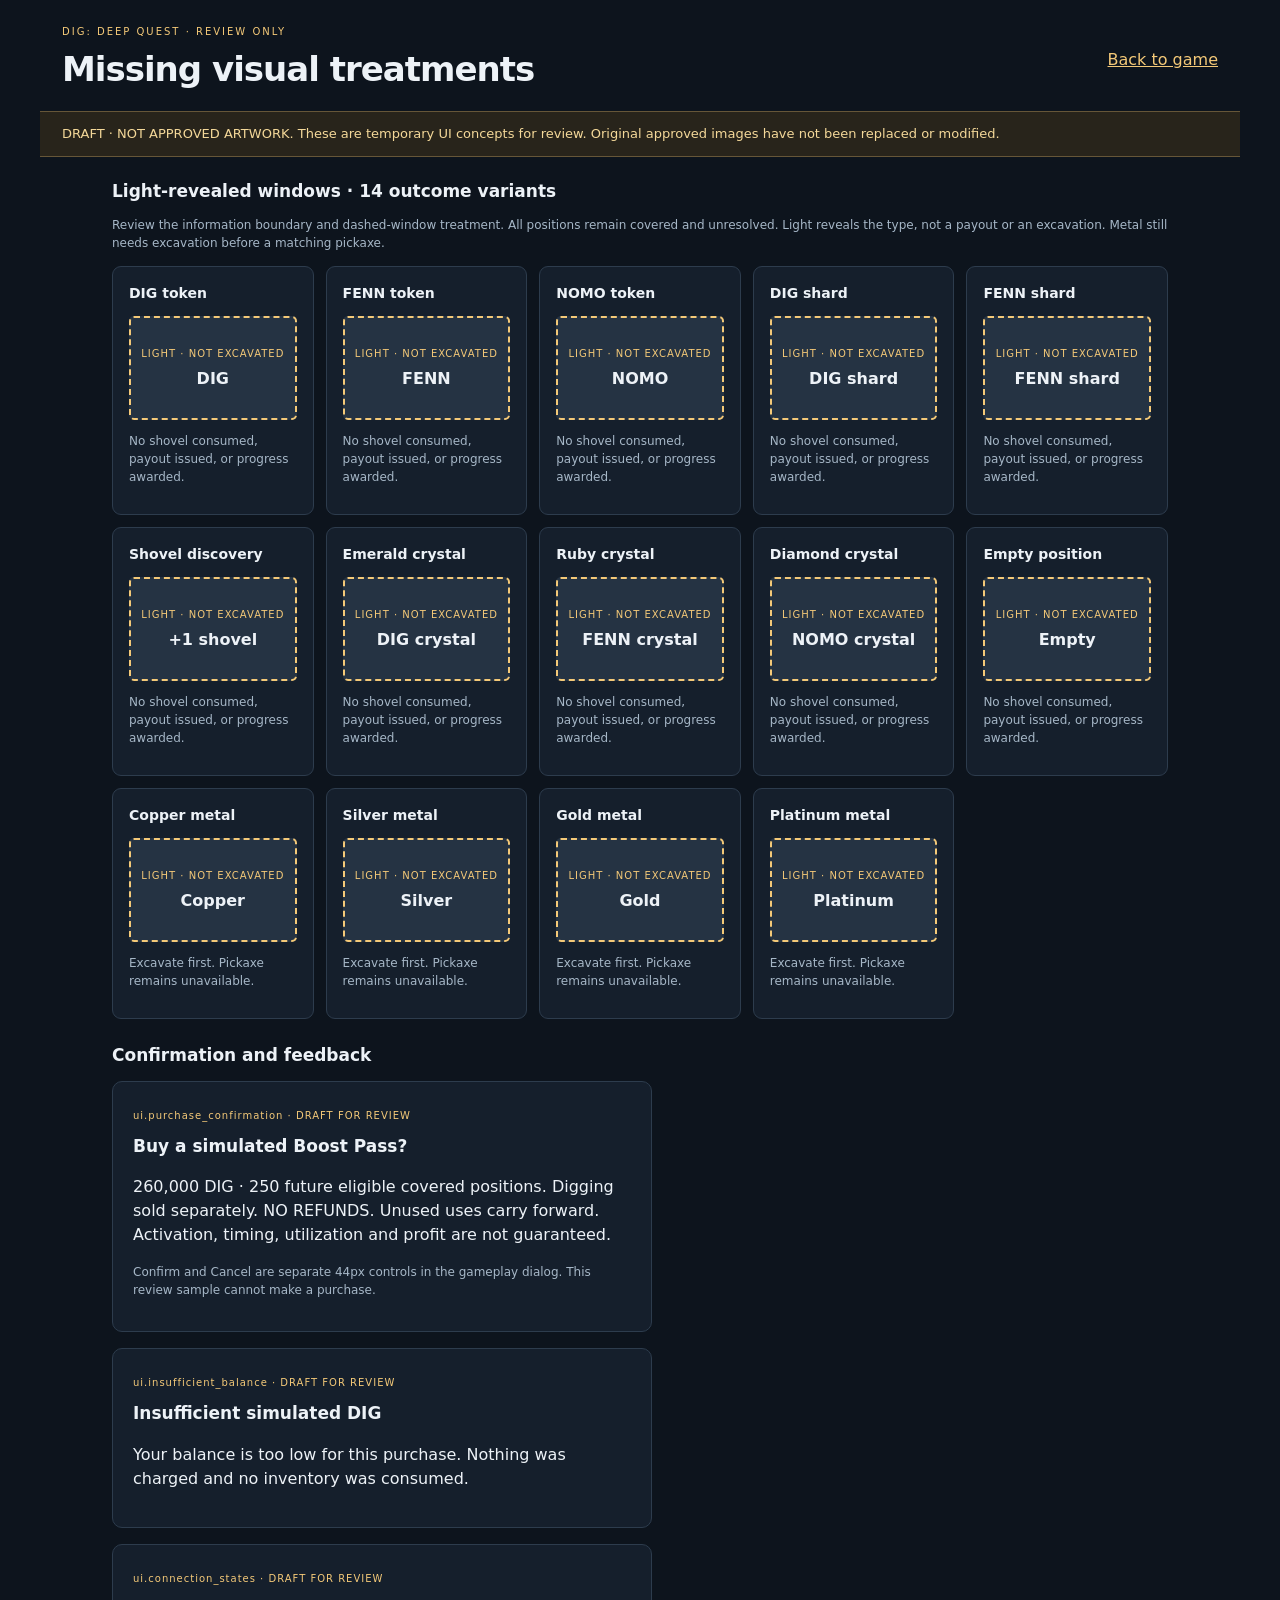
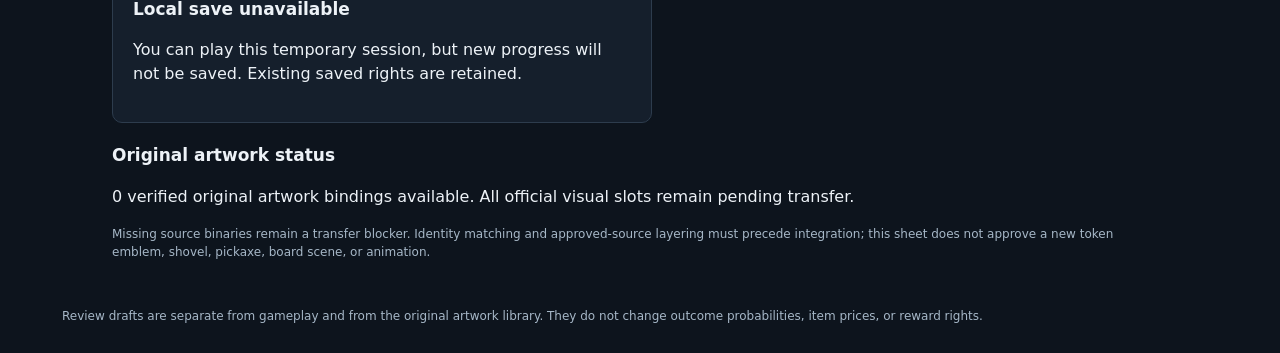
==== visual-review.html @ bf8db04d "Publish existing simulated DIG Deep Quest static demo" ====
<!doctype html>
<html lang="en">
<head>
  <meta charset="utf-8">
  <meta name="viewport" content="width=device-width, initial-scale=1">
  <meta name="referrer" content="no-referrer">
  <meta http-equiv="Content-Security-Policy" content="default-src 'self'; script-src 'self'; style-src 'self'; img-src 'self' data:; connect-src 'self'; object-src 'none'; base-uri 'self'; form-action 'self'">
  <title>DIG: Deep Quest — draft visual review</title>
  <link rel="stylesheet" href="style.css">
  <script type="module" src="review.mjs"></script>
</head>
<body>
  <header><div><p class="eyebrow">DIG: DEEP QUEST · REVIEW ONLY</p><h1>Missing visual treatments</h1></div><a href="index.html">Back to game</a></header>
  <div class="notice">DRAFT · NOT APPROVED ARTWORK. These are temporary UI concepts for review. Original approved images have not been replaced or modified.</div>
  <main class="review-main">
    <h2>Light-revealed windows · 14 outcome variants</h2>
    <p class="hint">Review the information boundary and dashed-window treatment. All positions remain covered and unresolved. Light reveals the type, not a payout or an excavation. Metal still needs excavation before a matching pickaxe.</p>
    <div id="light-review" class="review-grid"></div>
    <h2>Confirmation and feedback</h2>
    <section class="review-sample"><span class="draft-label">ui.purchase_confirmation · DRAFT FOR REVIEW</span><strong>Buy a simulated Boost Pass?</strong><p>260,000 DIG · 250 future eligible covered positions. Digging sold separately. NO REFUNDS. Unused uses carry forward. Activation, timing, utilization and profit are not guaranteed.</p><p class="hint">Confirm and Cancel are separate 44px controls in the gameplay dialog. This review sample cannot make a purchase.</p></section>
    <section class="review-sample"><span class="draft-label">ui.insufficient_balance · DRAFT FOR REVIEW</span><strong>Insufficient simulated DIG</strong><p>Your balance is too low for this purchase. Nothing was charged and no inventory was consumed.</p></section>
    <section class="review-sample"><span class="draft-label">ui.connection_states · DRAFT FOR REVIEW</span><strong>Local save unavailable</strong><p>You can play this temporary session, but new progress will not be saved. Existing saved rights are retained.</p></section>
    <h2>Original artwork status</h2>
    <p id="original-status">Checking verified source bindings…</p>
    <p class="hint">Missing source binaries remain a transfer blocker. Identity matching and approved-source layering must precede integration; this sheet does not approve a new token emblem, shovel, pickaxe, board scene, or animation.</p>
  </main>
  <footer>Review drafts are separate from gameplay and from the original artwork library. They do not change outcome probabilities, item prices, or reward rights.</footer>
</body>
</html>
---- style.css ----
:root{color-scheme:dark;--bg:#0d141d;--panel:#151f2c;--border:#2d3c4d;--text:#edf2f7;--muted:#a6b7c7;--accent:#f4c978;--green:#91d2b1;font-family:system-ui,sans-serif}
*{box-sizing:border-box}body{margin:0;background:var(--bg);color:var(--text);line-height:1.5}header,main,footer,.notice{max-width:1200px;margin:auto}header{display:flex;justify-content:space-between;align-items:center;padding:24px 22px 16px;gap:14px}h1{font-size:clamp(24px,4vw,34px);margin:0;letter-spacing:-1px}h2{font-size:17px;margin:20px 0 12px}h2:first-child{margin-top:0}.eyebrow{font-size:10px;letter-spacing:2px;color:var(--accent);margin:0 0 5px}.tag{font-size:12px;border:1px solid var(--border);border-radius:30px;padding:7px 12px;white-space:nowrap}.notice{padding:12px 22px;background:#28241b;border-block:1px solid #665638;color:#f4d899;font-size:13px}main{display:grid;grid-template-columns:minmax(220px,1fr) minmax(290px,390px) minmax(220px,1fr);gap:18px;padding:22px;align-items:start}.panel{background:var(--panel);border:1px solid var(--border);border-radius:12px;padding:18px}.hint{color:var(--muted);font-size:12px;margin:8px 0 12px}.metrics{margin:0}.metrics div{padding:10px 0;border-bottom:1px solid var(--border)}dt{color:var(--muted);font-size:12px}dd{margin:0;font-size:22px;font-variant-numeric:tabular-nums}.compact dd{font-size:17px}button,select{font:inherit;color:var(--text);background:#202e3e;border:1px solid #42556a;border-radius:7px;min-height:44px;padding:10px 12px;width:100%;margin-top:8px;cursor:pointer}button:hover:not(:disabled){background:#2c4054}button:disabled{opacity:.45;cursor:not-allowed}.primary{background:var(--accent);color:#201d15;border-color:var(--accent);font-weight:700}.primary:hover:not(:disabled){background:#ffe0a7}button:focus-visible,select:focus-visible,summary:focus-visible{outline:3px solid var(--accent);outline-offset:3px}label{font-size:12px;color:var(--muted)}.board-heading{display:flex;align-items:center;justify-content:space-between}.board-heading h2{font-size:25px;margin:0}.board-heading .hint{margin:0;font-size:11px}progress{width:100%;height:5px;accent-color:var(--accent);margin:12px 0 16px}.board{display:grid;grid-template-columns:repeat(5,minmax(0,1fr));gap:5px;padding:8px;border:1px solid #435165;border-radius:10px;background:#111c28;background-size:cover;background-position:center}.cell{margin:0;aspect-ratio:1;min-height:44px;padding:4px 2px;border-radius:5px;font-size:10px;display:flex;flex-direction:column;align-items:center;justify-content:center;gap:2px;position:relative;overflow:hidden}.cell .symbol{font-size:18px;font-weight:700}.cell .coords{font-size:9px;color:var(--muted)}.cell[data-state="covered"]{background:#273442}.cell[data-state="resolved"]{background:#102921;border-color:#2b5544}.cell[data-state="metal"]{background:#34291b;border-color:#aa8252}.cell[data-light="true"]{border-style:dashed;border-color:var(--accent)}.cell[aria-pressed="true"]{outline:2px solid var(--accent);outline-offset:1px;z-index:1}.cell img{width:100%;height:100%;object-fit:contain;position:absolute;inset:0;image-rendering:pixelated}.cell .over-art{background:#0d141dda;padding:1px 3px;border-radius:3px;z-index:1}.target-panel{background:var(--panel);padding:12px;border:1px solid var(--border);border-radius:9px}.target-panel p{font-size:13px;margin:0 0 8px}#message{min-height:56px;margin:12px 0;padding:10px 12px;border-left:3px solid var(--accent);background:#172330;font-size:13px}#message[data-error="true"]{border-color:#f4a59b;color:#ffc2b9}.descent{display:grid;grid-template-columns:1fr 1fr;gap:8px}.descent button{font-size:12px}#activity{padding-left:18px;font-size:11px;color:var(--muted);max-height:210px;overflow:auto}#activity li{margin-bottom:8px}.inventory-item{padding:8px 0;border-bottom:1px solid var(--border);font-size:12px}.inventory-item button{font-size:12px}summary{cursor:pointer;font-size:12px;padding:12px 0}footer{padding:12px 22px 28px;font-size:12px;color:var(--muted)}dialog{max-width:min(90vw,460px);border:1px solid var(--border);border-radius:12px;background:var(--panel);color:var(--text);padding:24px}dialog::backdrop{background:#000b}.dialog-actions{display:flex;gap:12px}.dialog-actions button{width:50%}
@media(max-width:980px){main{grid-template-columns:minmax(220px,1fr) minmax(290px,390px)}.tools{grid-column:1/-1;display:block}.tools #activity{max-height:160px}}
@media(max-width:620px){header{padding:18px 14px;align-items:start}.tag{font-size:10px;padding:5px 8px}.notice{padding:10px 14px}main{display:flex;flex-direction:column;padding:14px;gap:16px}.mine{order:0;width:100%;max-width:390px;align-self:center}.account{order:1;width:100%}.tools{order:2;width:100%}.board{gap:4px;padding:6px}.cell{font-size:9px}.cell .symbol{font-size:16px}.panel{padding:16px}footer{padding:12px 14px 24px}}
@media(prefers-reduced-motion:no-preference){button{transition:background .12s ease}}
a{color:var(--accent)}.quick-links{display:flex;gap:8px;max-width:1200px;margin:12px auto 0;padding:0 22px}.quick-links a{display:flex;align-items:center;justify-content:center;min-height:44px;padding:8px 12px;border:1px solid var(--border);border-radius:8px;text-decoration:none;font-size:12px}.quick-links a:focus-visible{outline:3px solid var(--accent);outline-offset:3px}.how-to{max-width:1156px;margin:8px auto 0;padding:0 12px;font-size:13px}.how-to p{color:var(--muted)}#mine,#supplies,#tools{scroll-margin-top:12px}
.review-main{display:block;max-width:1100px}.review-grid{display:grid;grid-template-columns:repeat(auto-fit,minmax(180px,1fr));gap:12px;margin:14px 0 24px}.review-card{border:1px solid var(--border);border-radius:9px;background:var(--panel);padding:16px;min-width:0}.review-card h3{font-size:14px;margin:0 0 12px}.review-window{min-height:104px;border:2px dashed var(--accent);background:#253343;padding:10px;display:flex;flex-direction:column;justify-content:center;gap:6px;text-align:center;border-radius:5px}.review-window span{color:var(--accent);font-size:10px;text-transform:uppercase;letter-spacing:1px}.review-card p{font-size:12px;color:var(--muted)}.review-sample{max-width:540px;padding:20px;border:1px solid var(--border);background:var(--panel);border-radius:10px;margin-bottom:16px}.review-sample .draft-label{font-size:10px;color:var(--accent);letter-spacing:1px}.review-sample strong{display:block;font-size:17px;margin:8px 0}
@media(max-width:620px){.quick-links{padding:0 14px;gap:5px}.quick-links a{flex:1;font-size:11px;padding:8px 6px}.how-to{margin:8px 14px 0;padding:0 8px}.review-grid{grid-template-columns:repeat(2,minmax(0,1fr));gap:8px}.review-card{padding:10px}.review-window{font-size:12px}.review-main{display:block}}
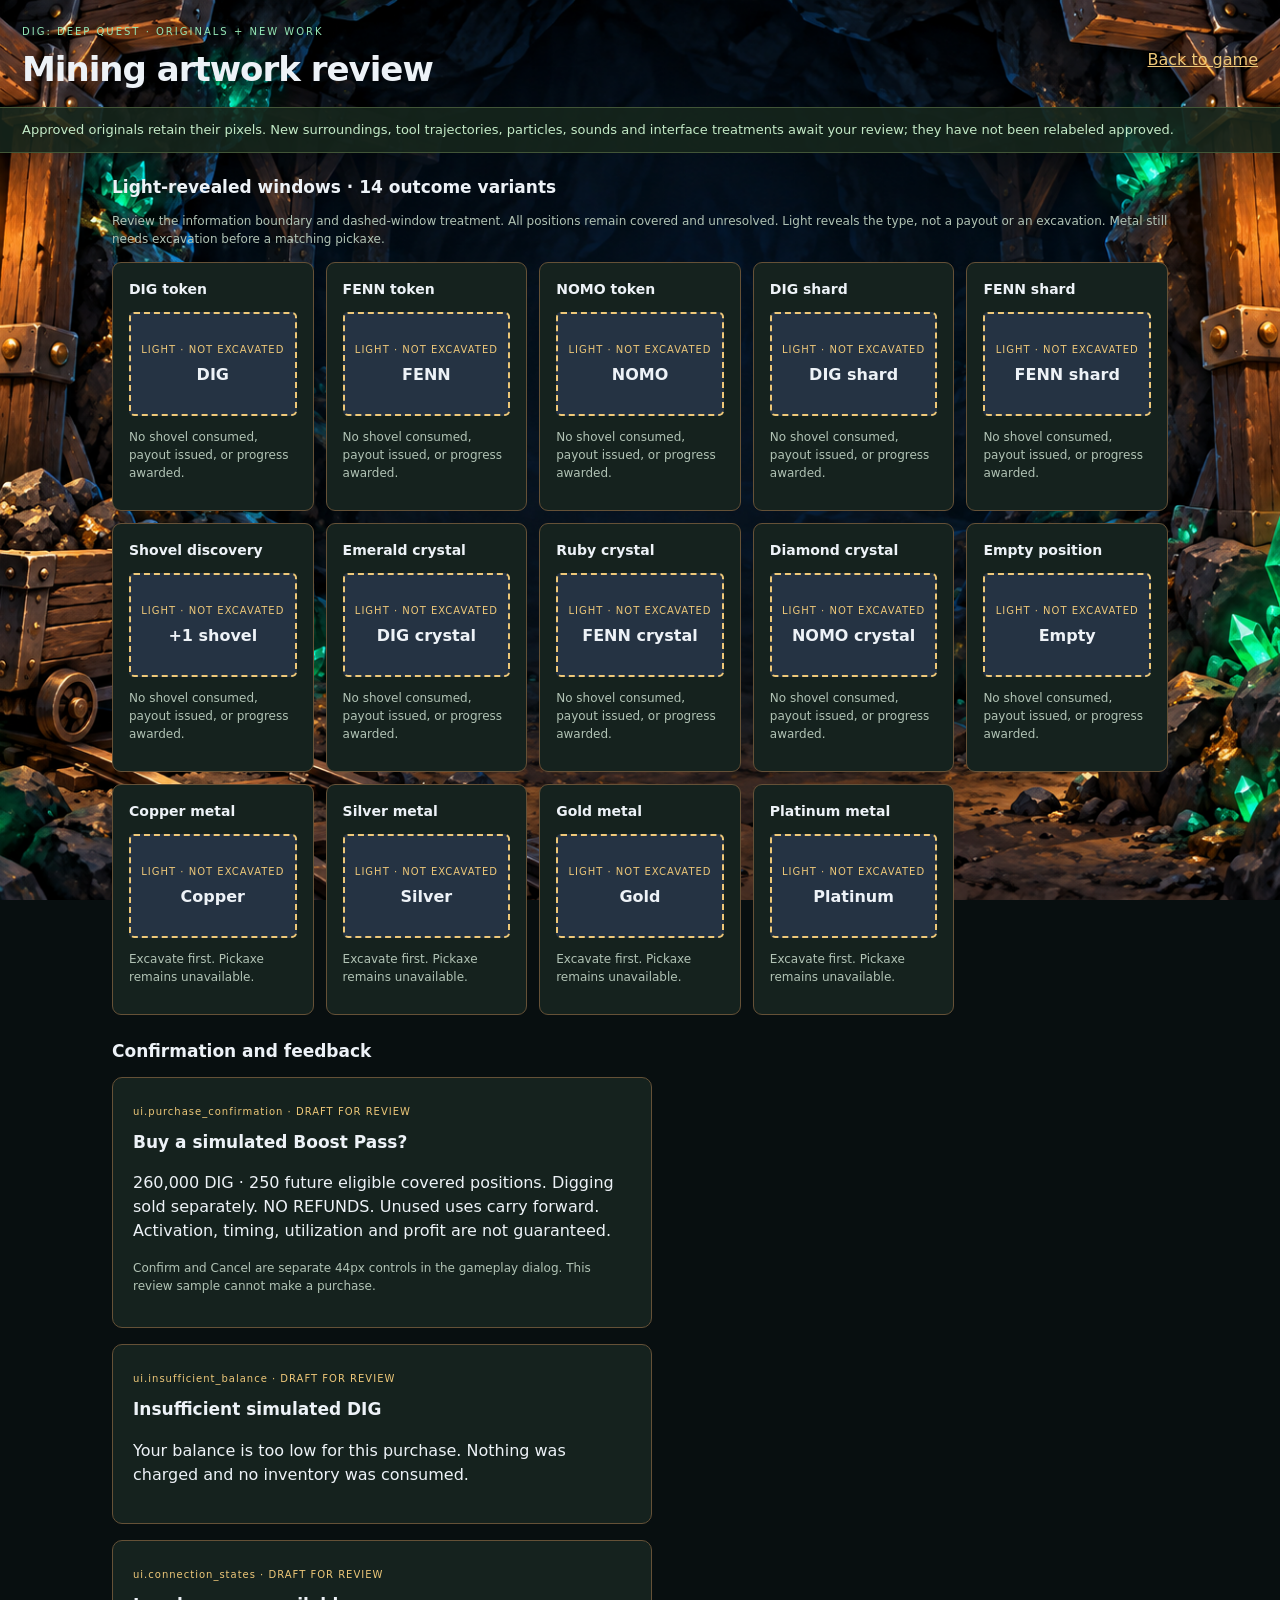
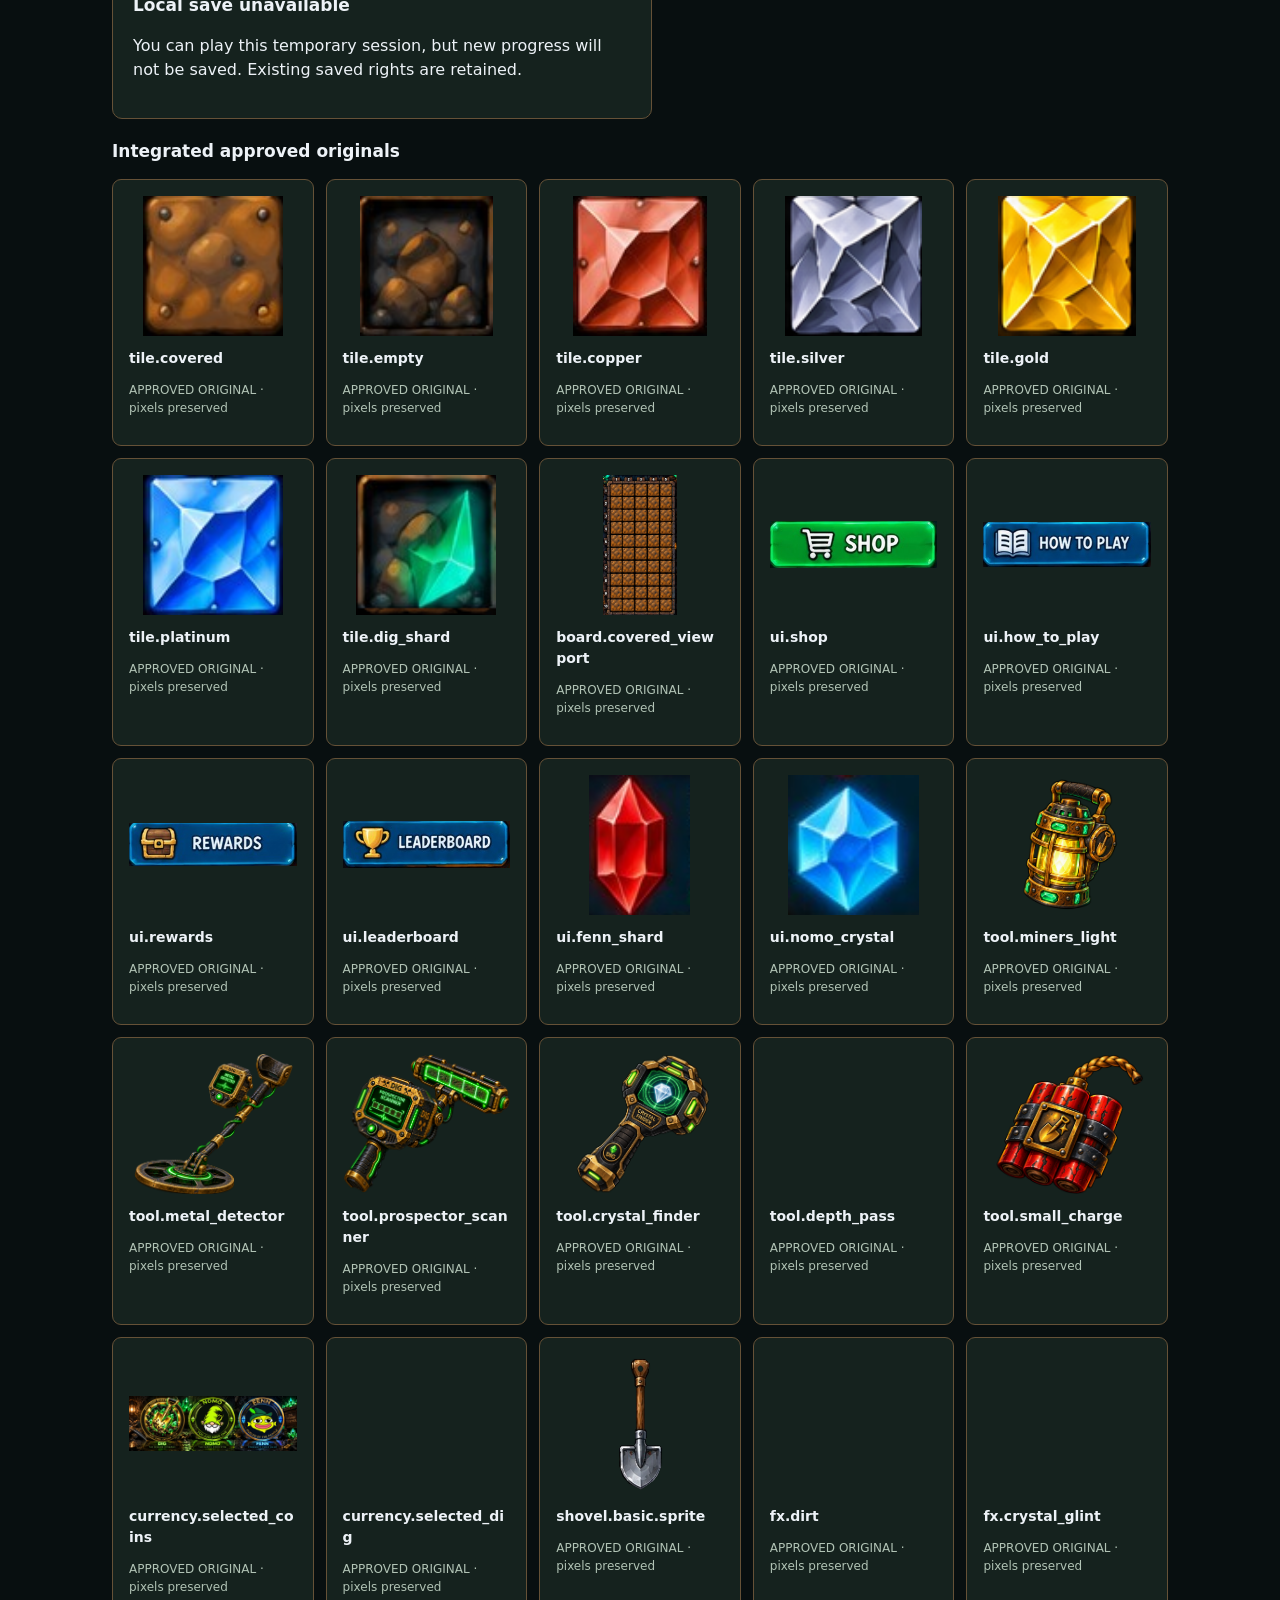
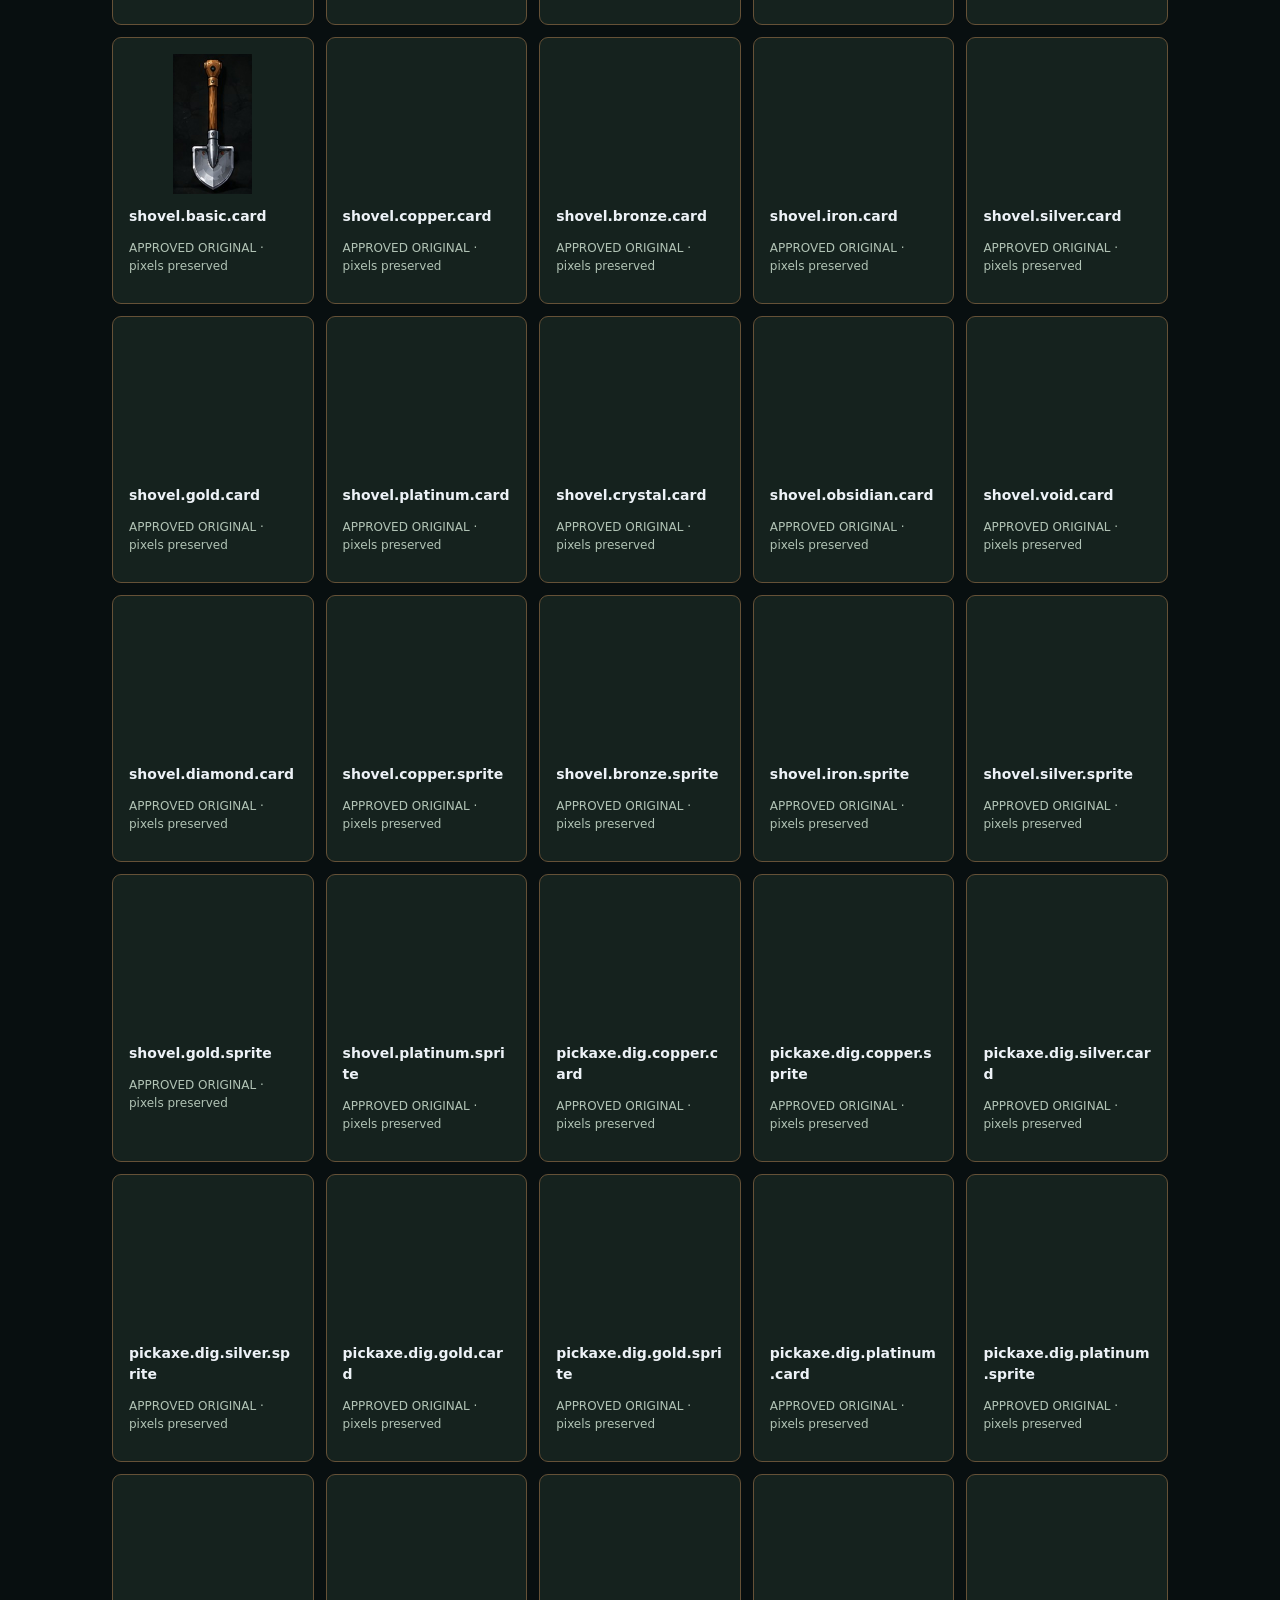
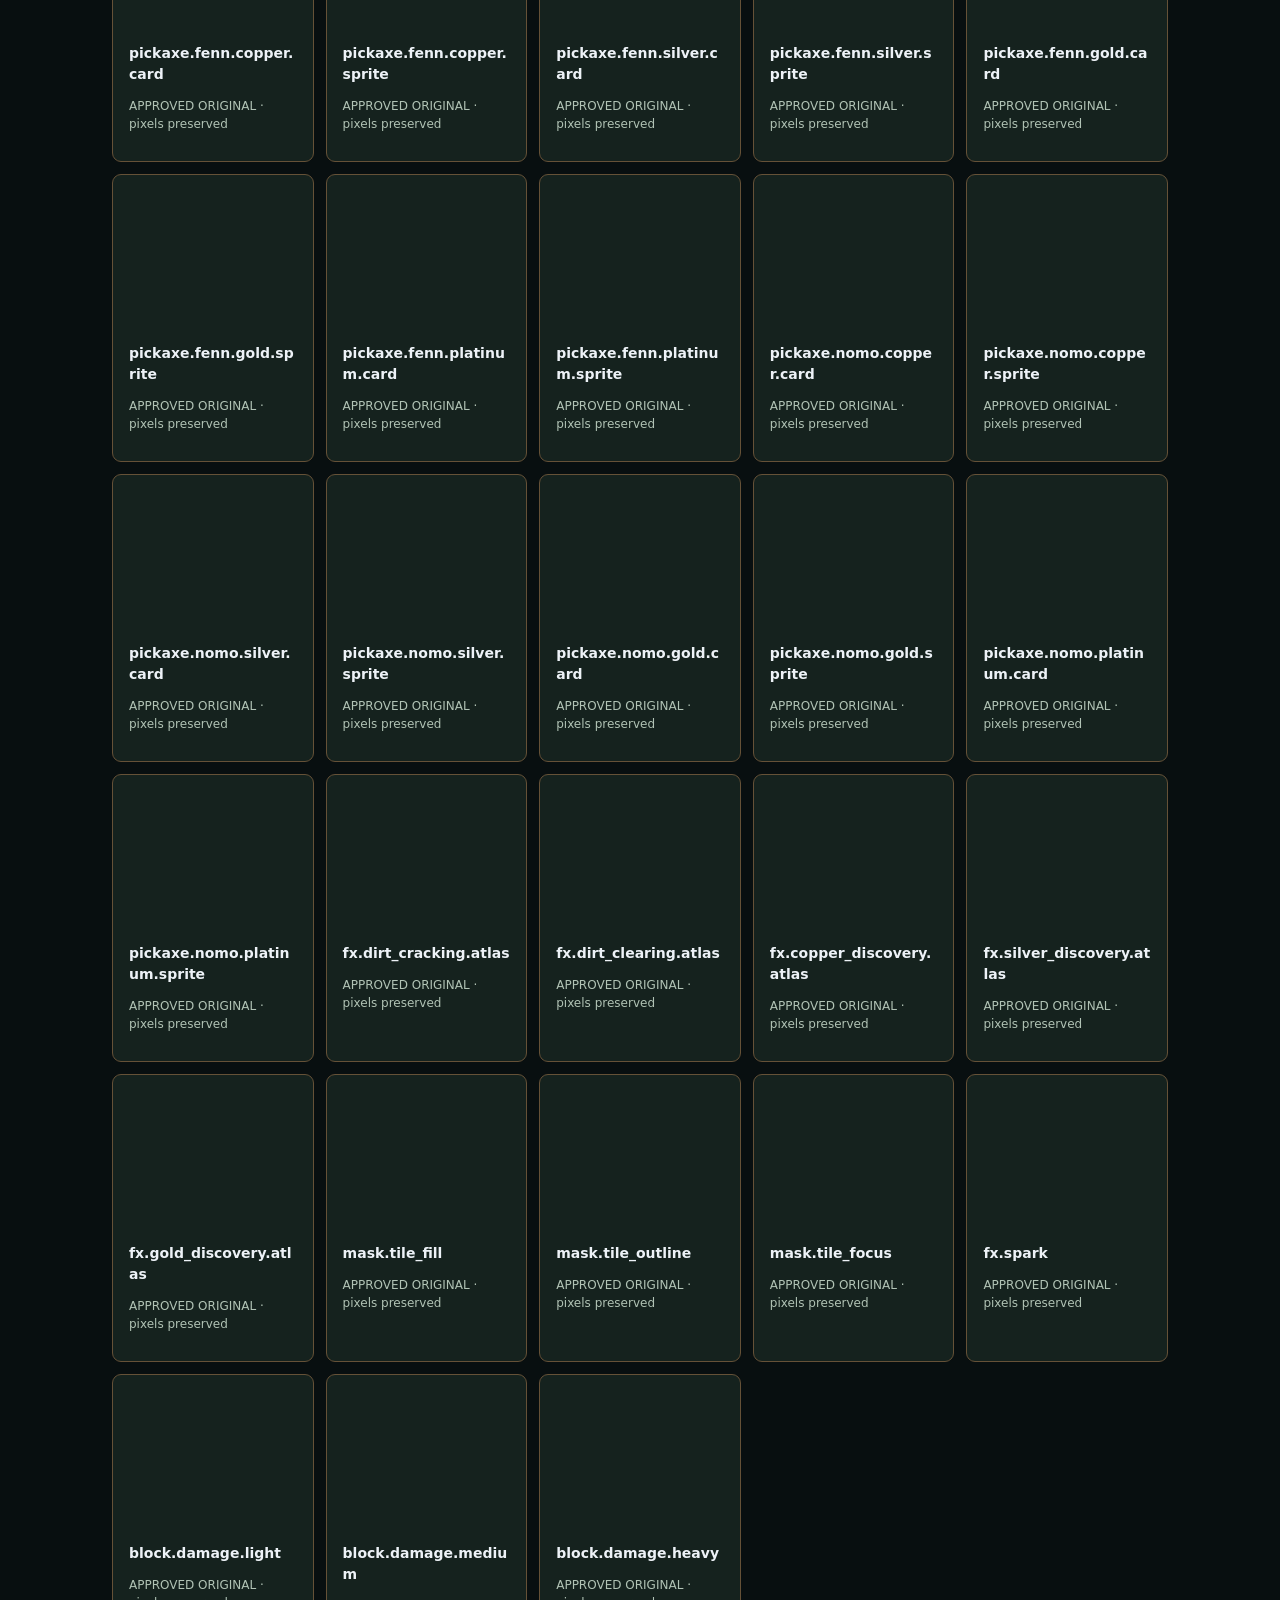
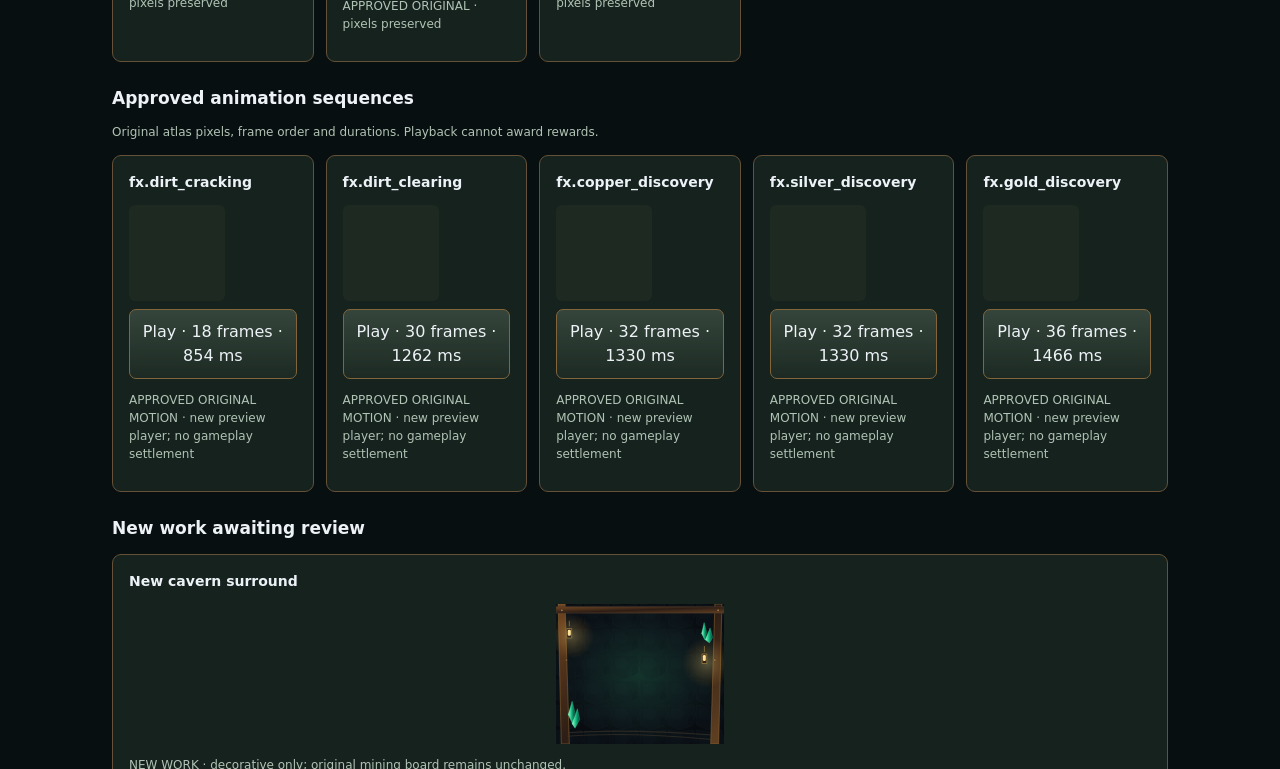
==== commit 34f59f55: "Publish corrected DIG demo with 78 approved asset bindings and tested mobile scroll fix" ====
--- a/visual-review.html
+++ b/visual-review.html
@@ -5,13 +5,13 @@
   <meta name="viewport" content="width=device-width, initial-scale=1">
   <meta name="referrer" content="no-referrer">
   <meta http-equiv="Content-Security-Policy" content="default-src 'self'; script-src 'self'; style-src 'self'; img-src 'self' data:; connect-src 'self'; object-src 'none'; base-uri 'self'; form-action 'self'">
-  <title>DIG: Deep Quest — draft visual review</title>
+  <title>DIG: Deep Quest — artwork and motion review</title>
   <link rel="stylesheet" href="style.css">
   <script type="module" src="review.mjs"></script>
 </head>
 <body>
-  <header><div><p class="eyebrow">DIG: DEEP QUEST · REVIEW ONLY</p><h1>Missing visual treatments</h1></div><a href="index.html">Back to game</a></header>
-  <div class="notice">DRAFT · NOT APPROVED ARTWORK. These are temporary UI concepts for review. Original approved images have not been replaced or modified.</div>
+  <header><div><p class="eyebrow">DIG: DEEP QUEST · ORIGINALS + NEW WORK</p><h1>Mining artwork review</h1></div><a href="index.html">Back to game</a></header>
+  <div class="notice">Approved originals retain their pixels. New surroundings, tool trajectories, particles, sounds and interface treatments await your review; they have not been relabeled approved.</div>
   <main class="review-main">
     <h2>Light-revealed windows · 14 outcome variants</h2>
     <p class="hint">Review the information boundary and dashed-window treatment. All positions remain covered and unresolved. Light reveals the type, not a payout or an excavation. Metal still needs excavation before a matching pickaxe.</p>
@@ -20,9 +20,12 @@
     <section class="review-sample"><span class="draft-label">ui.purchase_confirmation · DRAFT FOR REVIEW</span><strong>Buy a simulated Boost Pass?</strong><p>260,000 DIG · 250 future eligible covered positions. Digging sold separately. NO REFUNDS. Unused uses carry forward. Activation, timing, utilization and profit are not guaranteed.</p><p class="hint">Confirm and Cancel are separate 44px controls in the gameplay dialog. This review sample cannot make a purchase.</p></section>
     <section class="review-sample"><span class="draft-label">ui.insufficient_balance · DRAFT FOR REVIEW</span><strong>Insufficient simulated DIG</strong><p>Your balance is too low for this purchase. Nothing was charged and no inventory was consumed.</p></section>
     <section class="review-sample"><span class="draft-label">ui.connection_states · DRAFT FOR REVIEW</span><strong>Local save unavailable</strong><p>You can play this temporary session, but new progress will not be saved. Existing saved rights are retained.</p></section>
+    <h2>Integrated approved originals</h2><div class="review-grid" id="approved-gallery"></div>
+    <h2>Approved animation sequences</h2><p class="hint">Original atlas pixels, frame order and durations. Playback cannot award rewards.</p><div class="review-grid" id="animation-gallery"></div>
+    <h2>New work awaiting review</h2><section class="review-card"><h3>New cavern surround</h3><img src="assets/new/cavern-surround.svg" alt="New procedural timber, rock, lantern and emerald surround"><p>NEW WORK · decorative only; original mining board remains unchanged.</p></section><div class="review-grid" id="candidate-gallery"></div><p class="hint">The game also previews new tool strikes, bounded debris, scan glows, descent motion, opt-in impact sounds and Mythic interface cards. These are presentation work, not approved original sequences or economic rules.</p>
     <h2>Original artwork status</h2>
     <p id="original-status">Checking verified source bindings…</p>
-    <p class="hint">Missing source binaries remain a transfer blocker. Identity matching and approved-source layering must precede integration; this sheet does not approve a new token emblem, shovel, pickaxe, board scene, or animation.</p>
+    <p class="hint">Only verified originals appear in the approved gallery. Newly authored work and recovered pending-review candidates stay separate. This gallery does not approve a new character, token emblem, shovel or animation.</p>
   </main>
   <footer>Review drafts are separate from gameplay and from the original artwork library. They do not change outcome probabilities, item prices, or reward rights.</footer>
 </body>
--- a/style.css
+++ b/style.css
@@ -5,4 +5,24 @@
 @media(prefers-reduced-motion:no-preference){button{transition:background .12s ease}}
 a{color:var(--accent)}.quick-links{display:flex;gap:8px;max-width:1200px;margin:12px auto 0;padding:0 22px}.quick-links a{display:flex;align-items:center;justify-content:center;min-height:44px;padding:8px 12px;border:1px solid var(--border);border-radius:8px;text-decoration:none;font-size:12px}.quick-links a:focus-visible{outline:3px solid var(--accent);outline-offset:3px}.how-to{max-width:1156px;margin:8px auto 0;padding:0 12px;font-size:13px}.how-to p{color:var(--muted)}#mine,#supplies,#tools{scroll-margin-top:12px}
 .review-main{display:block;max-width:1100px}.review-grid{display:grid;grid-template-columns:repeat(auto-fit,minmax(180px,1fr));gap:12px;margin:14px 0 24px}.review-card{border:1px solid var(--border);border-radius:9px;background:var(--panel);padding:16px;min-width:0}.review-card h3{font-size:14px;margin:0 0 12px}.review-window{min-height:104px;border:2px dashed var(--accent);background:#253343;padding:10px;display:flex;flex-direction:column;justify-content:center;gap:6px;text-align:center;border-radius:5px}.review-window span{color:var(--accent);font-size:10px;text-transform:uppercase;letter-spacing:1px}.review-card p{font-size:12px;color:var(--muted)}.review-sample{max-width:540px;padding:20px;border:1px solid var(--border);background:var(--panel);border-radius:10px;margin-bottom:16px}.review-sample .draft-label{font-size:10px;color:var(--accent);letter-spacing:1px}.review-sample strong{display:block;font-size:17px;margin:8px 0}
+.board[data-layout="approved"]{display:block;position:relative;aspect-ratio:500/946;padding:0;border:0;border-radius:0;background:url('assets/boards/covered_grid_viewport.png') center/100% 100% no-repeat;isolation:isolate}
+.board[data-layout="approved"] .cell{position:absolute;aspect-ratio:auto;min-height:0;margin:0;border:0;border-radius:2px;padding:0;background:transparent;gap:0}
+.board[data-layout="approved"] .cell[data-state="covered"]:not([data-light="true"]){background:transparent}
+.board[data-layout="approved"] .cell[data-art="true"]>span{visibility:hidden}
+.board[data-layout="approved"] .cell img{object-fit:cover;image-rendering:auto}
+.board[data-layout="approved"] .cell[data-light="true"]{background:#102819ee;border:2px dashed #dbe586;color:#ffefa7}
+.board[data-layout="approved"] .cell[aria-pressed="true"]{box-shadow:inset 0 0 0 3px #f9ec99,0 0 15px #97f44d;outline:0}
+.board[data-layout="approved"] .cell:focus-visible{outline:3px solid #fff4aa;outline-offset:1px}
+.quick-links a{flex-direction:column;gap:4px;flex:1}.control-art{width:42px;height:34px;object-fit:contain}.review-card>img{display:block;width:100%;height:140px;object-fit:contain;margin-bottom:12px}.review-card h3{overflow-wrap:anywhere}
+button .control-art{float:left;margin-right:8px;width:42px;height:42px}button[data-art-id]{min-height:62px;display:flex;align-items:center;gap:9px;text-align:left}.descent button[data-art-id]{font-size:11px}
+.quick-links a{min-width:0;padding:7px 4px}.quick-links .control-art{width:38px;height:30px}.shop-card{padding:8px;border-bottom:1px solid var(--border)}.shop-card img{width:100%;height:120px;object-fit:contain}.mythic-card{padding:14px 0;border-bottom:1px solid var(--border);font-size:12px}.charge-toggle{display:flex;gap:8px;align-items:center}.charge-toggle input{width:20px;height:20px}.cell[data-charge="true"]{box-shadow:inset 0 0 0 3px #f98548!important}.mine-supplies{display:grid;grid-template-columns:1fr 1fr;gap:5px;margin-bottom:12px;font-size:12px}.mine-supplies>span{grid-column:1/-1}.mine-supplies button{font-size:11px;padding:8px 5px;margin:0}.reward-choice{margin-top:12px;font-size:12px}.native-wallets p{font-size:12px;overflow-wrap:anywhere}input{font:inherit;max-width:100%;color:var(--text);background:#101f19;border:1px solid var(--border);border-radius:5px;padding:10px;min-height:44px}
+:root{--bg:#080f10;--panel:#15221e;--border:#655137;--accent:#eec879;--green:#72e8b4;--muted:#b1c3b5}body{background:#080f10 url('assets/new/cavern-surround.svg') center top/1200px auto fixed}header,main,footer,.notice,.quick-links{max-width:1280px}.brand-scene{max-width:1236px;margin:0 auto;border:2px solid #6b542c;border-radius:10px;overflow:hidden;box-shadow:0 0 35px #165c3b66}.brand-scene img{display:block;width:100%;height:auto;max-height:300px;object-fit:contain;background:#07110b}header{padding-bottom:12px}.eyebrow{color:#95e7b6}.panel,.target-panel{background:linear-gradient(135deg,#283129ee,#131d1aee);border:2px solid #735a36;box-shadow:inset 0 0 0 2px #181a15,0 8px 26px #0008}.panel h2{color:#f2d794;text-shadow:0 2px #000}.notice{background:#17271cdd;border-color:#425537;color:#c4eac7}.mine{background:#101a16b3;padding:12px;border:2px solid #604827;border-radius:12px;box-shadow:0 10px 34px #0009}.board-heading h2{color:#f6d896}button,select{background:linear-gradient(#35453b,#1c2a23);border-color:#82653b}button:hover:not(:disabled){background:linear-gradient(#4a614d,#263b2c)}button.primary{background:linear-gradient(#f5df9b,#be8c3f);color:#21170e}.quick-links a{background:#1b271fe8;border-color:#82653b}main{grid-template-columns:minmax(200px,1fr) minmax(320px,470px) minmax(220px,1fr)}.board[data-layout="approved"] .cell .coin-face{visibility:visible!important;width:88%;height:86%;border-radius:50%;background-image:url('assets/branding/DIG_NOMO_FENN_Coins_User_Selected.png');background-size:375% auto;background-position:7.5% 4%;box-shadow:0 0 8px #e3c166}.coin-face[data-token="NOMO"]{background-position:50% 4%!important}.coin-face[data-token="FENN"]{background-position:91% 4%!important}.board[data-layout="approved"] .cell[data-state="resolved"]{background:#101e17cc}.mythic-card{border:1px solid #72906b;margin:12px 0;padding:12px;background:radial-gradient(ellipse at top,#53733c44,#11251c);border-radius:8px}.mythic-card strong{display:block;color:#f0dda3;font-size:11px}.native-wallets strong{font-variant-numeric:tabular-nums}
+@media(max-width:980px){main{grid-template-columns:minmax(200px,1fr) minmax(290px,420px)}}
+@media(max-width:620px){.brand-scene{margin:0 14px;border-radius:8px}.brand-scene img{height:auto;max-height:150px}.mine{padding:0;border:0;background:transparent;box-shadow:none}.board-heading{padding:4px}.shop-card img{height:100px}.mine-supplies{background:#14231c;padding:8px;border:1px solid #675230;border-radius:8px}.target-panel{position:sticky;bottom:8px;z-index:20;box-shadow:0 4px 24px #000c}body{background-size:900px auto}.quick-links .control-art{width:32px;height:28px}.quick-links a{font-size:10px}.reward-choice{display:grid;grid-template-columns:1fr 1fr;gap:5px}.reward-choice .hint{grid-column:1/-1}.review-main{padding:14px}}
+#mining-stage{position:relative;isolation:isolate}.presentation-overlay{position:absolute;pointer-events:none;z-index:5}.strike-tool{position:absolute;width:90px;height:90px;object-fit:contain;pointer-events:none;z-index:6;transform-origin:70% 70%}#pickaxe-preview img{width:100%;height:140px;object-fit:contain}#sound-toggle{font-size:11px}.review-animation canvas{max-width:100%;image-rendering:auto;background:#1d2921;border-radius:6px}
+.character-action{position:absolute;width:110px;height:165px;object-fit:contain;pointer-events:none;z-index:7;mix-blend-mode:screen;filter:drop-shadow(0 0 10px #7eeb8b)}.cell[data-review-art="true"]::after{content:'REVIEW';position:absolute;bottom:1px;right:1px;font-size:6px;color:#ffe18a;background:#151c18dd;padding:1px 2px;z-index:3}.board[data-layout="approved"] .cell[aria-pressed="true"]::before{content:'';position:absolute;inset:0;background:url('assets/effects/masks/tile_focus.png') center/100% 100%;pointer-events:none;z-index:3}body[data-boost="true"] .board-heading{background:url('assets/new/boost-ring.svg') right center/48px 48px no-repeat;box-shadow:0 0 20px #88df7844}
+.concept-tool{background-repeat:no-repeat;margin:4px auto 12px;filter:drop-shadow(0 0 8px #83bc71)}.review-card p{overflow-wrap:anywhere}.review-animation canvas{display:block;height:auto}.cell[data-kind="shovel"] .symbol{visibility:visible!important;position:absolute;bottom:3px;right:3px;background:#092f17!important;color:#adffd0;font-size:14px!important}
+.board[data-layout="approved"] .cell[data-light="true"]{background:transparent;border:2px dashed #e3db84}.light-window{position:absolute;inset:10% 14% 23%;border:1px solid #95c79c;border-radius:4px;background:#122b1fd9;display:flex;align-items:center;justify-content:center;overflow:hidden;visibility:visible!important}.light-window .coin-face{width:100%!important;height:100%!important}.light-window img{object-fit:contain!important}.lit-label{position:absolute;bottom:0;left:0;right:0;background:#18271de8;color:#ffffbe;font-size:6px;line-height:10px;font-weight:700}
 @media(max-width:620px){.quick-links{padding:0 14px;gap:5px}.quick-links a{flex:1;font-size:11px;padding:8px 6px}.how-to{margin:8px 14px 0;padding:0 8px}.review-grid{grid-template-columns:repeat(2,minmax(0,1fr));gap:8px}.review-card{padding:10px}.review-window{font-size:12px}.review-main{display:block}}
+body{background-image:url('assets/new/cavern-environment.png');background-size:cover;background-position:center top;background-attachment:fixed}.mine{overflow:clip}.plate-preview{position:relative;width:min(100%,240px);margin:8px auto}.plate-preview>img{display:block;width:100%;height:auto!important}.plate-preview .coin-face{position:absolute;left:14.2%;top:24%;width:23%;aspect-ratio:1;border-radius:50%;background-image:url('assets/branding/DIG_NOMO_FENN_Coins_User_Selected.png');background-size:375% auto;background-position:7.5% 4%}.plate-preview small{display:block;text-align:center;color:#d4d997;font-size:9px}.plate-preview .coin-face[data-token="NOMO"]{background-position:50% 4%}.plate-preview .coin-face[data-token="FENN"]{background-position:91% 4%}
+@media(max-width:620px){body{background-attachment:scroll;background-size:auto 1200px}}
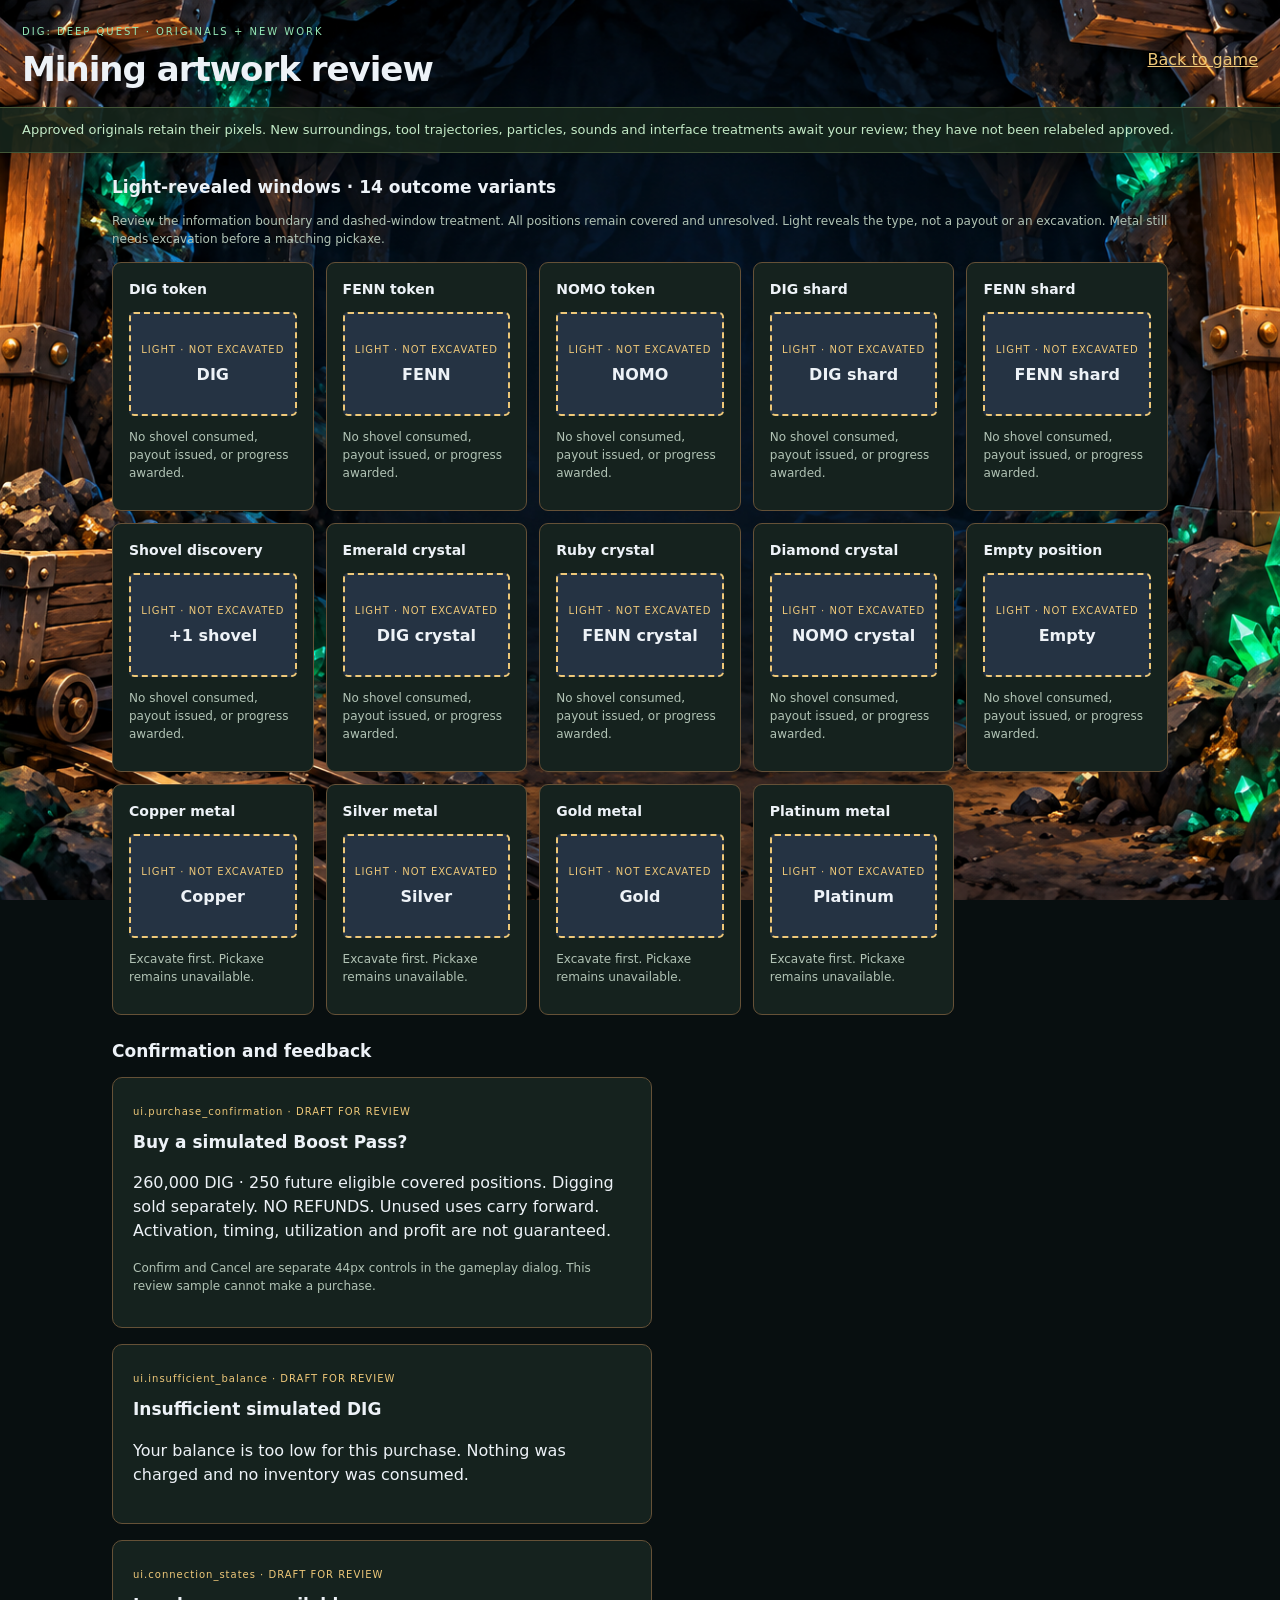
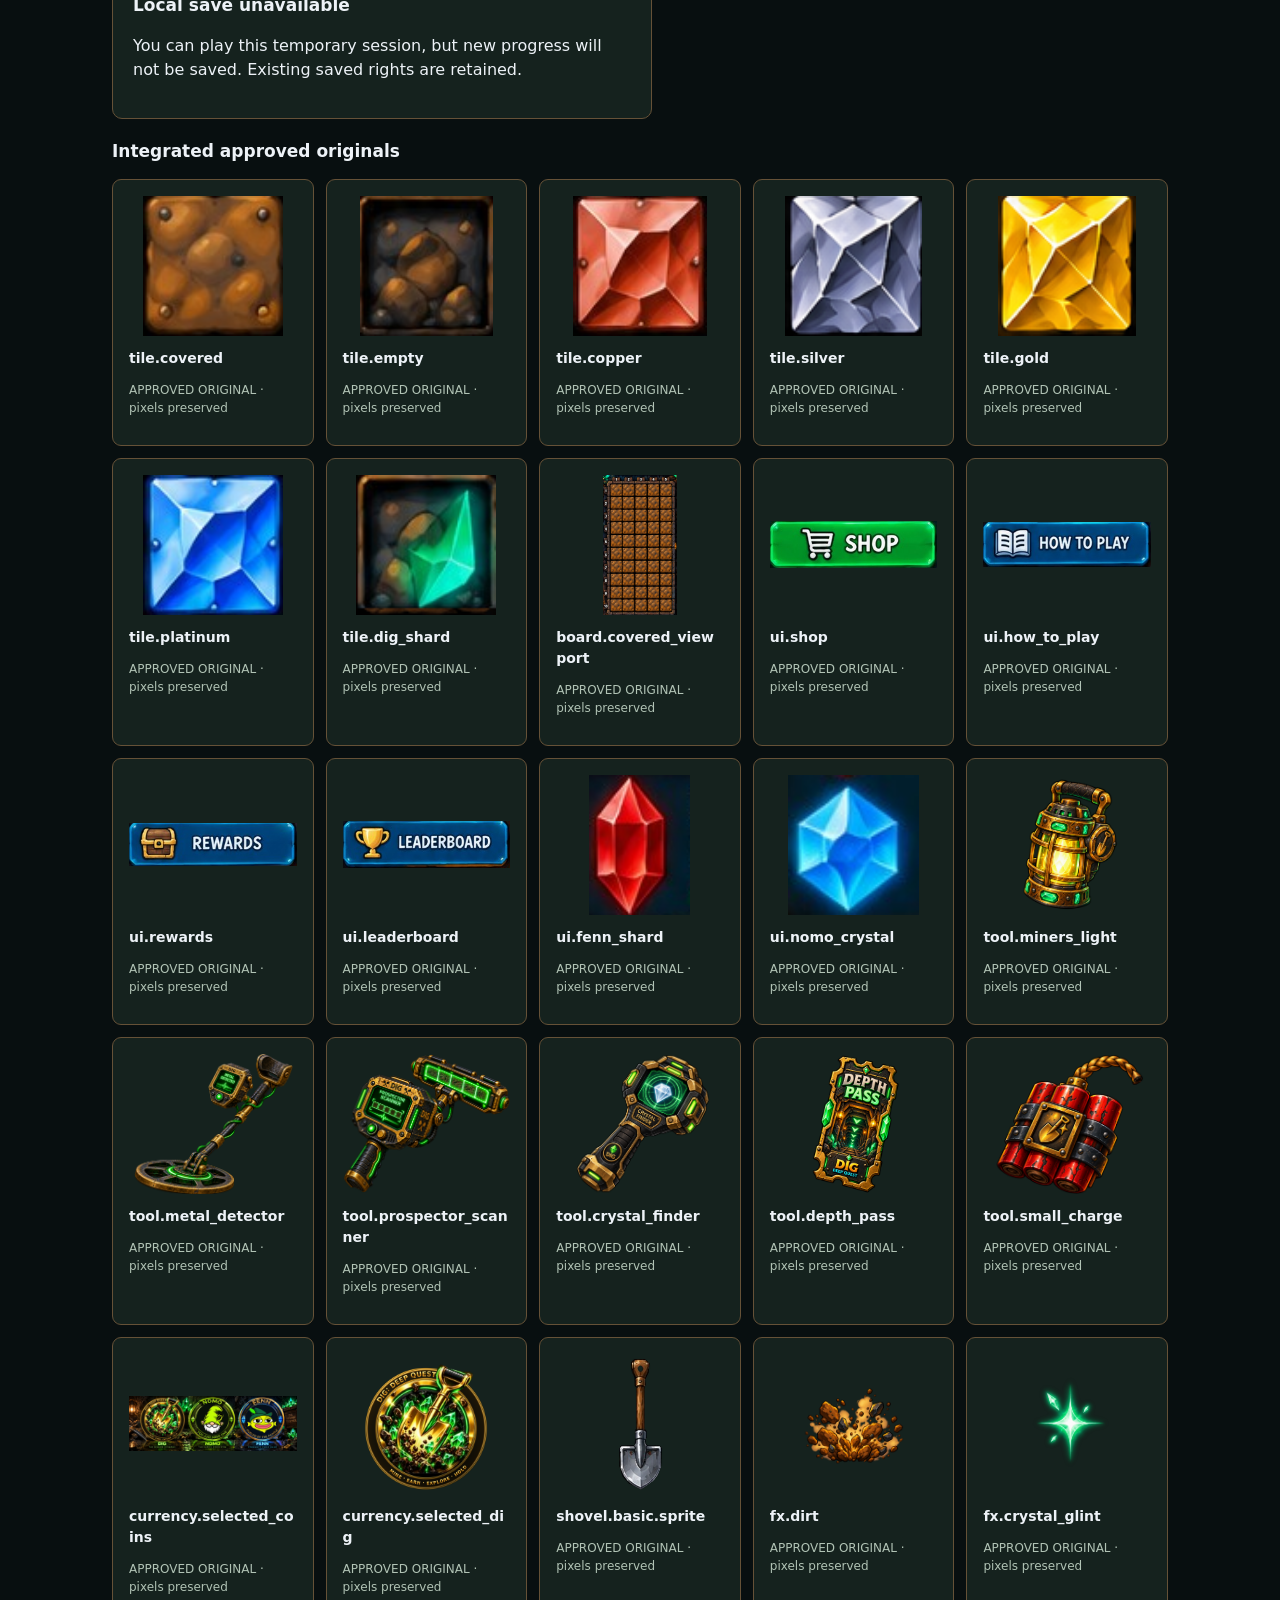
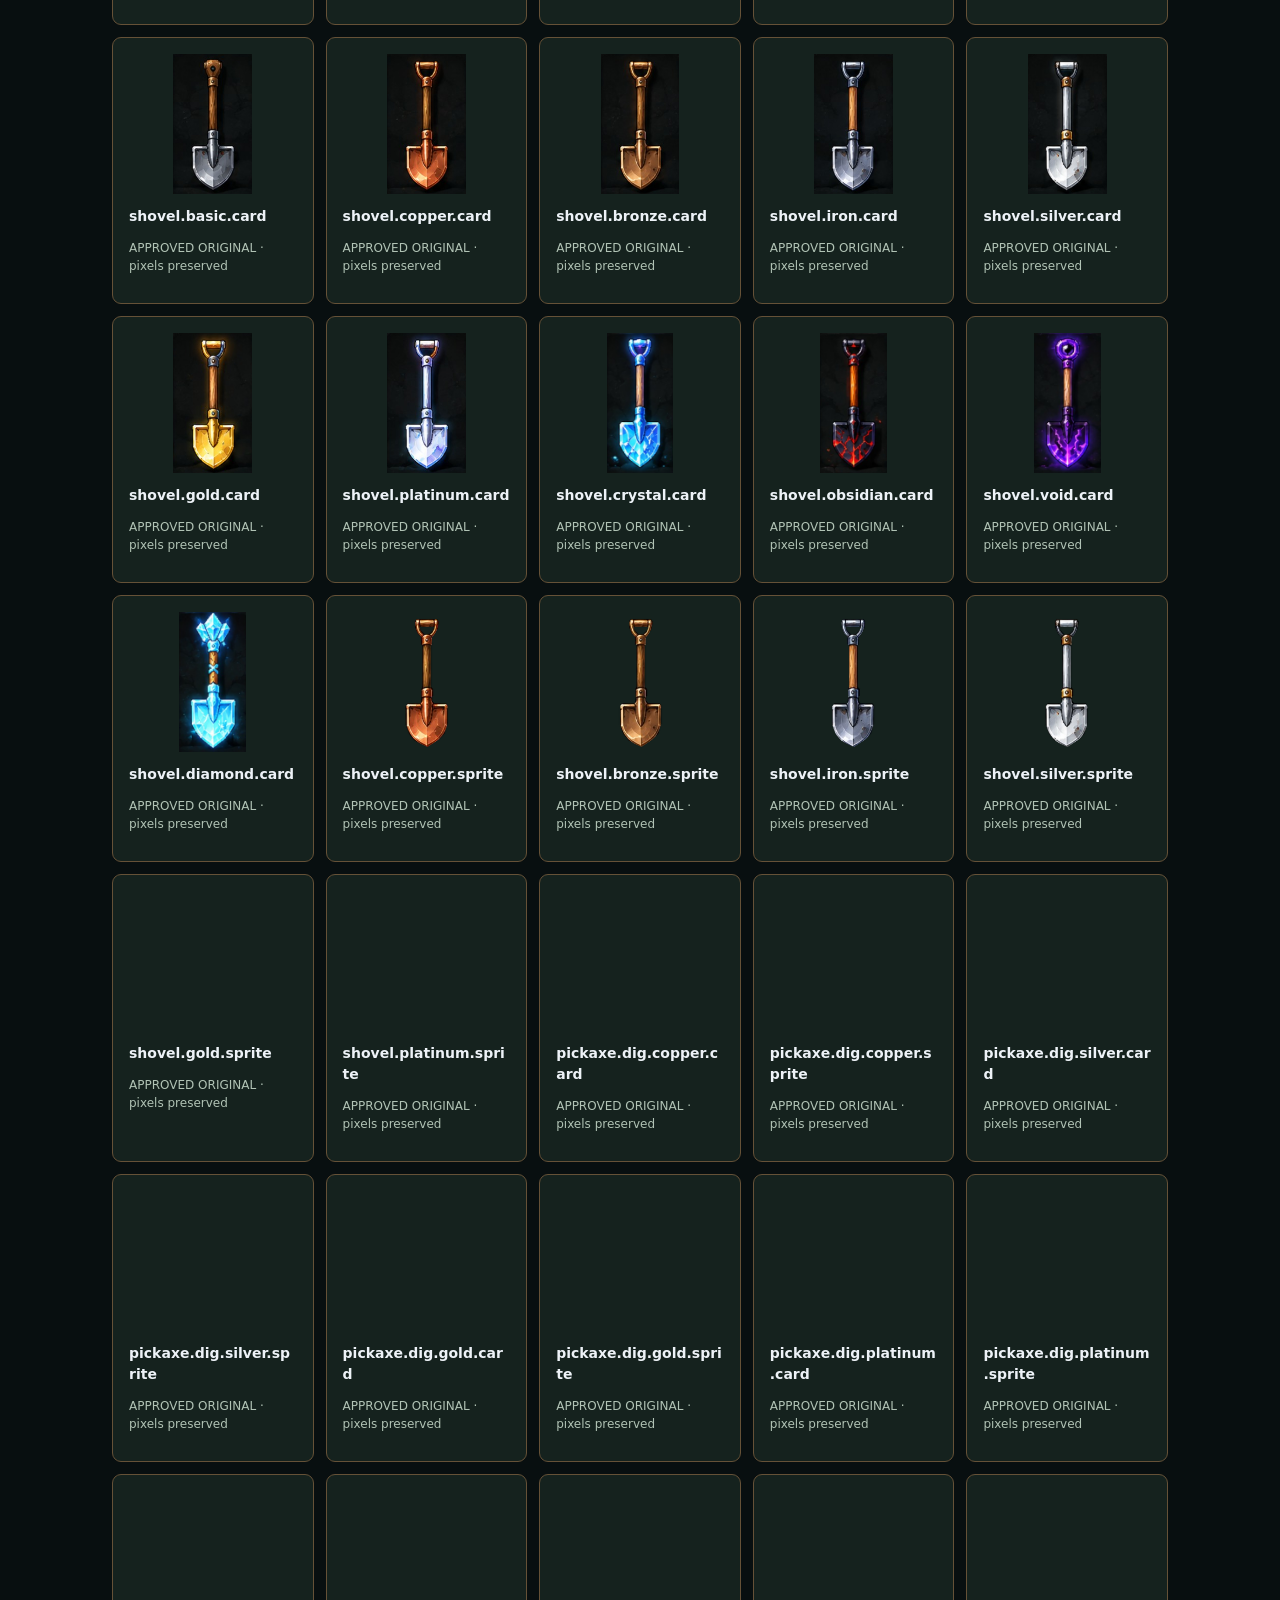
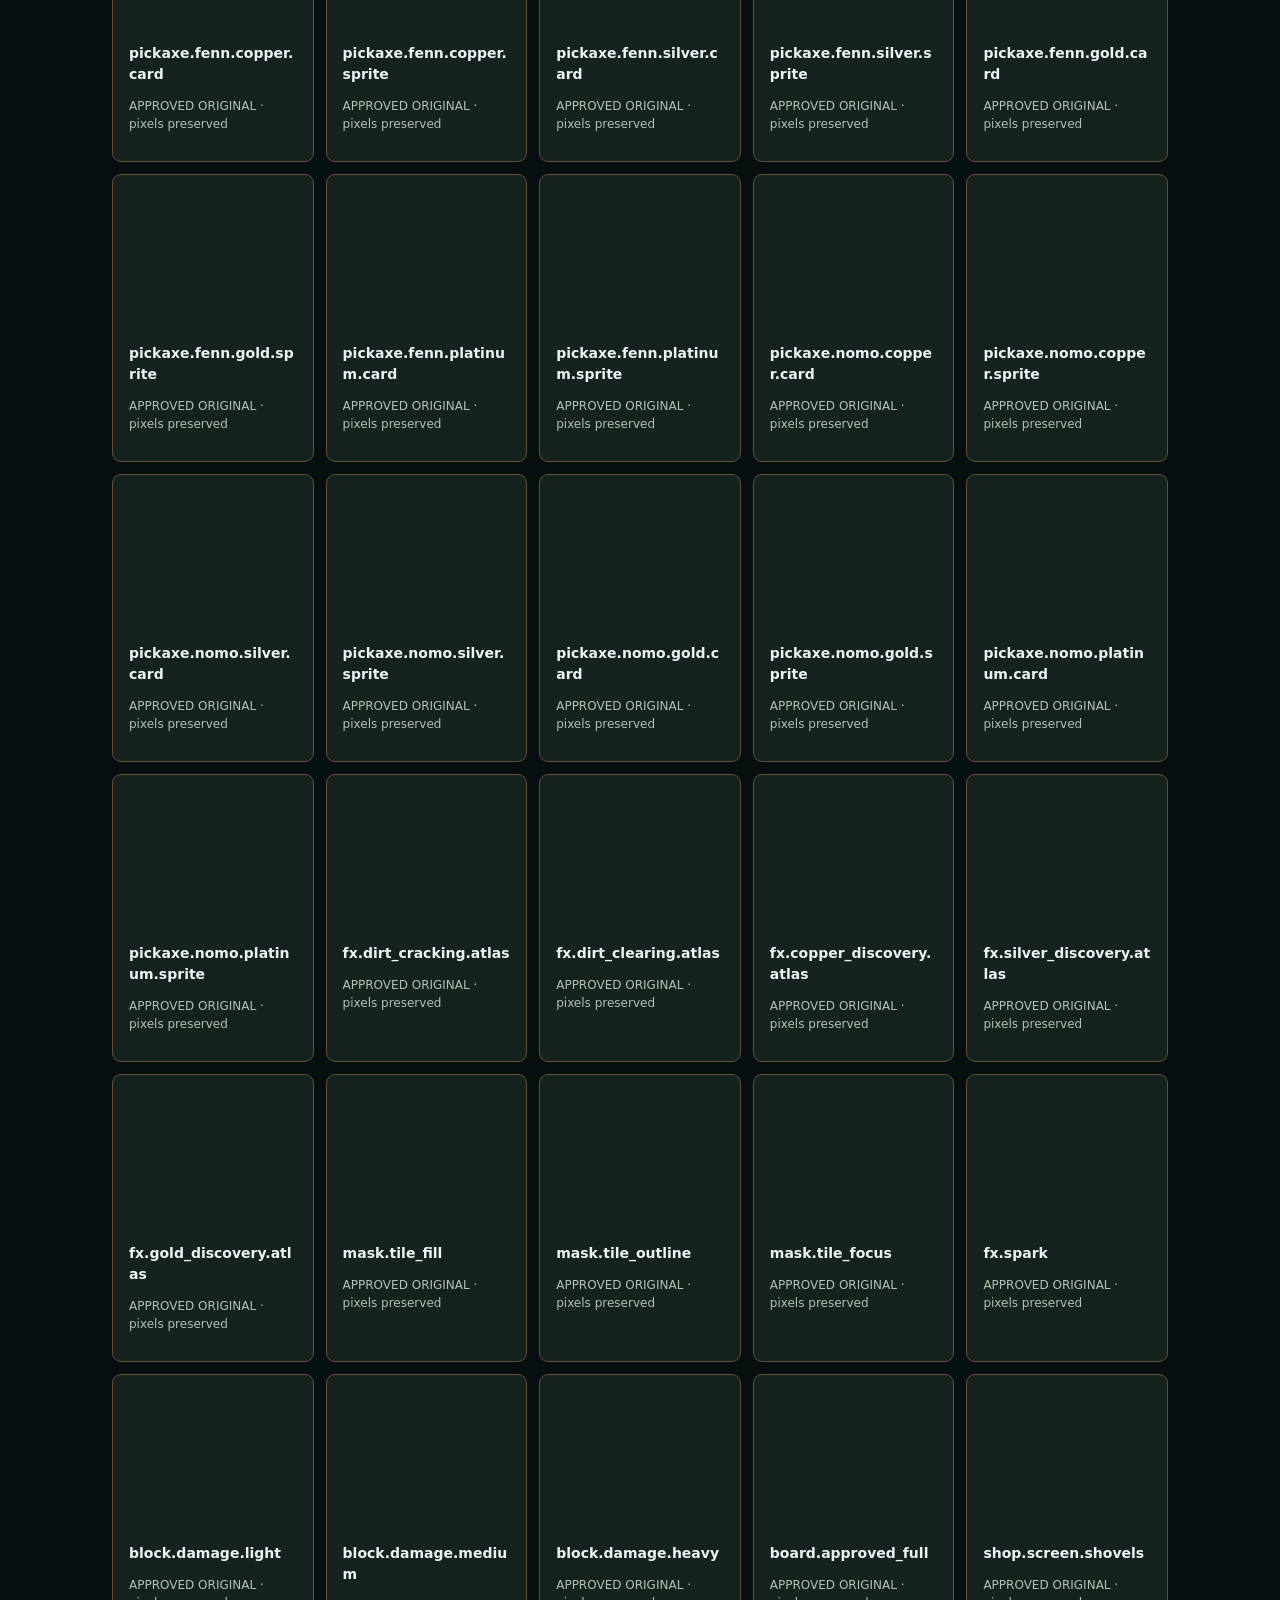
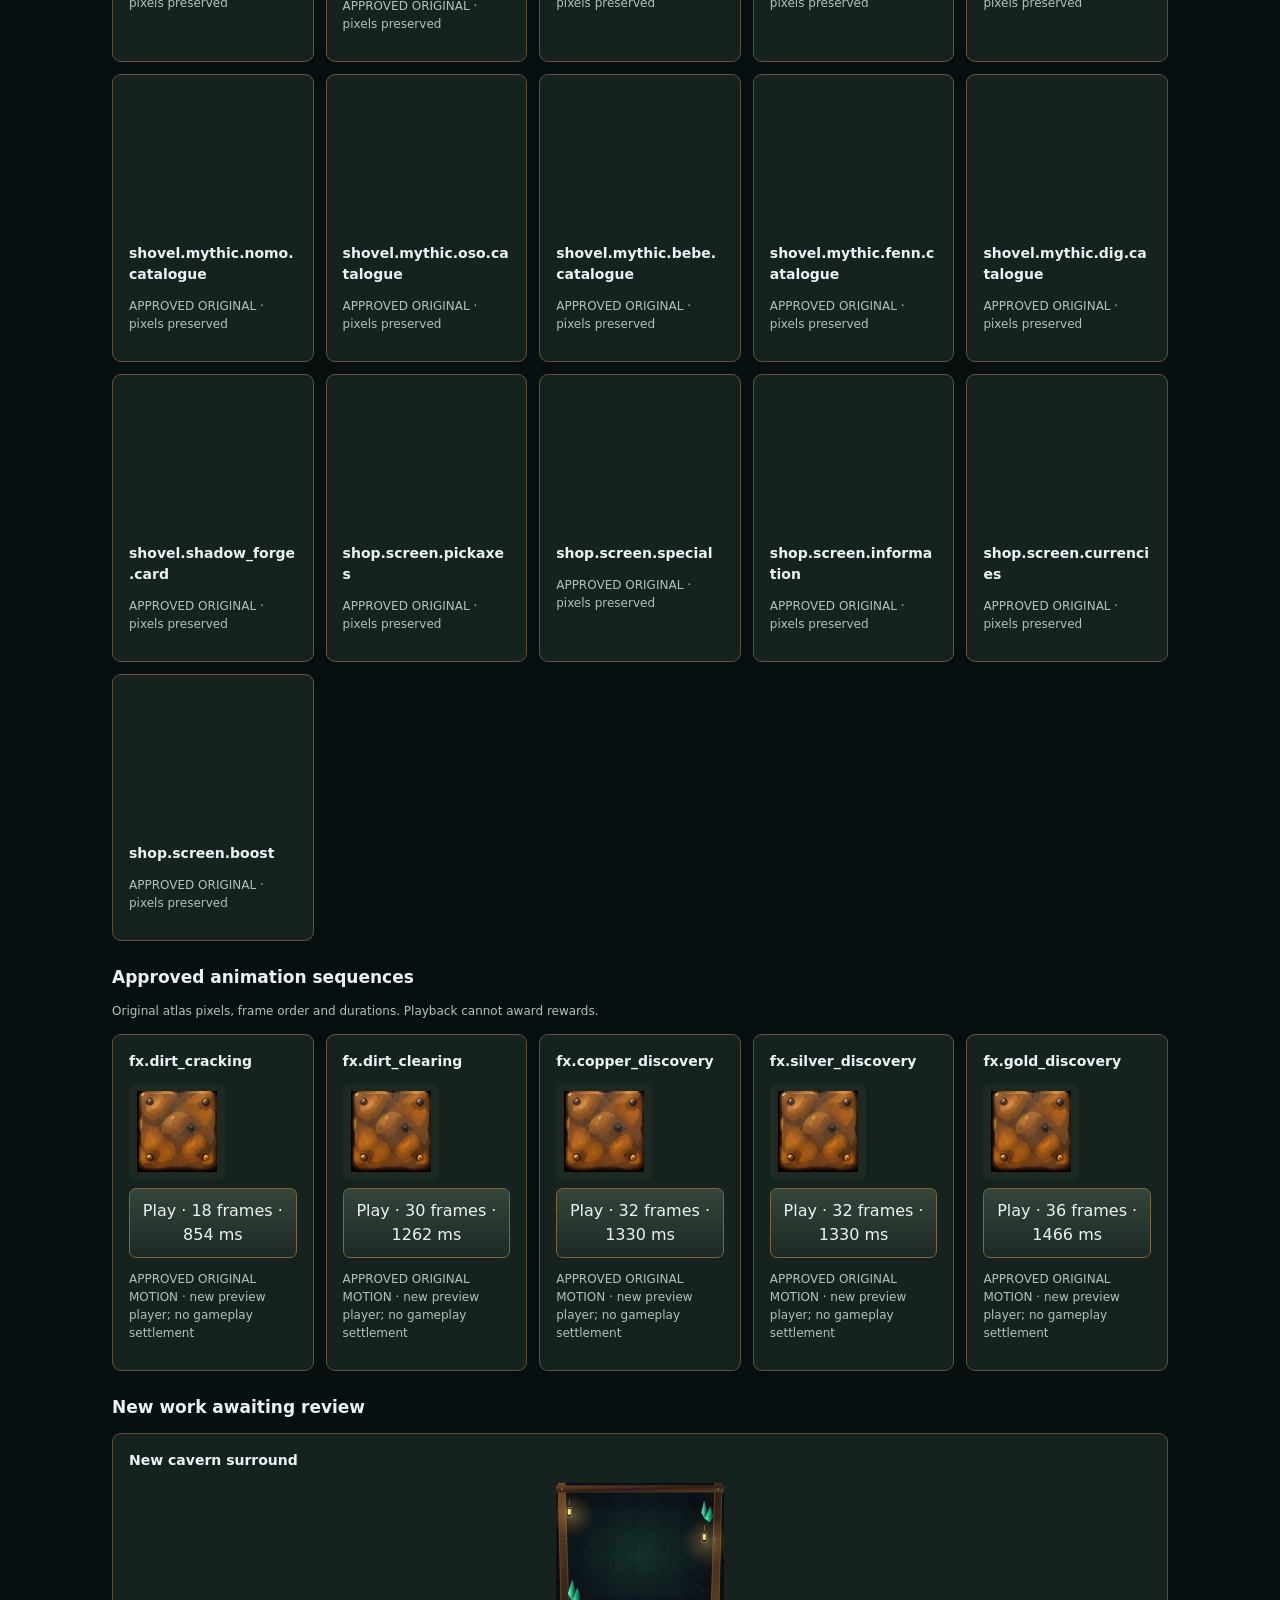
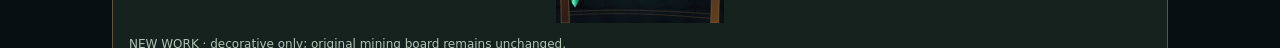
==== commit 2ba705c0: "Publish tested broken emerald/ruby shard pieces and clear whole-crystal labels" ====
--- a/visual-review.html
+++ b/visual-review.html
@@ -6,8 +6,8 @@
   <meta name="referrer" content="no-referrer">
   <meta http-equiv="Content-Security-Policy" content="default-src 'self'; script-src 'self'; style-src 'self'; img-src 'self' data:; connect-src 'self'; object-src 'none'; base-uri 'self'; form-action 'self'">
   <title>DIG: Deep Quest — artwork and motion review</title>
-  <link rel="stylesheet" href="style.css">
-  <script type="module" src="review.mjs"></script>
+  <link rel="stylesheet" href="style.css?v=shard-pieces-20261014">
+  <script type="module" src="review.mjs?v=shard-pieces-20261014"></script>
 </head>
 <body>
   <header><div><p class="eyebrow">DIG: DEEP QUEST · ORIGINALS + NEW WORK</p><h1>Mining artwork review</h1></div><a href="index.html">Back to game</a></header>
--- a/style.css
+++ b/style.css
@@ -26,3 +26,4 @@
 @media(max-width:620px){.quick-links{padding:0 14px;gap:5px}.quick-links a{flex:1;font-size:11px;padding:8px 6px}.how-to{margin:8px 14px 0;padding:0 8px}.review-grid{grid-template-columns:repeat(2,minmax(0,1fr));gap:8px}.review-card{padding:10px}.review-window{font-size:12px}.review-main{display:block}}
 body{background-image:url('assets/new/cavern-environment.png');background-size:cover;background-position:center top;background-attachment:fixed}.mine{overflow:clip}.plate-preview{position:relative;width:min(100%,240px);margin:8px auto}.plate-preview>img{display:block;width:100%;height:auto!important}.plate-preview .coin-face{position:absolute;left:14.2%;top:24%;width:23%;aspect-ratio:1;border-radius:50%;background-image:url('assets/branding/DIG_NOMO_FENN_Coins_User_Selected.png');background-size:375% auto;background-position:7.5% 4%}.plate-preview small{display:block;text-align:center;color:#d4d997;font-size:9px}.plate-preview .coin-face[data-token="NOMO"]{background-position:50% 4%}.plate-preview .coin-face[data-token="FENN"]{background-position:91% 4%}
 @media(max-width:620px){body{background-attachment:scroll;background-size:auto 1200px}}
+body.descent-playing{overflow:hidden}.descent-cinematic{position:fixed;inset:0;width:100vw;height:100vh;height:100dvh;max-width:none;max-height:none;margin:0;padding:0;border:0;border-radius:0;background:#030b07;overflow:hidden;color:#f6e9b6;isolation:isolate}.descent-cinematic::backdrop{background:#030805}.descent-tunnel{position:absolute;inset:0;width:100%;height:100%;z-index:-1}.descent-heading{position:absolute;top:0;left:0;right:0;padding:24px 18px;text-align:center;background:linear-gradient(#06110fee,transparent);pointer-events:none}.descent-heading h2{font-size:clamp(26px,5vw,42px);margin:5px 0;text-shadow:0 3px 6px #000}.descent-heading p{margin:8px 0}.descent-pass{position:absolute;inset:20% 10% 22%;display:flex;flex-direction:column;align-items:center;justify-content:center;border:2px solid #bc9c55;border-radius:18px;background:radial-gradient(ellipse,#34522fe8,#101e17);box-shadow:0 0 55px #b6ce6277;text-align:center;padding:20px}.descent-pass[hidden],.descent-tunnel[hidden]{display:none}.descent-pass img{width:min(65vw,310px);height:min(34vh,300px);object-fit:contain;filter:drop-shadow(0 0 16px #ffd887)}.descent-pass strong{font-size:clamp(25px,5vw,38px);color:#ffe5a1}.descent-pass p{margin:8px 0;font-size:14px}.descent-footer{position:absolute;bottom:0;left:0;right:0;display:flex;justify-content:space-between;align-items:center;gap:12px;padding:18px;background:linear-gradient(transparent,#06110fee)}.descent-footer small{font-size:10px;color:#c6d69f}.descent-footer button{width:auto;min-width:130px;margin:0}.descent-cinematic[data-phase="pass"] .descent-pass{animation:pass-arrival .4s ease-out}@keyframes pass-arrival{from{opacity:0;transform:scale(.88)}to{opacity:1;transform:scale(1)}}@media(prefers-reduced-motion:reduce){.descent-cinematic[data-phase="pass"] .descent-pass{animation:none}}
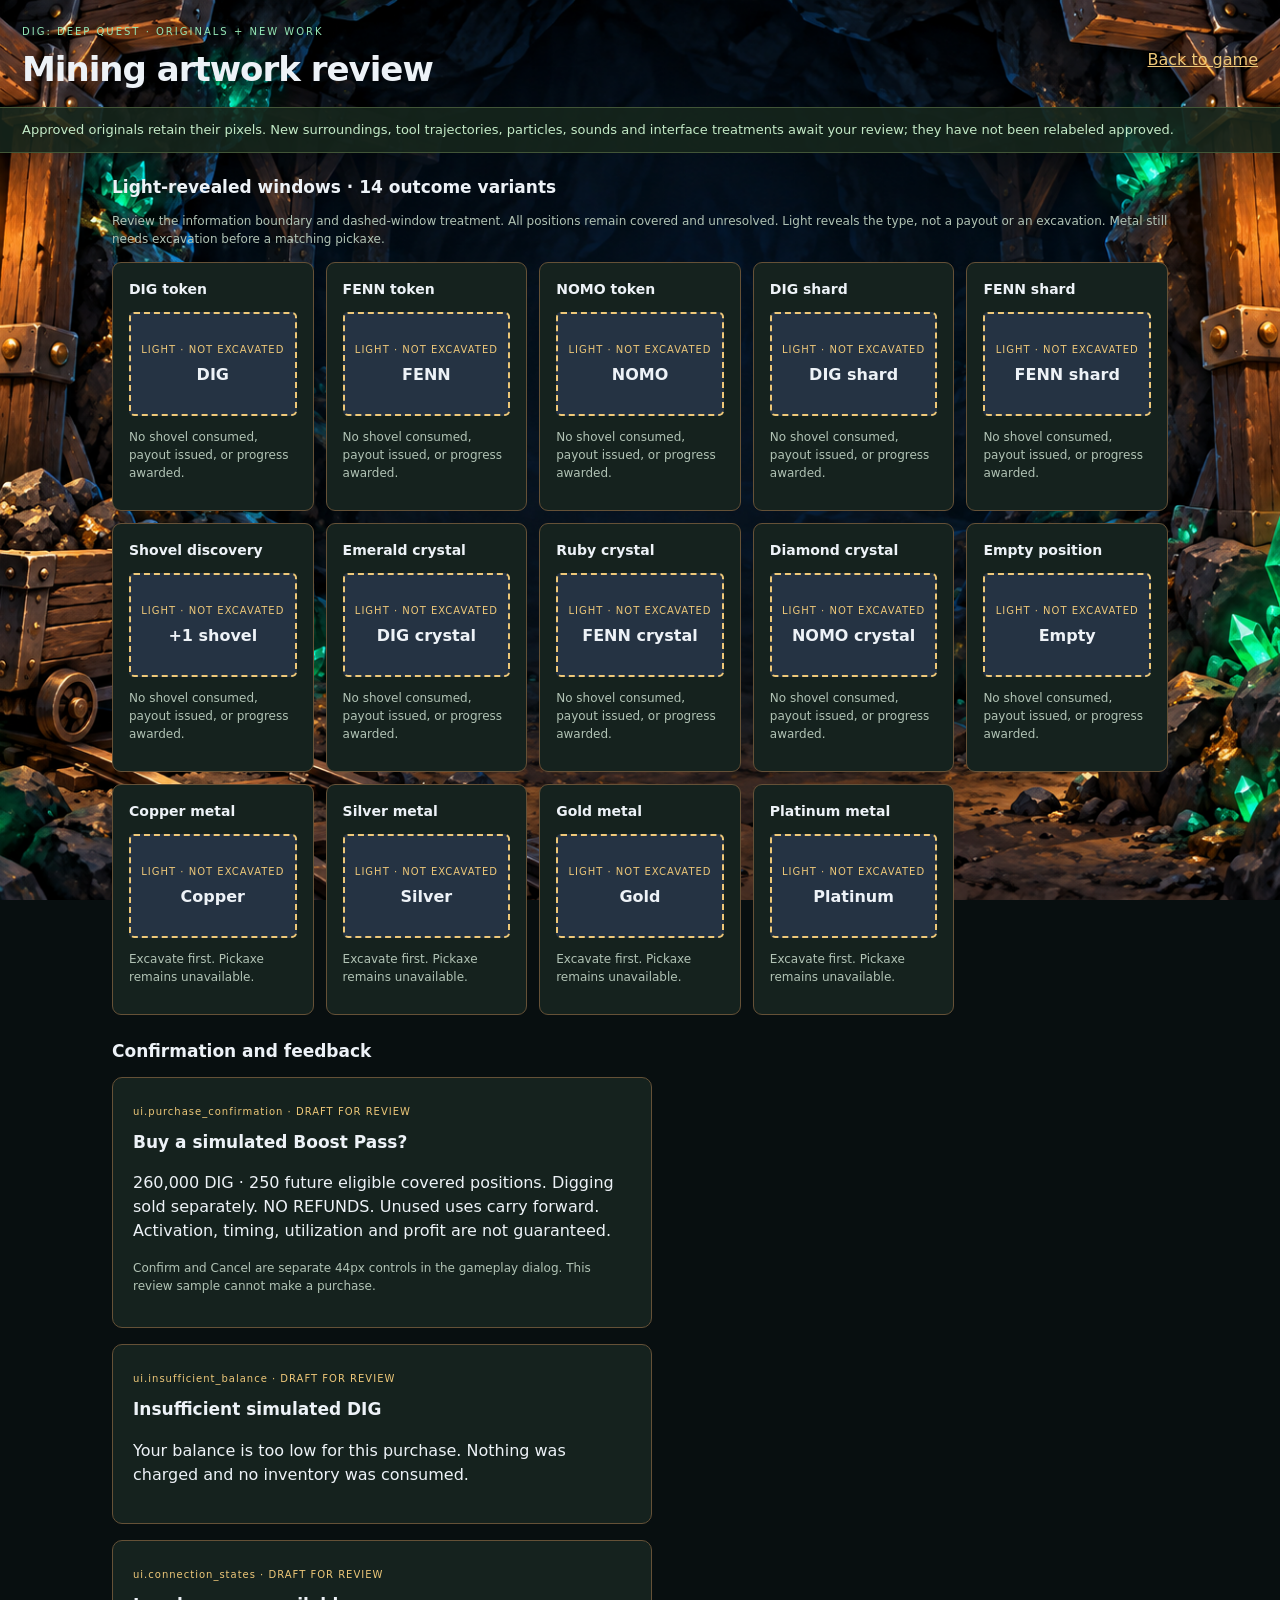
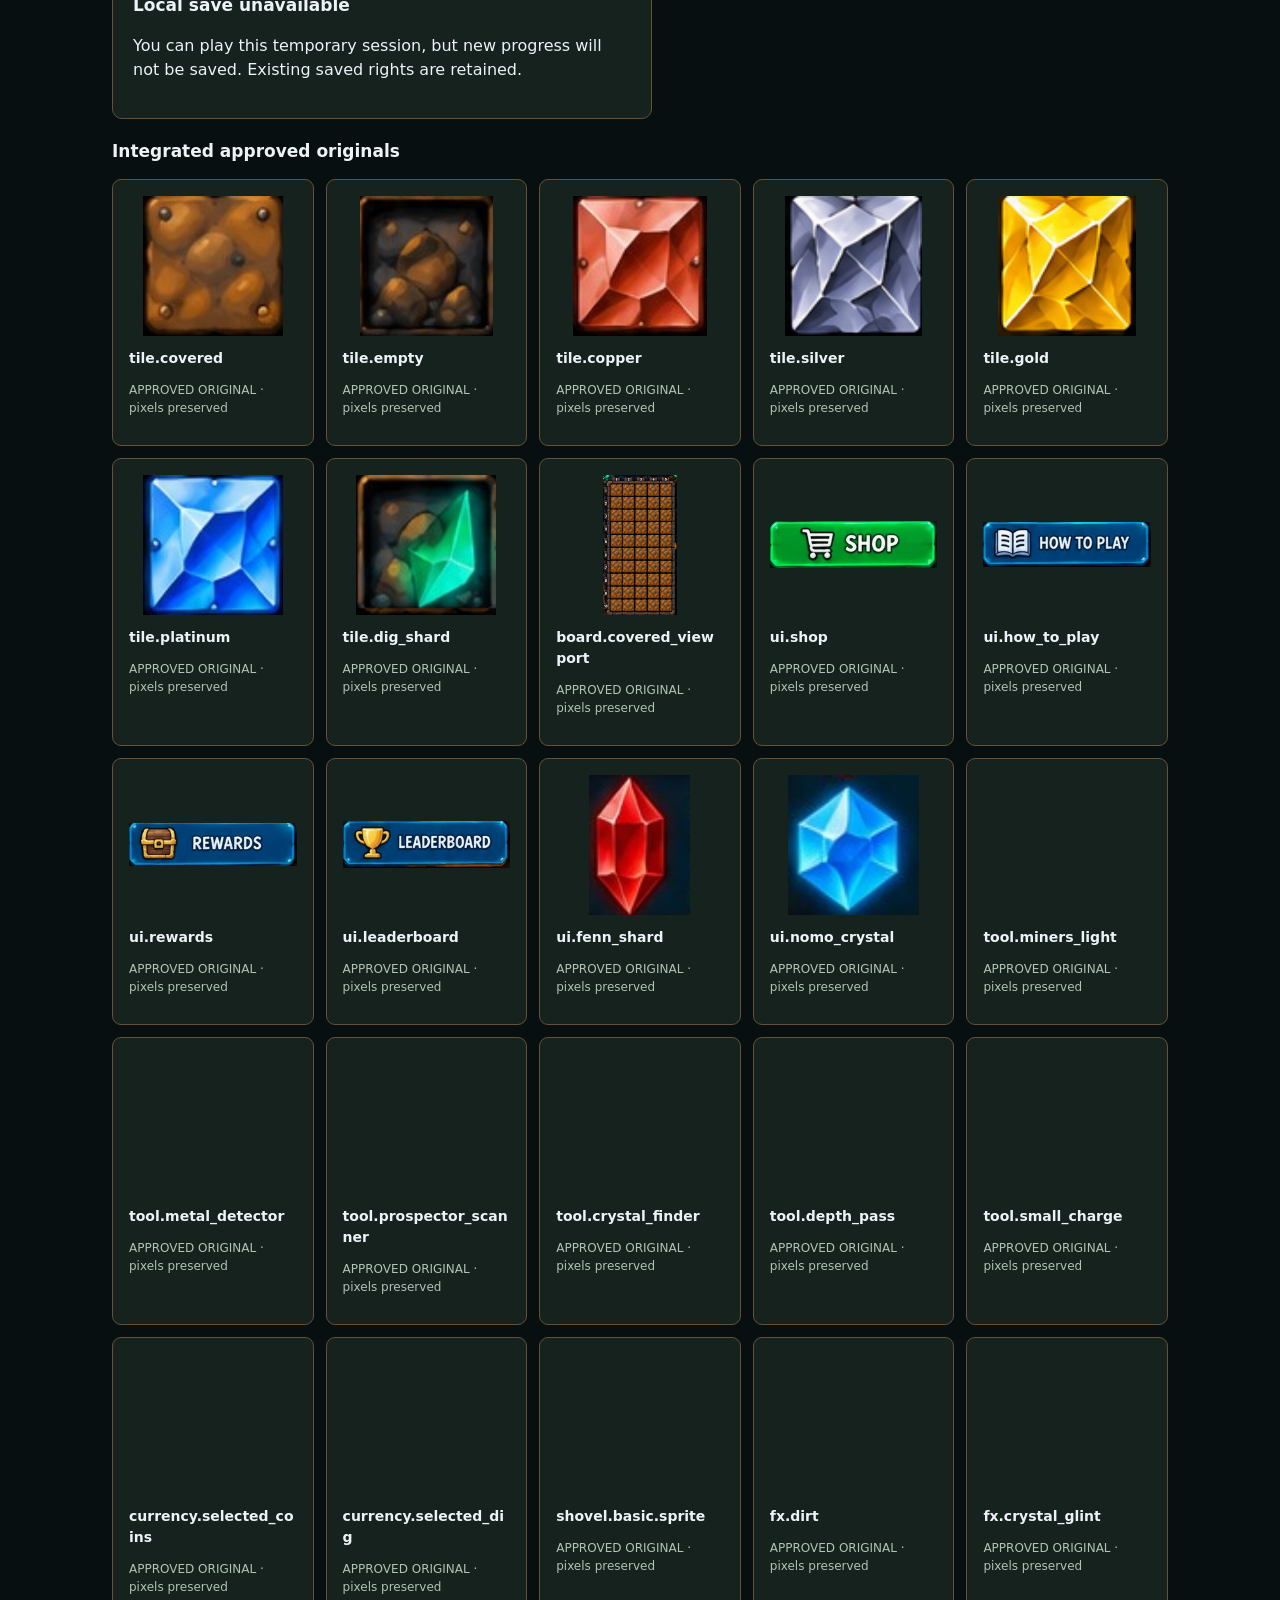
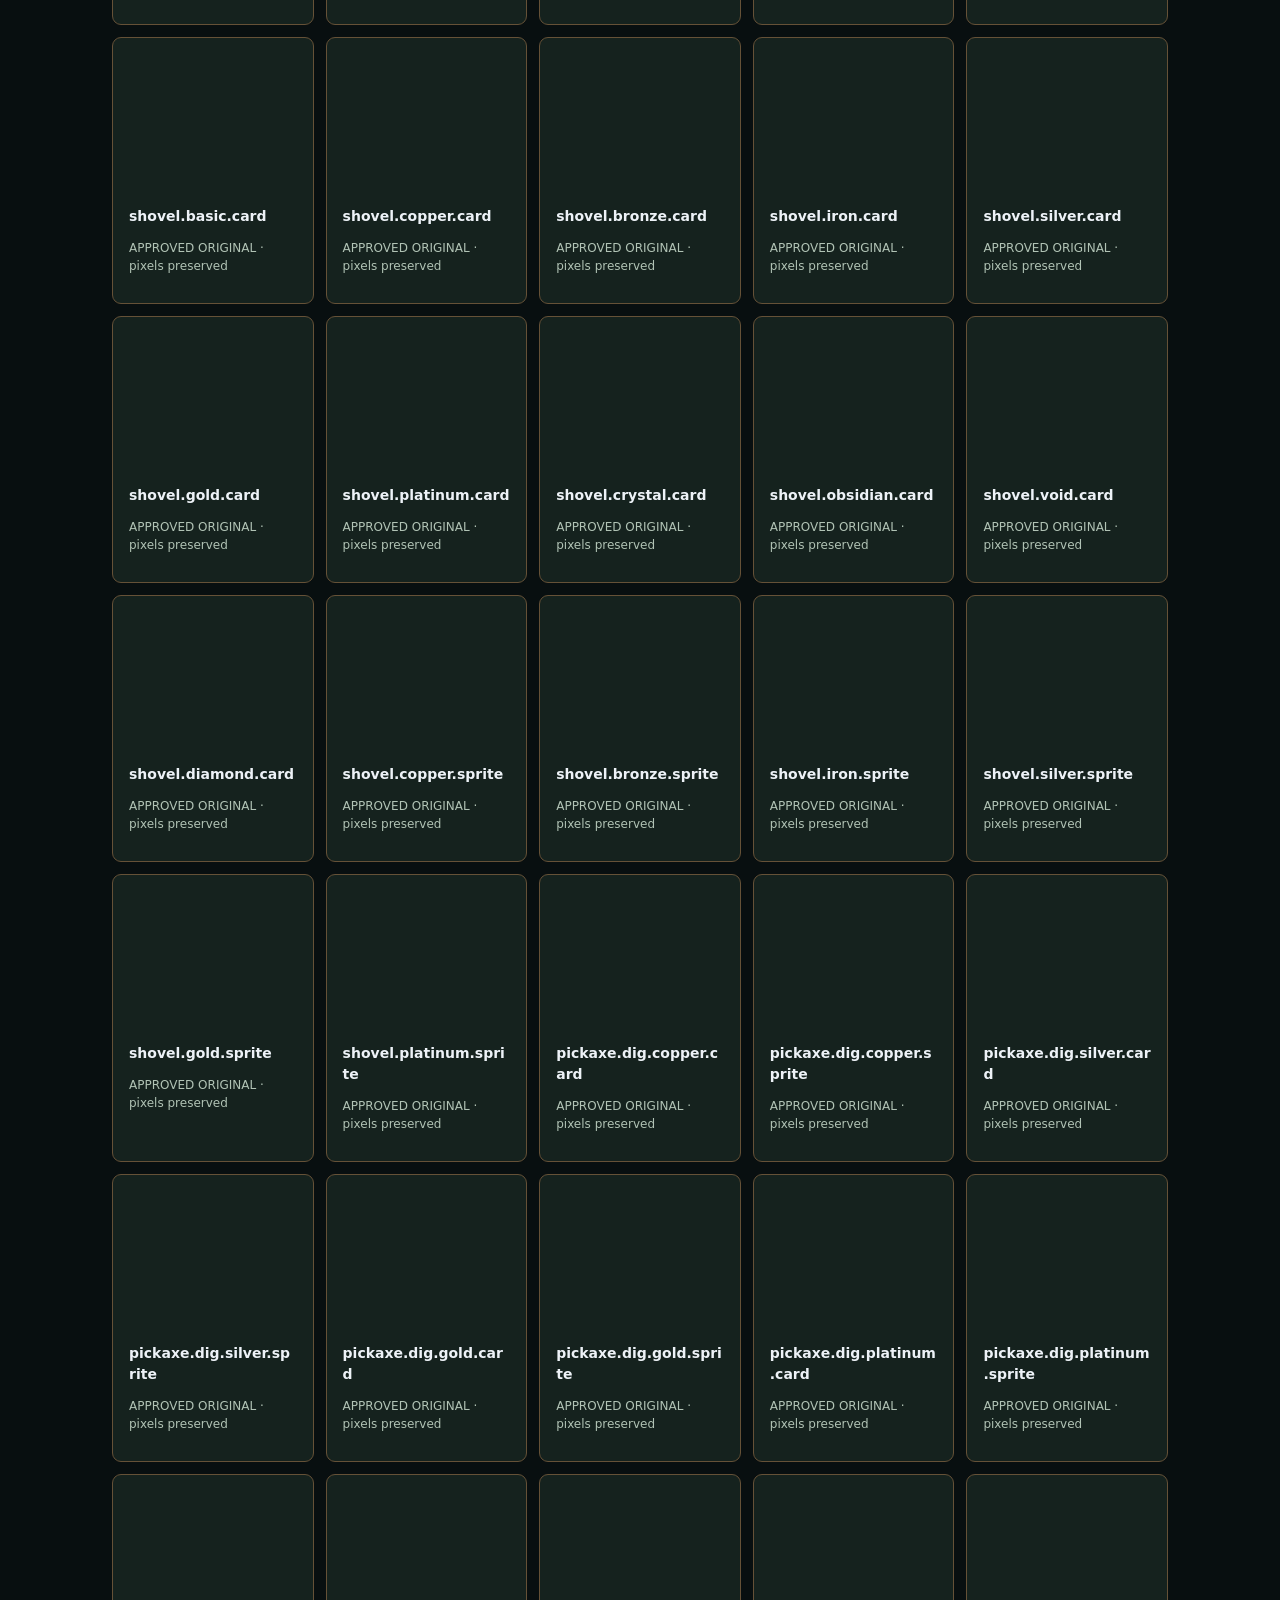
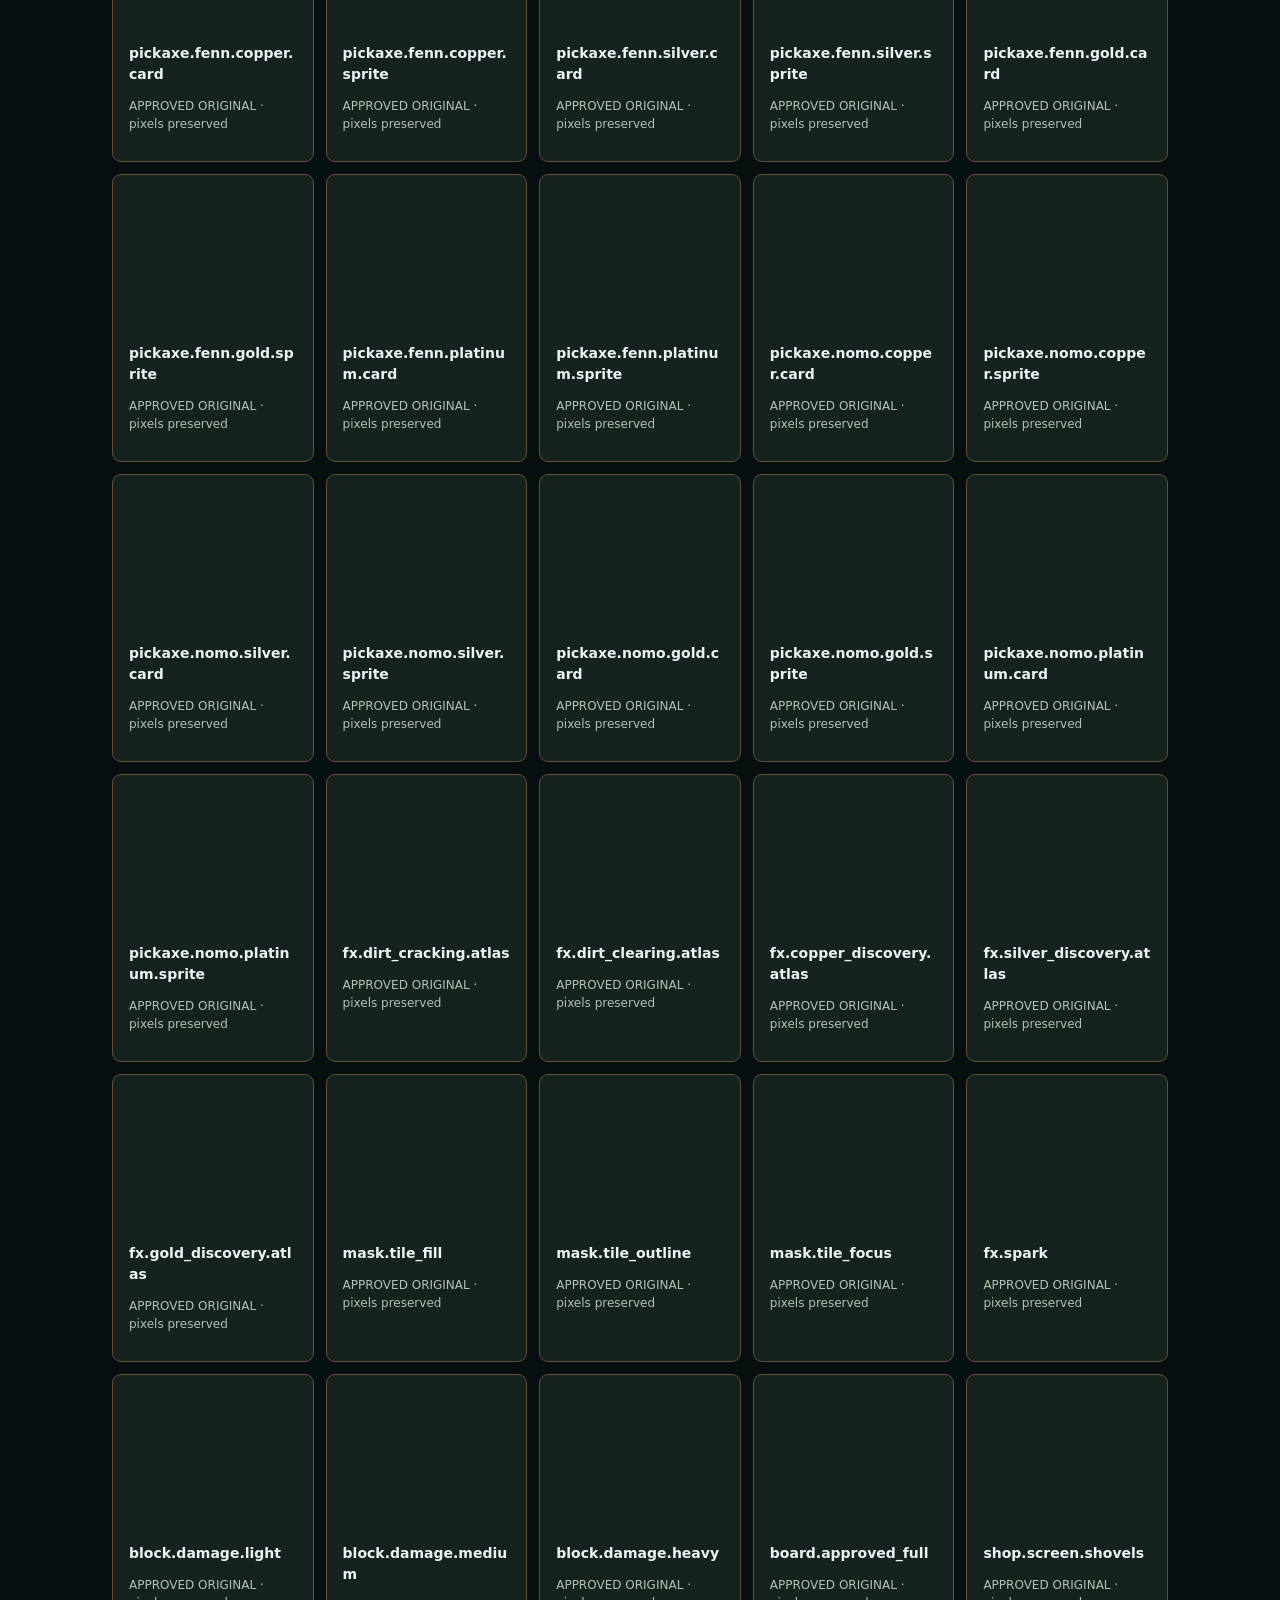
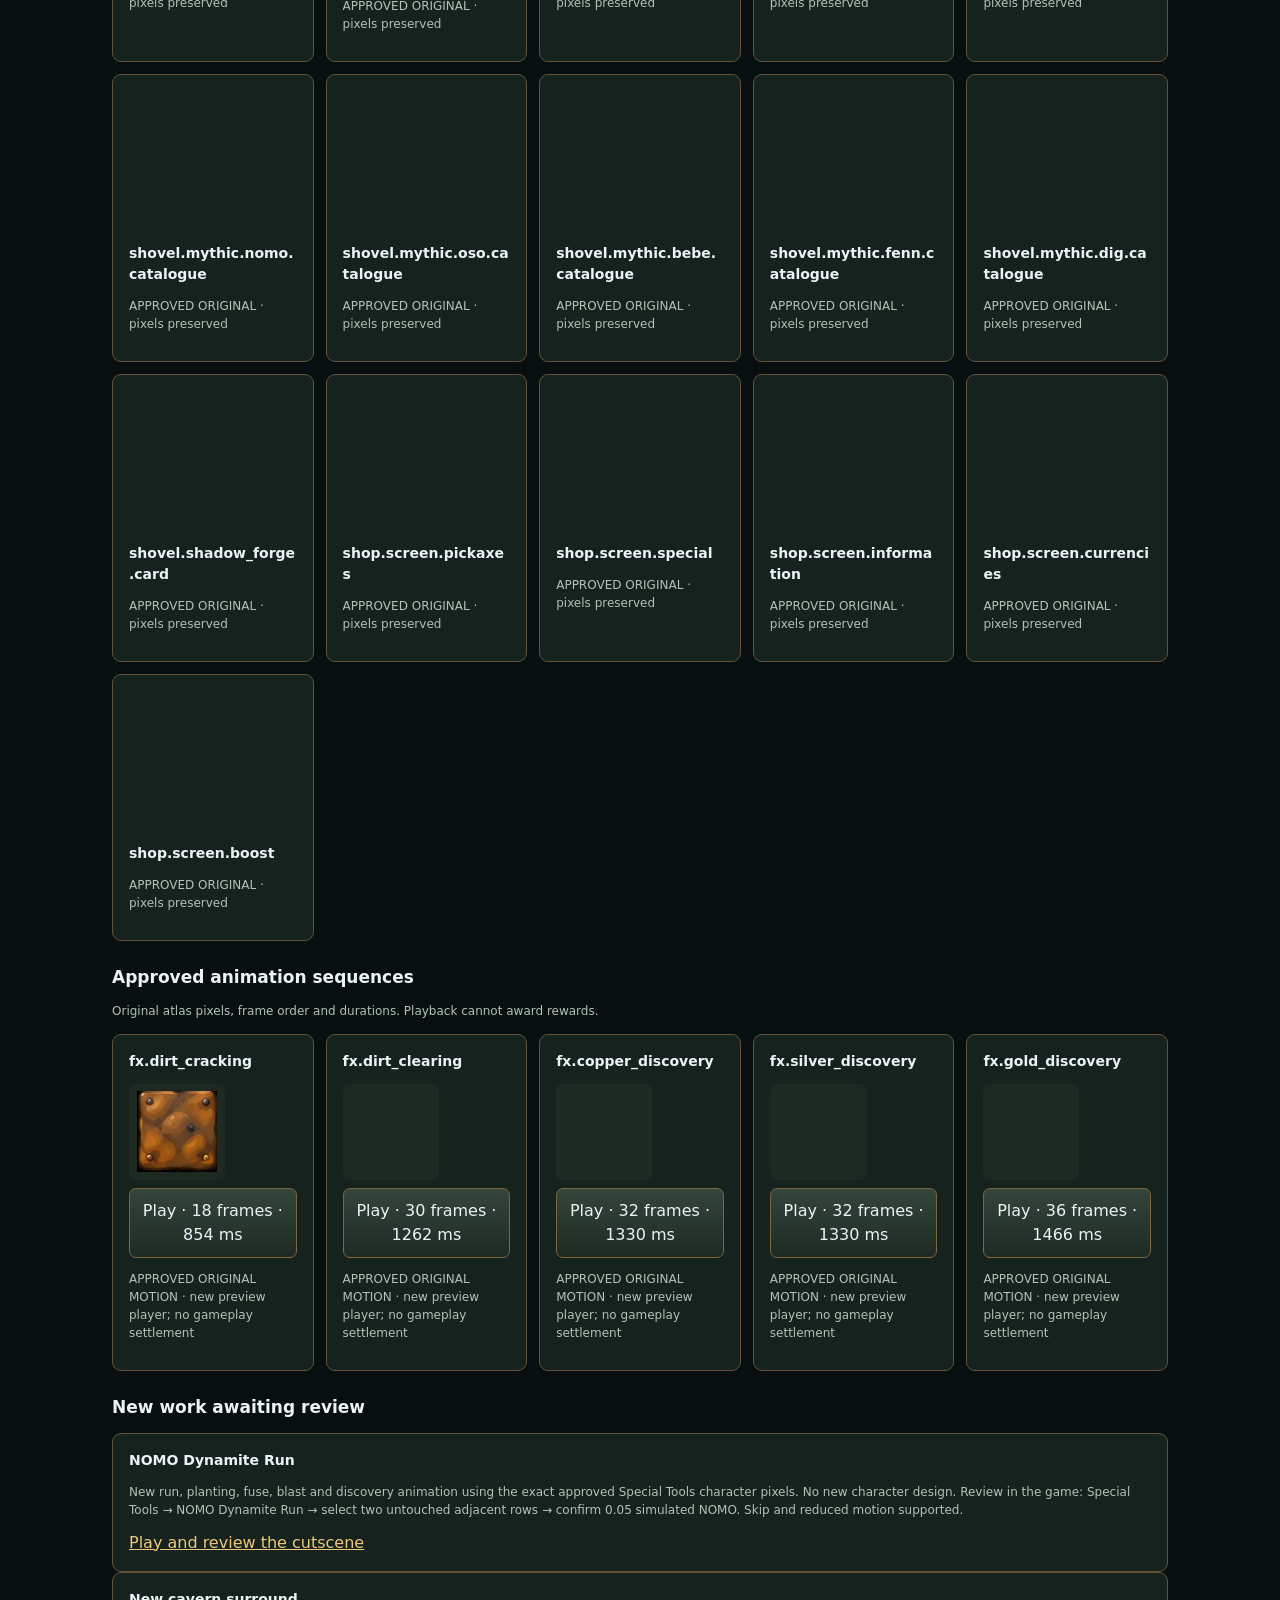
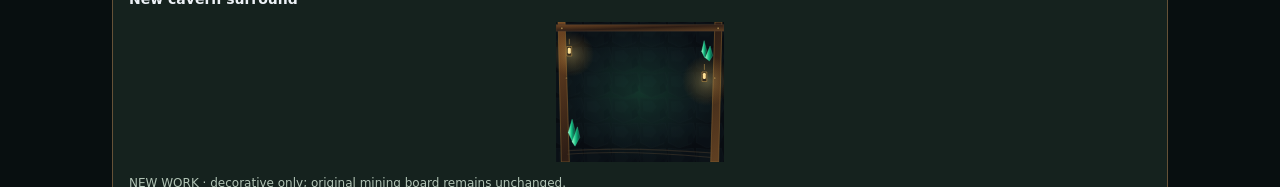
==== commit f8990d6e: "Publish tested NOMO Dynamite Run and shop target-mode fixes" ====
--- a/visual-review.html
+++ b/visual-review.html
@@ -6,8 +6,8 @@
   <meta name="referrer" content="no-referrer">
   <meta http-equiv="Content-Security-Policy" content="default-src 'self'; script-src 'self'; style-src 'self'; img-src 'self' data:; connect-src 'self'; object-src 'none'; base-uri 'self'; form-action 'self'">
   <title>DIG: Deep Quest — artwork and motion review</title>
-  <link rel="stylesheet" href="style.css?v=shard-pieces-20261014">
-  <script type="module" src="review.mjs?v=shard-pieces-20261014"></script>
+  <link rel="stylesheet" href="style.css?v=nomo-run-20261014">
+  <script type="module" src="review.mjs?v=nomo-run-20261014"></script>
 </head>
 <body>
   <header><div><p class="eyebrow">DIG: DEEP QUEST · ORIGINALS + NEW WORK</p><h1>Mining artwork review</h1></div><a href="index.html">Back to game</a></header>
@@ -22,7 +22,7 @@
     <section class="review-sample"><span class="draft-label">ui.connection_states · DRAFT FOR REVIEW</span><strong>Local save unavailable</strong><p>You can play this temporary session, but new progress will not be saved. Existing saved rights are retained.</p></section>
     <h2>Integrated approved originals</h2><div class="review-grid" id="approved-gallery"></div>
     <h2>Approved animation sequences</h2><p class="hint">Original atlas pixels, frame order and durations. Playback cannot award rewards.</p><div class="review-grid" id="animation-gallery"></div>
-    <h2>New work awaiting review</h2><section class="review-card"><h3>New cavern surround</h3><img src="assets/new/cavern-surround.svg" alt="New procedural timber, rock, lantern and emerald surround"><p>NEW WORK · decorative only; original mining board remains unchanged.</p></section><div class="review-grid" id="candidate-gallery"></div><p class="hint">The game also previews new tool strikes, bounded debris, scan glows, descent motion, opt-in impact sounds and Mythic interface cards. These are presentation work, not approved original sequences or economic rules.</p>
+    <h2>New work awaiting review</h2><section class="review-card"><h3>NOMO Dynamite Run</h3><p>New run, planting, fuse, blast and discovery animation using the exact approved Special Tools character pixels. No new character design. Review in the game: Special Tools → NOMO Dynamite Run → select two untouched adjacent rows → confirm 0.05 simulated NOMO. Skip and reduced motion supported.</p><a href="index.html?v=nomo-run-20261014">Play and review the cutscene</a></section><section class="review-card"><h3>New cavern surround</h3><img src="assets/new/cavern-surround.svg" alt="New procedural timber, rock, lantern and emerald surround"><p>NEW WORK · decorative only; original mining board remains unchanged.</p></section><div class="review-grid" id="candidate-gallery"></div><p class="hint">The game also previews new tool strikes, bounded debris, scan glows, descent motion, opt-in impact sounds and Mythic interface cards. These are presentation work, not approved original sequences or economic rules.</p>
     <h2>Original artwork status</h2>
     <p id="original-status">Checking verified source bindings…</p>
     <p class="hint">Only verified originals appear in the approved gallery. Newly authored work and recovered pending-review candidates stay separate. This gallery does not approve a new character, token emblem, shovel or animation.</p>
--- a/style.css
+++ b/style.css
@@ -27,3 +27,11 @@
 body{background-image:url('assets/new/cavern-environment.png');background-size:cover;background-position:center top;background-attachment:fixed}.mine{overflow:clip}.plate-preview{position:relative;width:min(100%,240px);margin:8px auto}.plate-preview>img{display:block;width:100%;height:auto!important}.plate-preview .coin-face{position:absolute;left:14.2%;top:24%;width:23%;aspect-ratio:1;border-radius:50%;background-image:url('assets/branding/DIG_NOMO_FENN_Coins_User_Selected.png');background-size:375% auto;background-position:7.5% 4%}.plate-preview small{display:block;text-align:center;color:#d4d997;font-size:9px}.plate-preview .coin-face[data-token="NOMO"]{background-position:50% 4%}.plate-preview .coin-face[data-token="FENN"]{background-position:91% 4%}
 @media(max-width:620px){body{background-attachment:scroll;background-size:auto 1200px}}
 body.descent-playing{overflow:hidden}.descent-cinematic{position:fixed;inset:0;width:100vw;height:100vh;height:100dvh;max-width:none;max-height:none;margin:0;padding:0;border:0;border-radius:0;background:#030b07;overflow:hidden;color:#f6e9b6;isolation:isolate}.descent-cinematic::backdrop{background:#030805}.descent-tunnel{position:absolute;inset:0;width:100%;height:100%;z-index:-1}.descent-heading{position:absolute;top:0;left:0;right:0;padding:24px 18px;text-align:center;background:linear-gradient(#06110fee,transparent);pointer-events:none}.descent-heading h2{font-size:clamp(26px,5vw,42px);margin:5px 0;text-shadow:0 3px 6px #000}.descent-heading p{margin:8px 0}.descent-pass{position:absolute;inset:20% 10% 22%;display:flex;flex-direction:column;align-items:center;justify-content:center;border:2px solid #bc9c55;border-radius:18px;background:radial-gradient(ellipse,#34522fe8,#101e17);box-shadow:0 0 55px #b6ce6277;text-align:center;padding:20px}.descent-pass[hidden],.descent-tunnel[hidden]{display:none}.descent-pass img{width:min(65vw,310px);height:min(34vh,300px);object-fit:contain;filter:drop-shadow(0 0 16px #ffd887)}.descent-pass strong{font-size:clamp(25px,5vw,38px);color:#ffe5a1}.descent-pass p{margin:8px 0;font-size:14px}.descent-footer{position:absolute;bottom:0;left:0;right:0;display:flex;justify-content:space-between;align-items:center;gap:12px;padding:18px;background:linear-gradient(transparent,#06110fee)}.descent-footer small{font-size:10px;color:#c6d69f}.descent-footer button{width:auto;min-width:130px;margin:0}.descent-cinematic[data-phase="pass"] .descent-pass{animation:pass-arrival .4s ease-out}@keyframes pass-arrival{from{opacity:0;transform:scale(.88)}to{opacity:1;transform:scale(1)}}@media(prefers-reduced-motion:reduce){.descent-cinematic[data-phase="pass"] .descent-pass{animation:none}}
+/* New NOMO motion; approved original character pixels are preserved. */
+.nomo-playing{overflow:hidden}
+.nomo-cinematic{width:min(700px,94vw);max-height:92dvh;overflow:auto;background:#091713;color:#f9dea1;border:3px solid #ae8445;border-radius:14px;padding:16px;box-sizing:border-box}
+.nomo-cinematic::backdrop{background:rgba(0,8,6,.9)}
+.nomo-cinematic canvas{display:block;width:100%;height:auto;aspect-ratio:16/9;border-radius:8px}
+.nomo-cinematic h2{margin:0 0 8px}.nomo-cinematic p{line-height:1.4}
+.nomo-cinematic .dialog-actions{align-items:center;flex-wrap:wrap;gap:12px}
+.nomo-cinematic [data-nomo-skip]{min-height:44px}
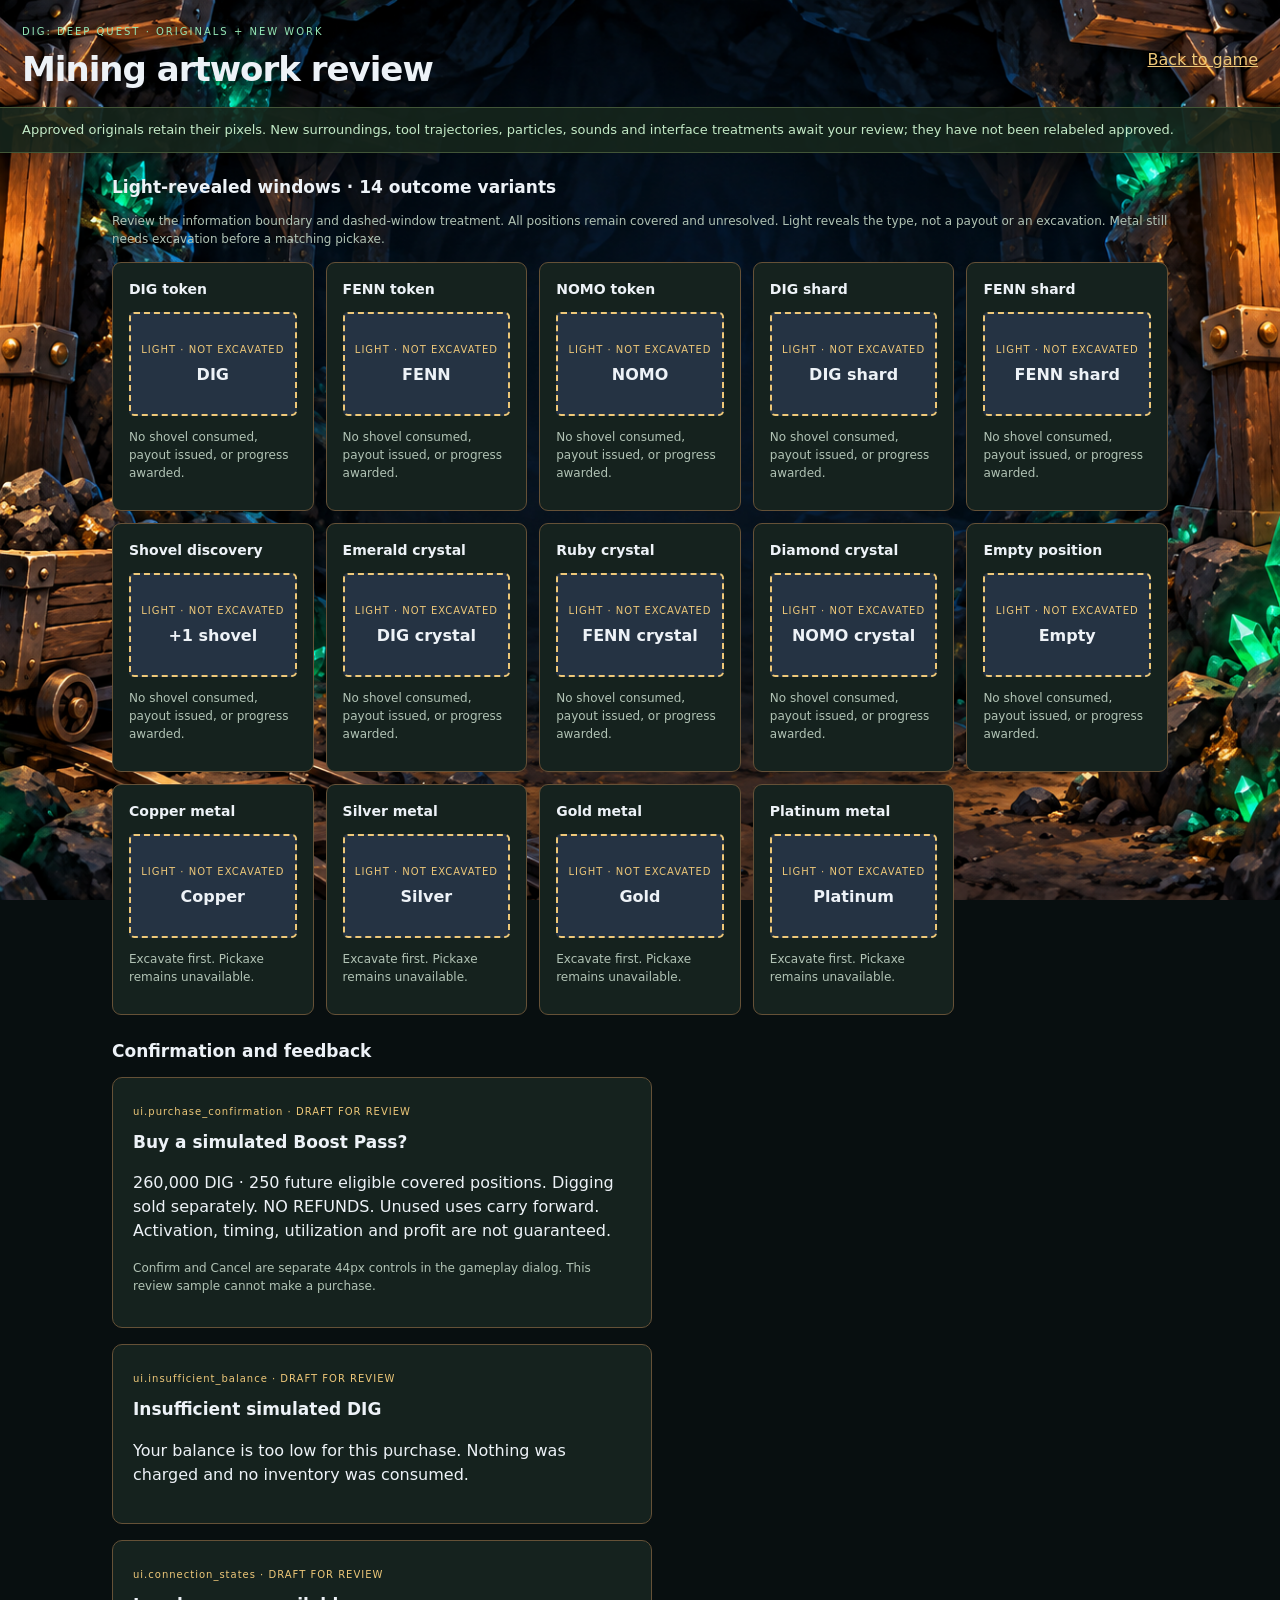
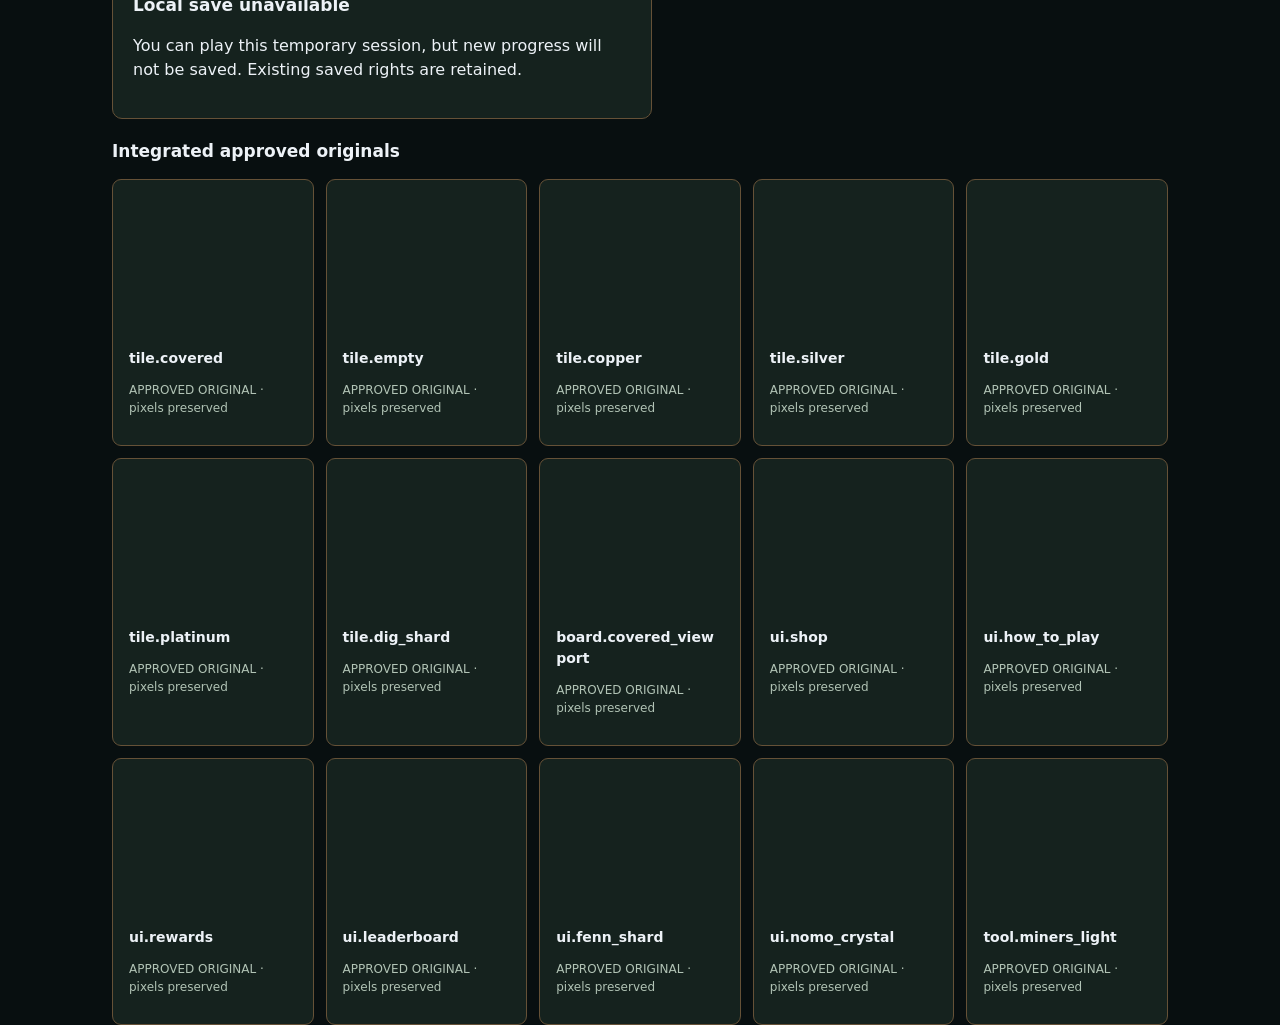
==== commit f2bcbf88: "Publish verified NOMO cutscene and owner-approved simulated Crystal Finder" ====
--- a/visual-review.html
+++ b/visual-review.html
@@ -6,8 +6,8 @@
   <meta name="referrer" content="no-referrer">
   <meta http-equiv="Content-Security-Policy" content="default-src 'self'; script-src 'self'; style-src 'self'; img-src 'self' data:; connect-src 'self'; object-src 'none'; base-uri 'self'; form-action 'self'">
   <title>DIG: Deep Quest — artwork and motion review</title>
-  <link rel="stylesheet" href="style.css?v=nomo-run-20261014">
-  <script type="module" src="review.mjs?v=nomo-run-20261014"></script>
+  <link rel="stylesheet" href="style.css?v=nomo-finder-20261014">
+  <script type="module" src="review.mjs?v=nomo-finder-20261014"></script>
 </head>
 <body>
   <header><div><p class="eyebrow">DIG: DEEP QUEST · ORIGINALS + NEW WORK</p><h1>Mining artwork review</h1></div><a href="index.html">Back to game</a></header>
@@ -22,7 +22,7 @@
     <section class="review-sample"><span class="draft-label">ui.connection_states · DRAFT FOR REVIEW</span><strong>Local save unavailable</strong><p>You can play this temporary session, but new progress will not be saved. Existing saved rights are retained.</p></section>
     <h2>Integrated approved originals</h2><div class="review-grid" id="approved-gallery"></div>
     <h2>Approved animation sequences</h2><p class="hint">Original atlas pixels, frame order and durations. Playback cannot award rewards.</p><div class="review-grid" id="animation-gallery"></div>
-    <h2>New work awaiting review</h2><section class="review-card"><h3>NOMO Dynamite Run</h3><p>New run, planting, fuse, blast and discovery animation using the exact approved Special Tools character pixels. No new character design. Review in the game: Special Tools → NOMO Dynamite Run → select two untouched adjacent rows → confirm 0.05 simulated NOMO. Skip and reduced motion supported.</p><a href="index.html?v=nomo-run-20261014">Play and review the cutscene</a></section><section class="review-card"><h3>New cavern surround</h3><img src="assets/new/cavern-surround.svg" alt="New procedural timber, rock, lantern and emerald surround"><p>NEW WORK · decorative only; original mining board remains unchanged.</p></section><div class="review-grid" id="candidate-gallery"></div><p class="hint">The game also previews new tool strikes, bounded debris, scan glows, descent motion, opt-in impact sounds and Mythic interface cards. These are presentation work, not approved original sequences or economic rules.</p>
+    <h2>New work awaiting review</h2><section class="review-card"><h3>NOMO Dynamite Run</h3><p>New run, planting, fuse, blast and discovery animation using the exact approved Special Tools character pixels. No new character design. Review in the game: Special Tools → NOMO Dynamite Run → select two untouched adjacent rows → confirm 0.05 simulated NOMO. Skip and reduced motion supported.</p><a href="index.html?v=nomo-finder-20261014">Play and review the cutscene</a></section><section class="review-card"><h3>New cavern surround</h3><img src="assets/new/cavern-surround.svg" alt="New procedural timber, rock, lantern and emerald surround"><p>NEW WORK · decorative only; original mining board remains unchanged.</p></section><div class="review-grid" id="candidate-gallery"></div><p class="hint">The game also previews new tool strikes, bounded debris, scan glows, descent motion, opt-in impact sounds and Mythic interface cards. These are presentation work, not approved original sequences or economic rules.</p>
     <h2>Original artwork status</h2>
     <p id="original-status">Checking verified source bindings…</p>
     <p class="hint">Only verified originals appear in the approved gallery. Newly authored work and recovered pending-review candidates stay separate. This gallery does not approve a new character, token emblem, shovel or animation.</p>
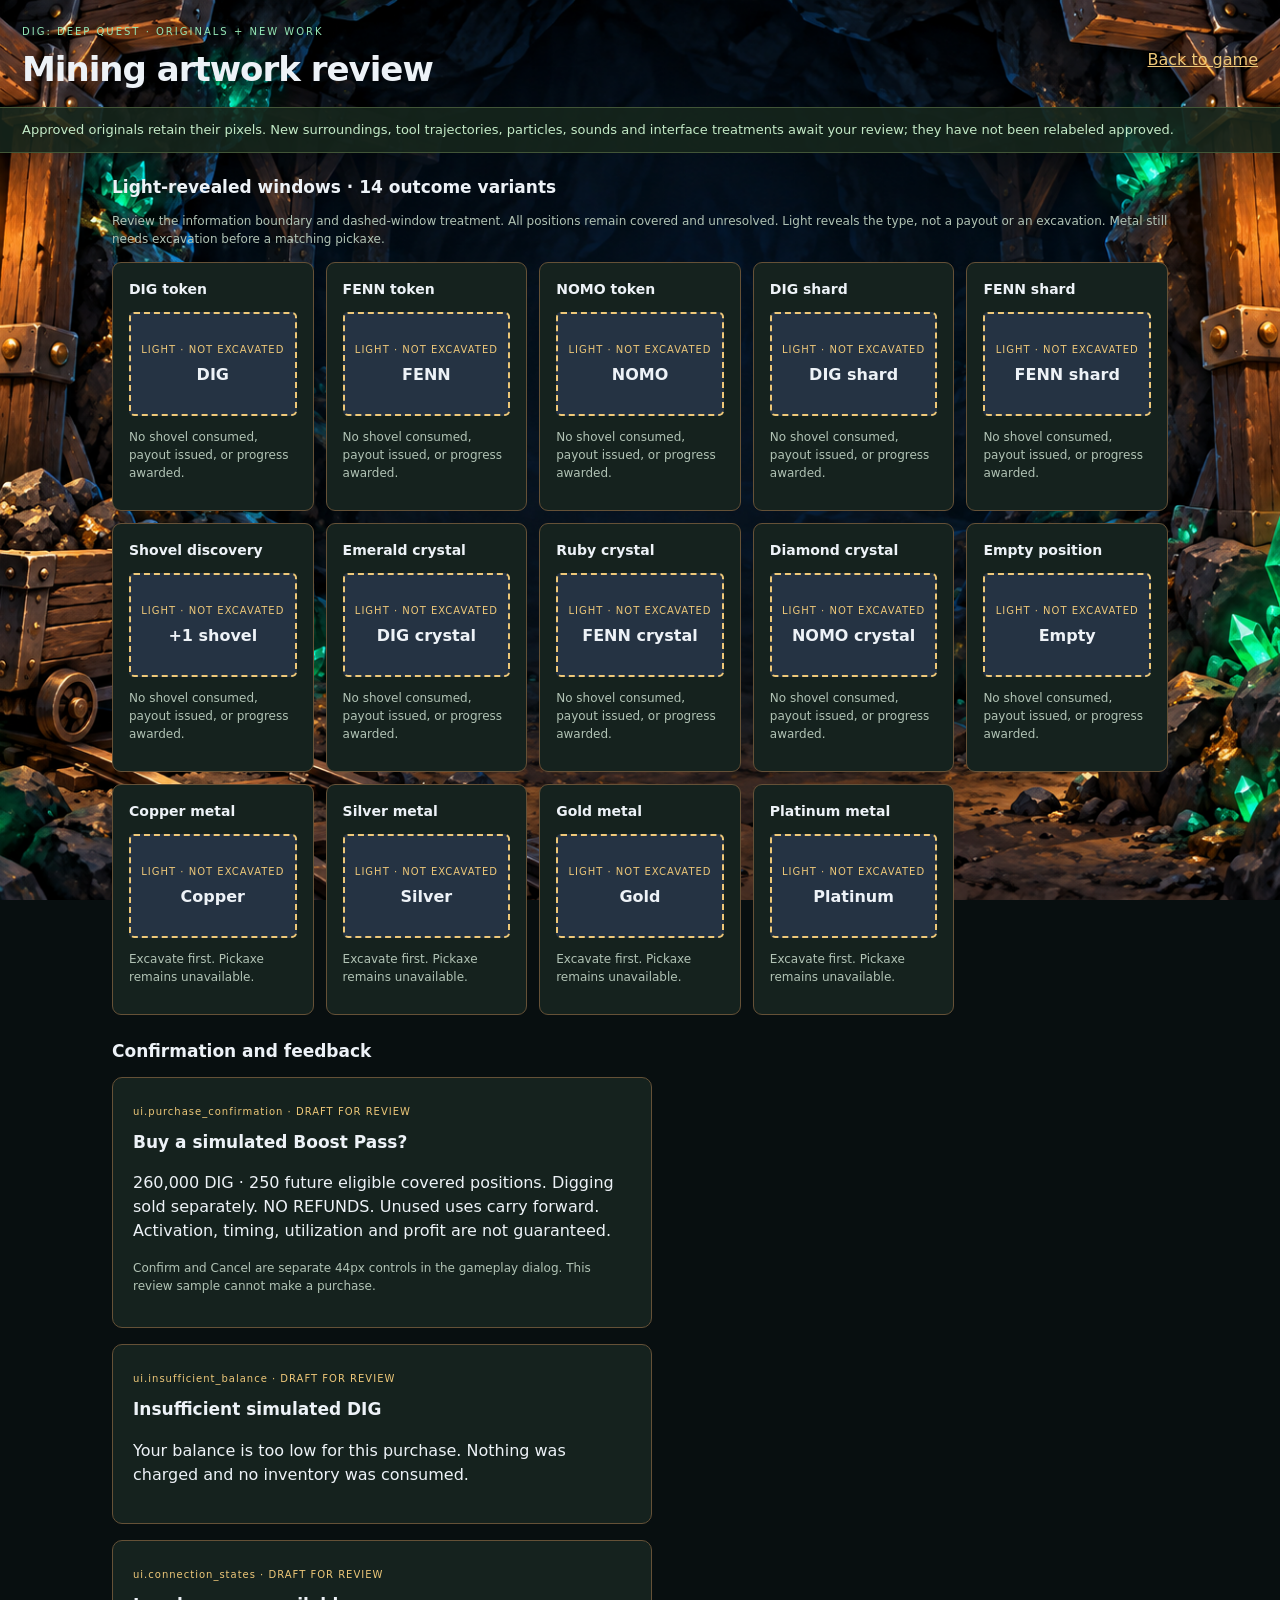
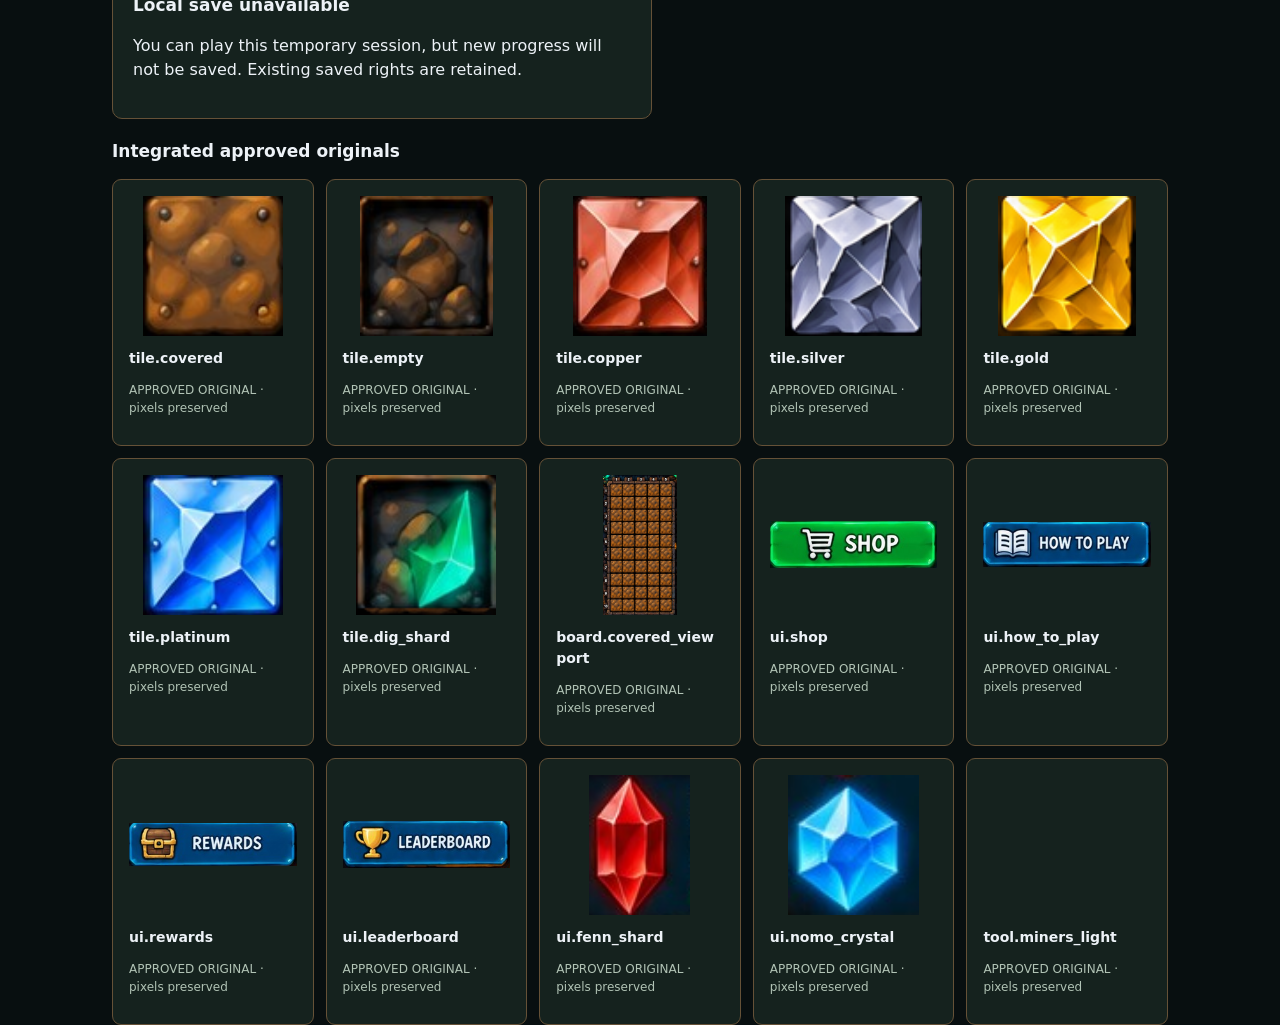
==== commit 218f3ebf: "Fix clickable bulk targeting, printed board highlights and complete pool emblems" ====
--- a/visual-review.html
+++ b/visual-review.html
@@ -6,8 +6,8 @@
   <meta name="referrer" content="no-referrer">
   <meta http-equiv="Content-Security-Policy" content="default-src 'self'; script-src 'self'; style-src 'self'; img-src 'self' data:; connect-src 'self'; object-src 'none'; base-uri 'self'; form-action 'self'">
   <title>DIG: Deep Quest — artwork and motion review</title>
-  <link rel="stylesheet" href="style.css?v=nomo-finder-20261014">
-  <script type="module" src="review.mjs?v=nomo-finder-20261014"></script>
+  <link rel="stylesheet" href="style.css?v=board-controls-20261014">
+  <script type="module" src="review.mjs?v=board-controls-20261014"></script>
 </head>
 <body>
   <header><div><p class="eyebrow">DIG: DEEP QUEST · ORIGINALS + NEW WORK</p><h1>Mining artwork review</h1></div><a href="index.html">Back to game</a></header>
@@ -22,7 +22,7 @@
     <section class="review-sample"><span class="draft-label">ui.connection_states · DRAFT FOR REVIEW</span><strong>Local save unavailable</strong><p>You can play this temporary session, but new progress will not be saved. Existing saved rights are retained.</p></section>
     <h2>Integrated approved originals</h2><div class="review-grid" id="approved-gallery"></div>
     <h2>Approved animation sequences</h2><p class="hint">Original atlas pixels, frame order and durations. Playback cannot award rewards.</p><div class="review-grid" id="animation-gallery"></div>
-    <h2>New work awaiting review</h2><section class="review-card"><h3>NOMO Dynamite Run</h3><p>New run, planting, fuse, blast and discovery animation using the exact approved Special Tools character pixels. No new character design. Review in the game: Special Tools → NOMO Dynamite Run → select two untouched adjacent rows → confirm 0.05 simulated NOMO. Skip and reduced motion supported.</p><a href="index.html?v=nomo-finder-20261014">Play and review the cutscene</a></section><section class="review-card"><h3>New cavern surround</h3><img src="assets/new/cavern-surround.svg" alt="New procedural timber, rock, lantern and emerald surround"><p>NEW WORK · decorative only; original mining board remains unchanged.</p></section><div class="review-grid" id="candidate-gallery"></div><p class="hint">The game also previews new tool strikes, bounded debris, scan glows, descent motion, opt-in impact sounds and Mythic interface cards. These are presentation work, not approved original sequences or economic rules.</p>
+    <h2>New work awaiting review</h2><section class="review-card"><h3>NOMO Dynamite Run</h3><p>New run, planting, fuse, blast and discovery animation using the exact approved Special Tools character pixels. No new character design. Review in the game: Special Tools → NOMO Dynamite Run → select two untouched adjacent rows → confirm 0.05 simulated NOMO. Skip and reduced motion supported.</p><a href="index.html?v=board-controls-20261014">Play and review the cutscene</a></section><section class="review-card"><h3>New cavern surround</h3><img src="assets/new/cavern-surround.svg" alt="New procedural timber, rock, lantern and emerald surround"><p>NEW WORK · decorative only; original mining board remains unchanged.</p></section><div class="review-grid" id="candidate-gallery"></div><p class="hint">The game also previews new tool strikes, bounded debris, scan glows, descent motion, opt-in impact sounds and Mythic interface cards. These are presentation work, not approved original sequences or economic rules.</p>
     <h2>Original artwork status</h2>
     <p id="original-status">Checking verified source bindings…</p>
     <p class="hint">Only verified originals appear in the approved gallery. Newly authored work and recovered pending-review candidates stay separate. This gallery does not approve a new character, token emblem, shovel or animation.</p>
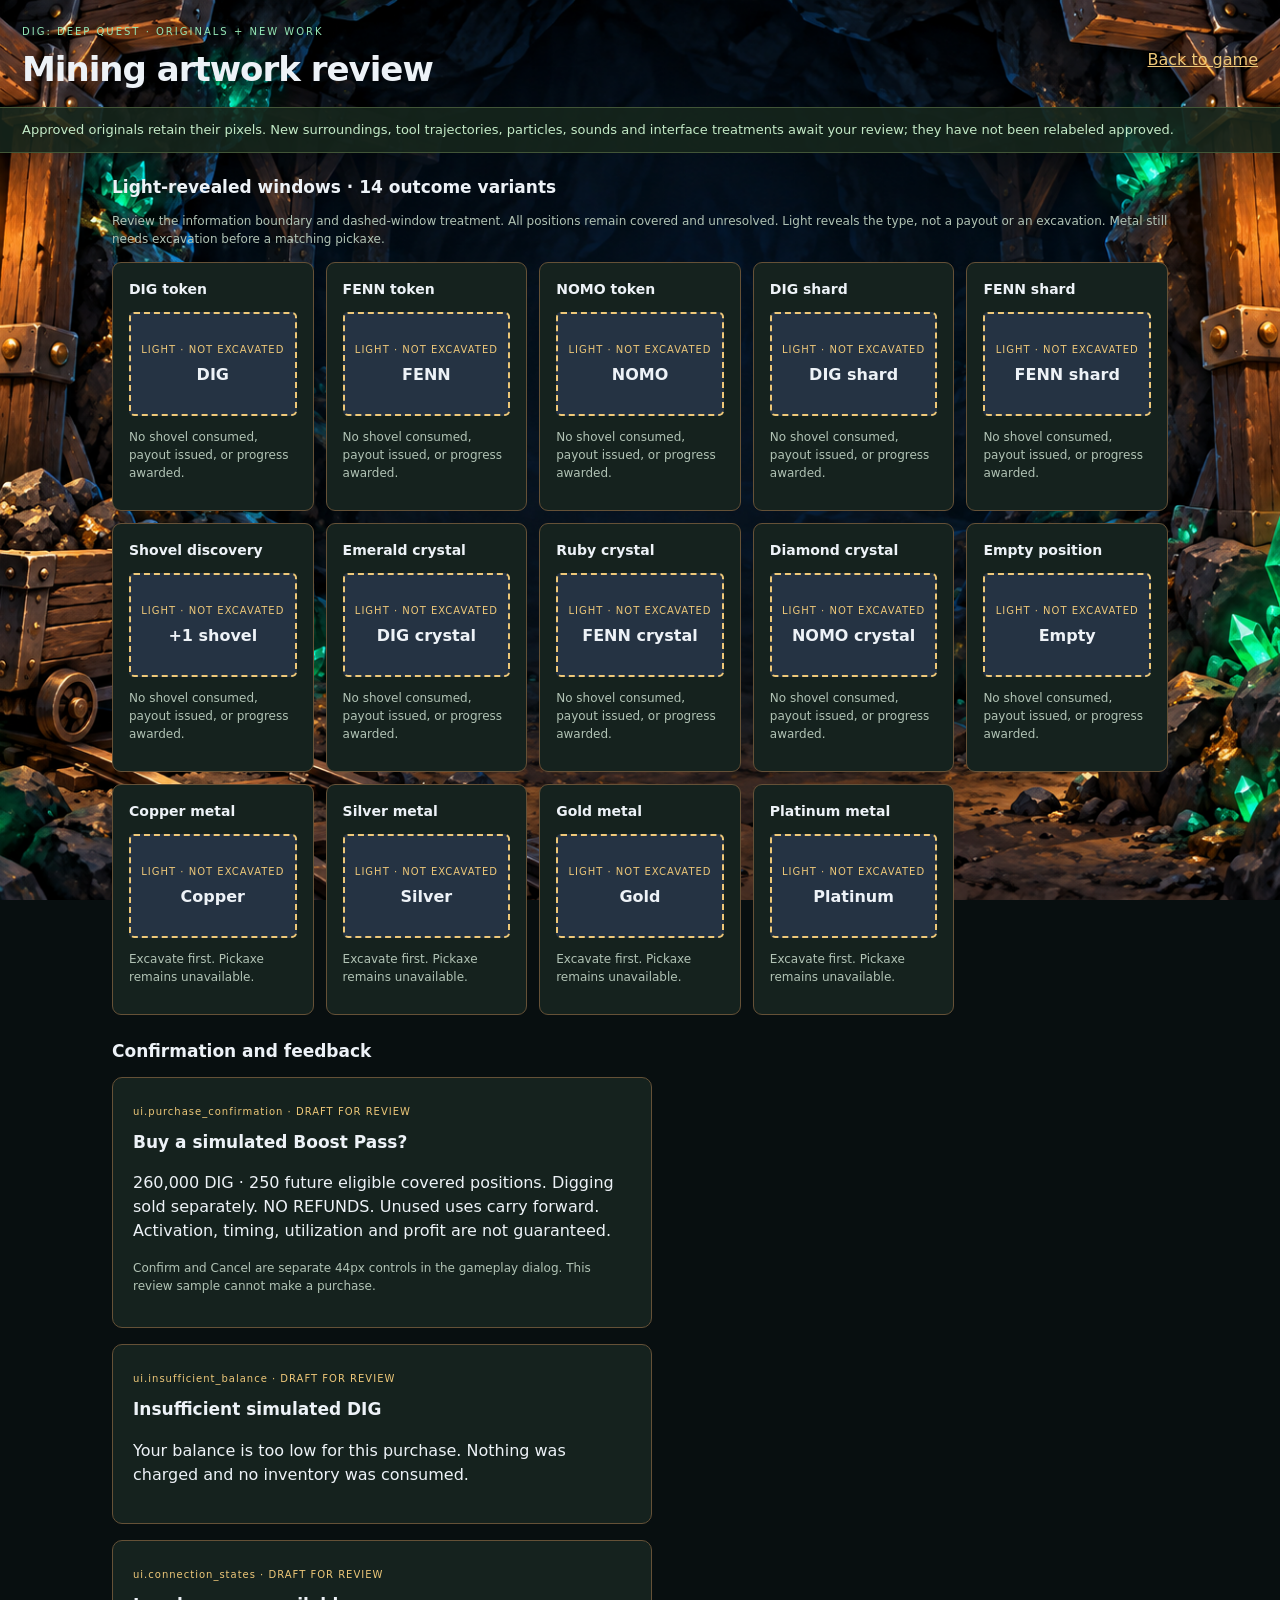
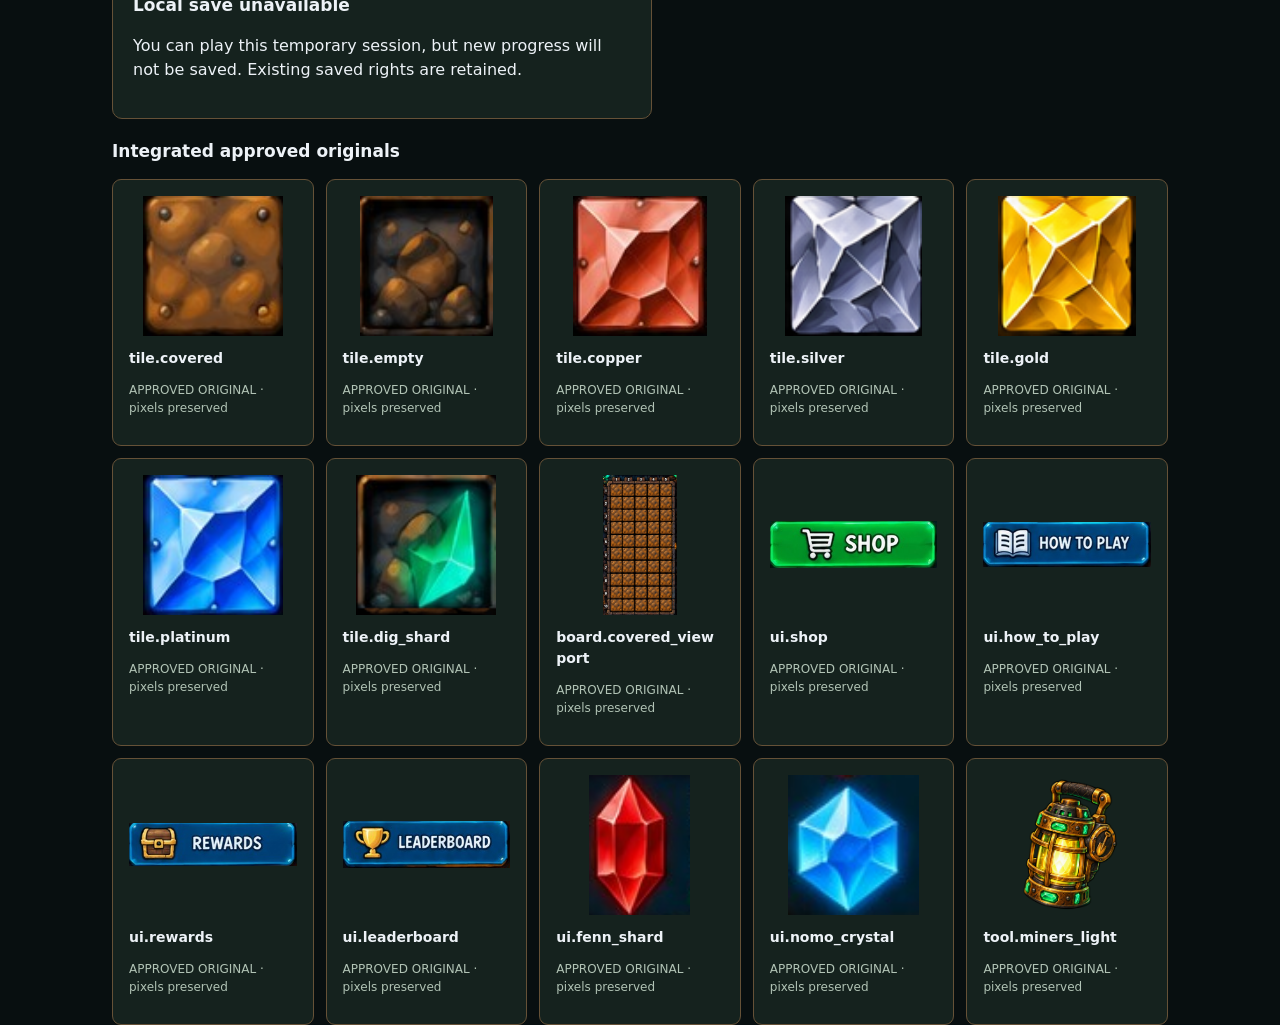
==== commit 85fb70d7: "Show collected rewards with actual amounts, then clear the board" ====
--- a/visual-review.html
+++ b/visual-review.html
@@ -6,8 +6,8 @@
   <meta name="referrer" content="no-referrer">
   <meta http-equiv="Content-Security-Policy" content="default-src 'self'; script-src 'self'; style-src 'self'; img-src 'self' data:; connect-src 'self'; object-src 'none'; base-uri 'self'; form-action 'self'">
   <title>DIG: Deep Quest — artwork and motion review</title>
-  <link rel="stylesheet" href="style.css?v=board-controls-20261014">
-  <script type="module" src="review.mjs?v=board-controls-20261014"></script>
+  <link rel="stylesheet" href="style.css?v=loot-reveal-20261014">
+  <script type="module" src="review.mjs?v=loot-reveal-20261014"></script>
 </head>
 <body>
   <header><div><p class="eyebrow">DIG: DEEP QUEST · ORIGINALS + NEW WORK</p><h1>Mining artwork review</h1></div><a href="index.html">Back to game</a></header>
@@ -22,7 +22,7 @@
     <section class="review-sample"><span class="draft-label">ui.connection_states · DRAFT FOR REVIEW</span><strong>Local save unavailable</strong><p>You can play this temporary session, but new progress will not be saved. Existing saved rights are retained.</p></section>
     <h2>Integrated approved originals</h2><div class="review-grid" id="approved-gallery"></div>
     <h2>Approved animation sequences</h2><p class="hint">Original atlas pixels, frame order and durations. Playback cannot award rewards.</p><div class="review-grid" id="animation-gallery"></div>
-    <h2>New work awaiting review</h2><section class="review-card"><h3>NOMO Dynamite Run</h3><p>New run, planting, fuse, blast and discovery animation using the exact approved Special Tools character pixels. No new character design. Review in the game: Special Tools → NOMO Dynamite Run → select two untouched adjacent rows → confirm 0.05 simulated NOMO. Skip and reduced motion supported.</p><a href="index.html?v=board-controls-20261014">Play and review the cutscene</a></section><section class="review-card"><h3>New cavern surround</h3><img src="assets/new/cavern-surround.svg" alt="New procedural timber, rock, lantern and emerald surround"><p>NEW WORK · decorative only; original mining board remains unchanged.</p></section><div class="review-grid" id="candidate-gallery"></div><p class="hint">The game also previews new tool strikes, bounded debris, scan glows, descent motion, opt-in impact sounds and Mythic interface cards. These are presentation work, not approved original sequences or economic rules.</p>
+    <h2>New work awaiting review</h2><section class="review-card"><h3>NOMO Dynamite Run</h3><p>New run, planting, fuse, blast and discovery animation using the exact approved Special Tools character pixels. No new character design. Review in the game: Special Tools → NOMO Dynamite Run → select two untouched adjacent rows → confirm 0.05 simulated NOMO. Skip and reduced motion supported.</p><a href="index.html?v=loot-reveal-20261014">Play and review the cutscene</a></section><section class="review-card"><h3>New cavern surround</h3><img src="assets/new/cavern-surround.svg" alt="New procedural timber, rock, lantern and emerald surround"><p>NEW WORK · decorative only; original mining board remains unchanged.</p></section><div class="review-grid" id="candidate-gallery"></div><p class="hint">The game also previews new tool strikes, bounded debris, scan glows, descent motion, opt-in impact sounds and Mythic interface cards. These are presentation work, not approved original sequences or economic rules.</p>
     <h2>Original artwork status</h2>
     <p id="original-status">Checking verified source bindings…</p>
     <p class="hint">Only verified originals appear in the approved gallery. Newly authored work and recovered pending-review candidates stay separate. This gallery does not approve a new character, token emblem, shovel or animation.</p>
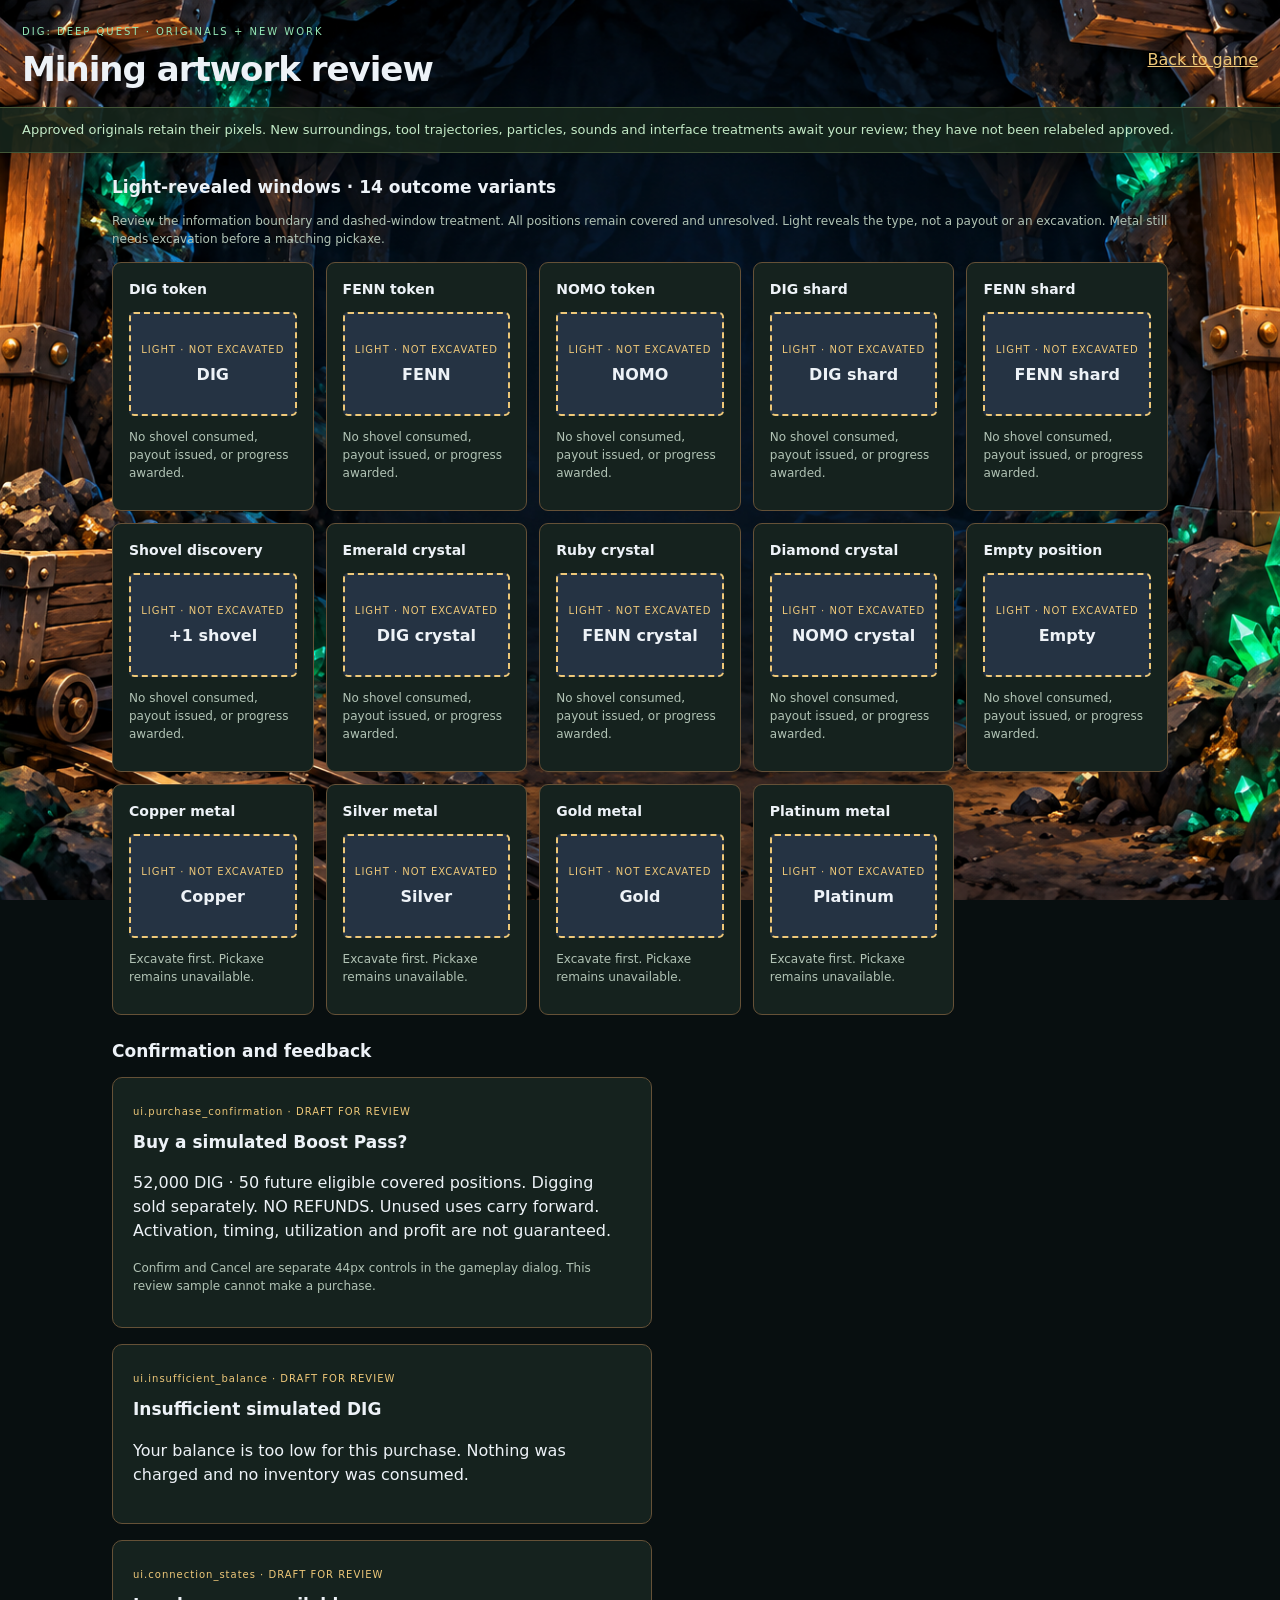
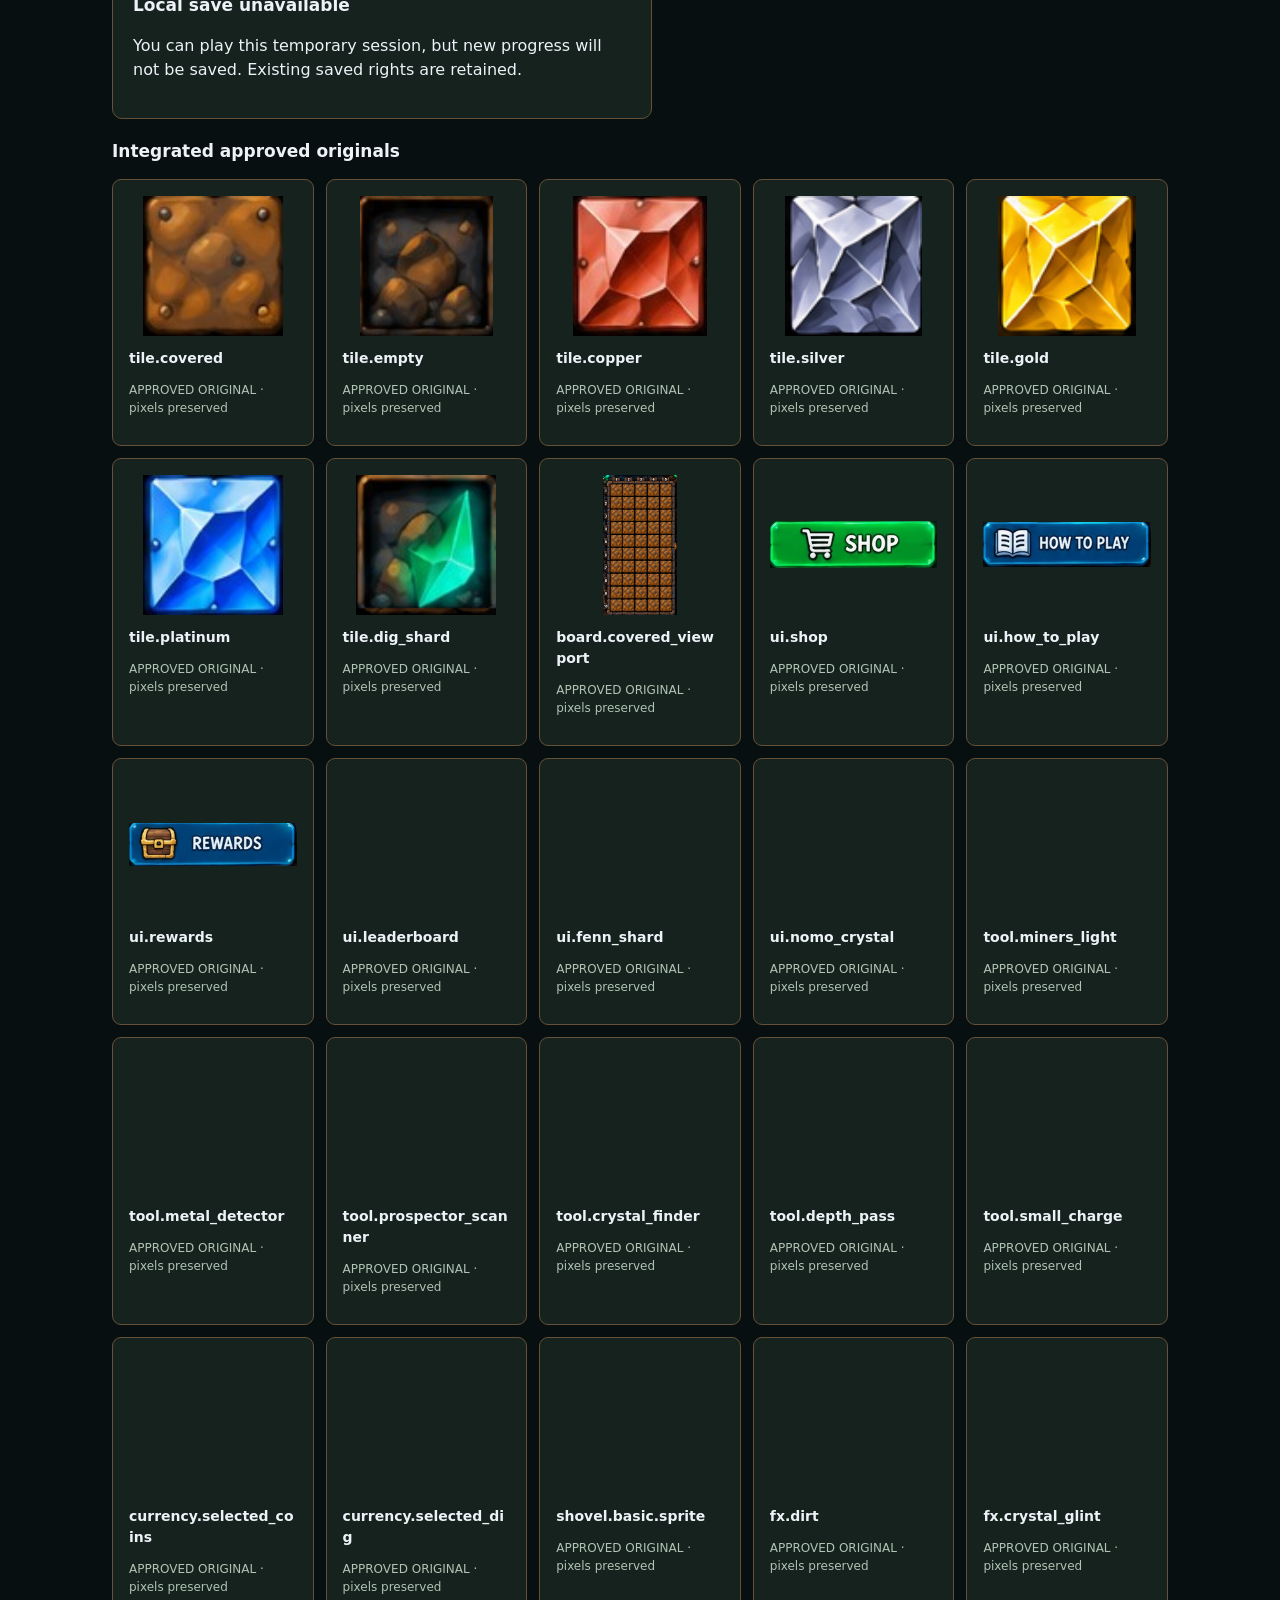
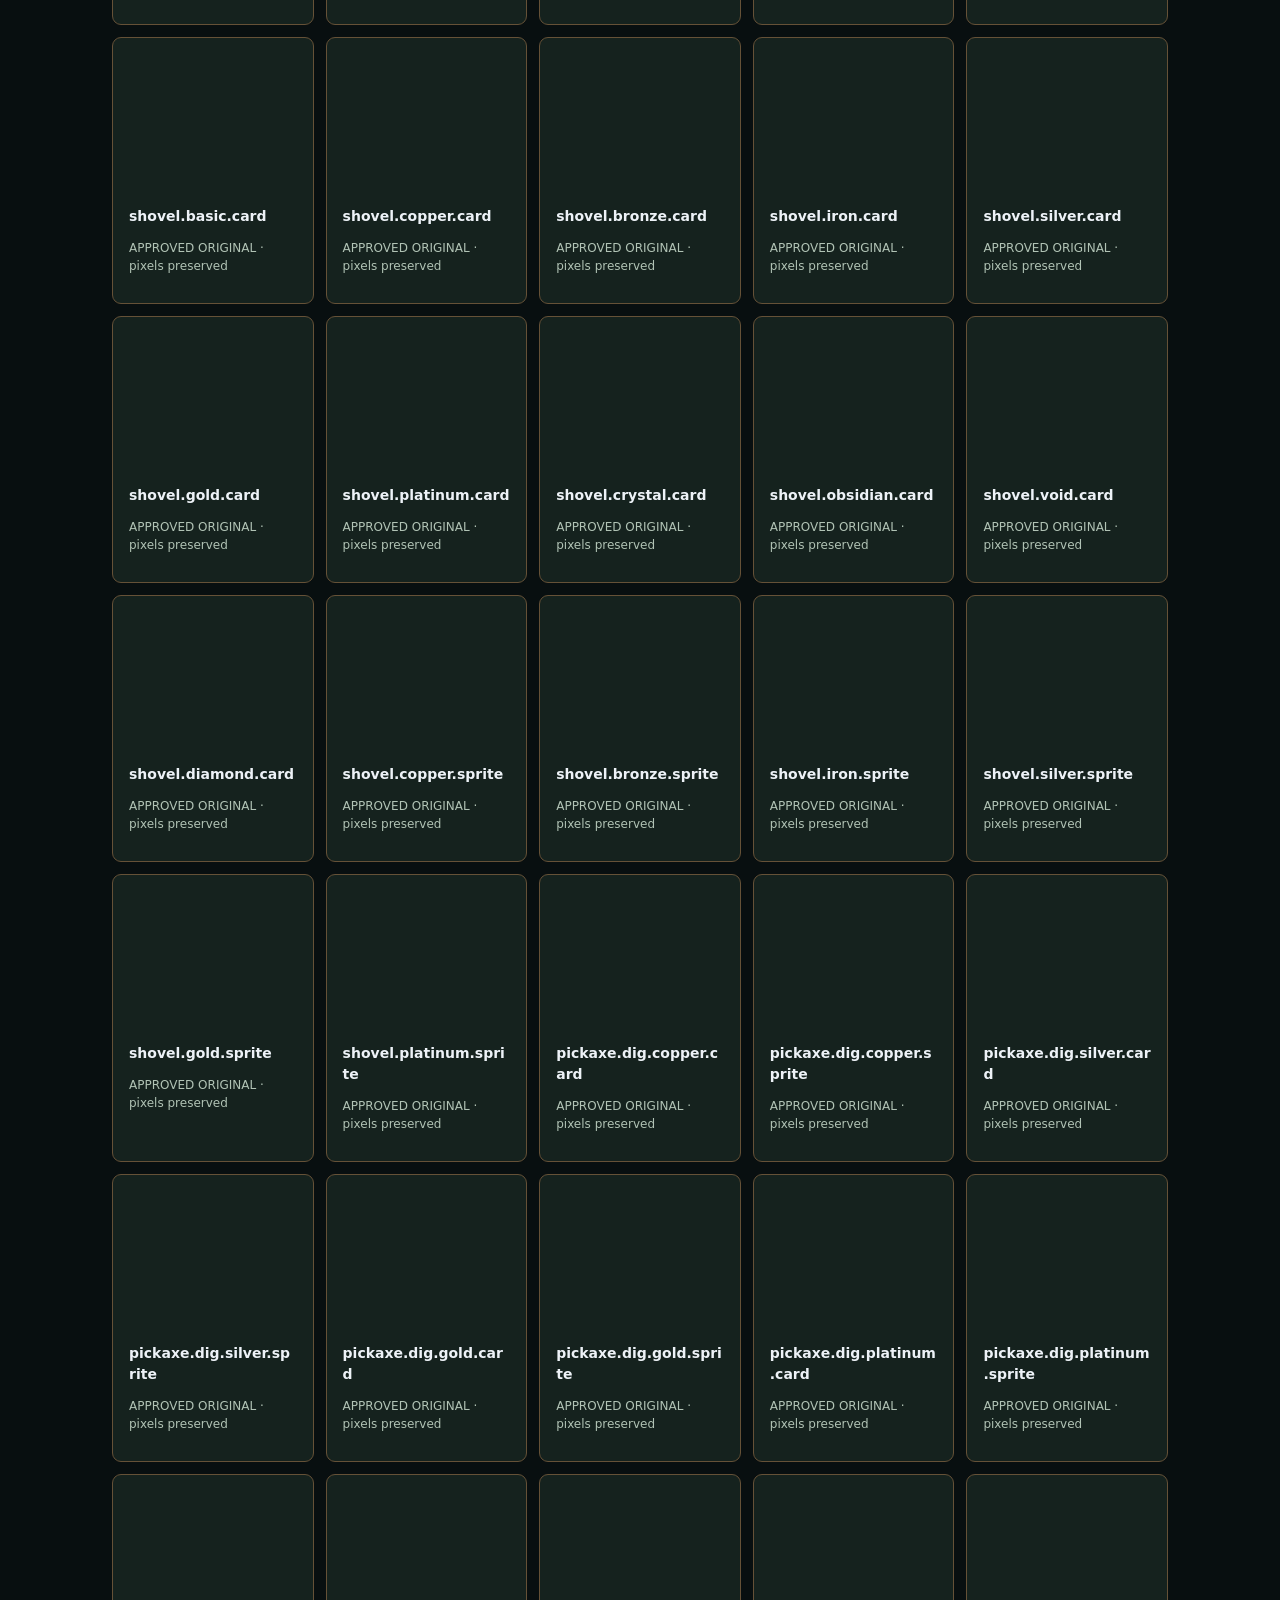
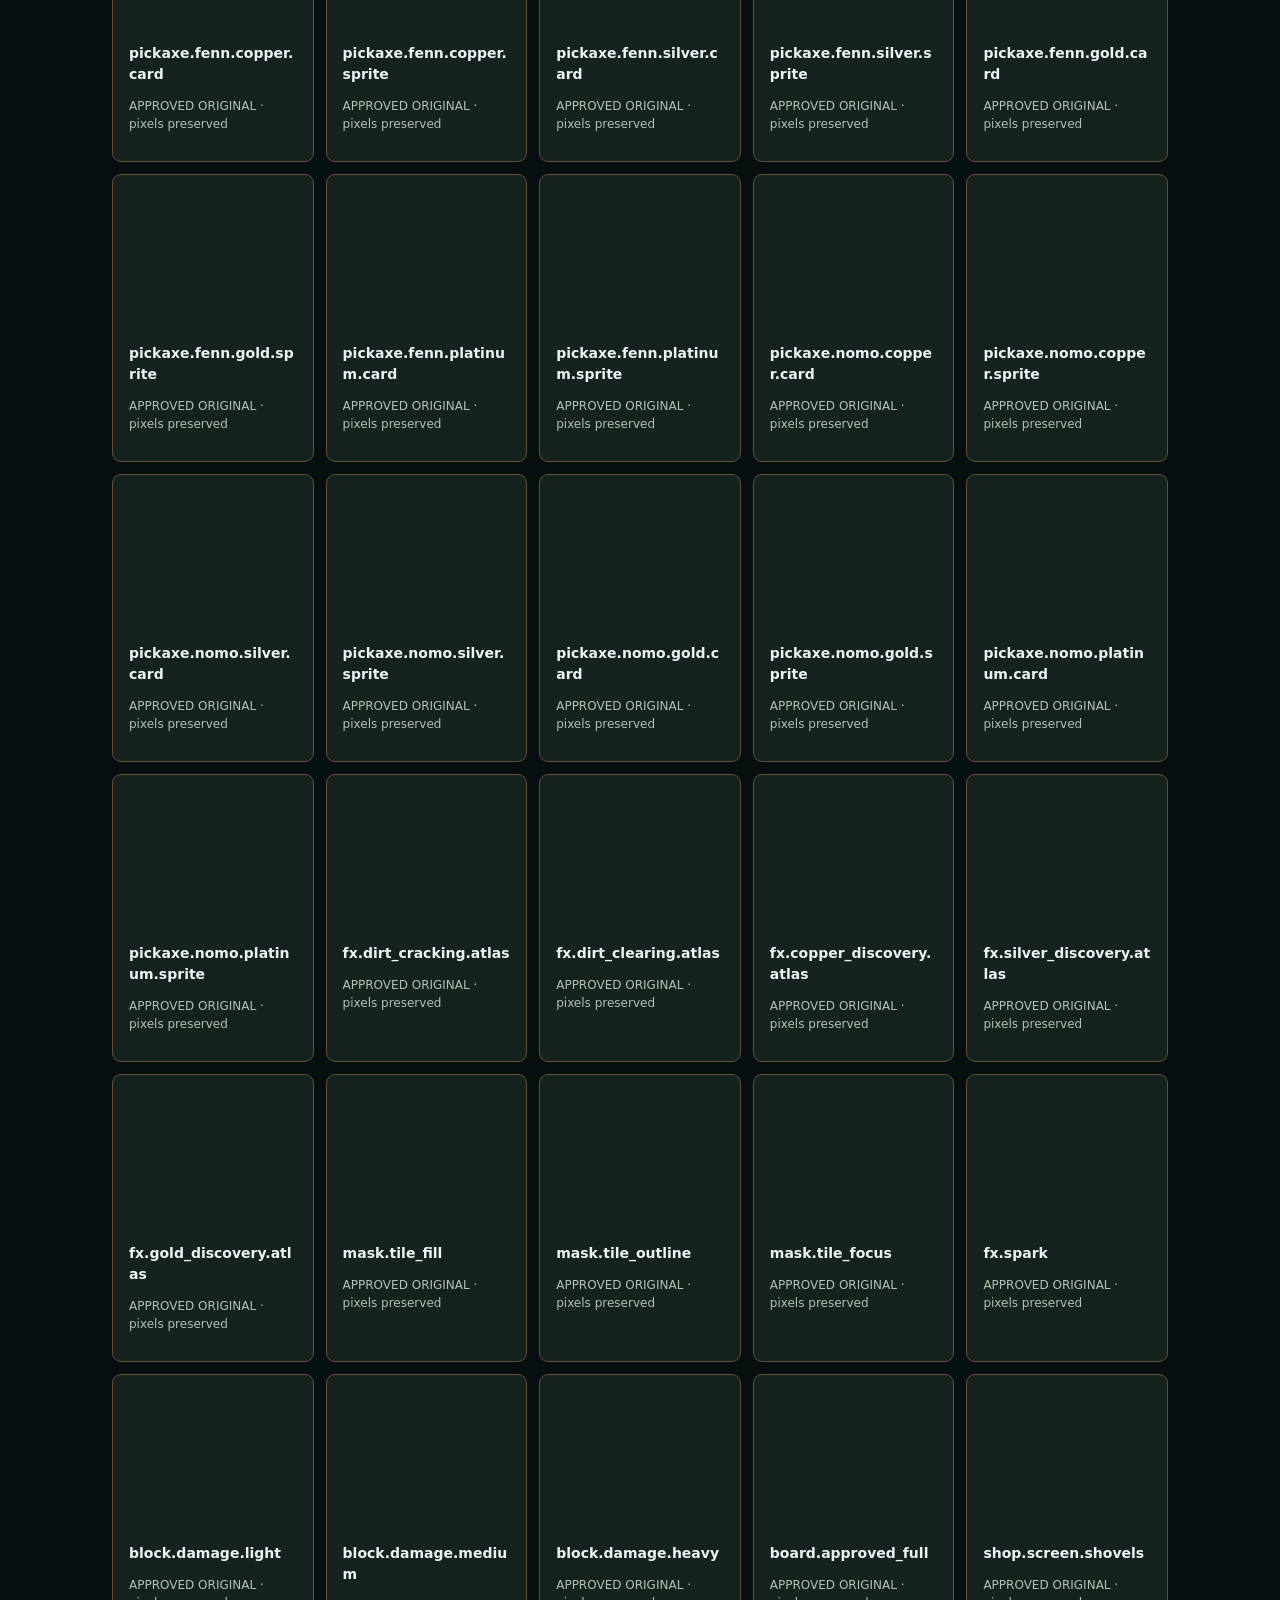
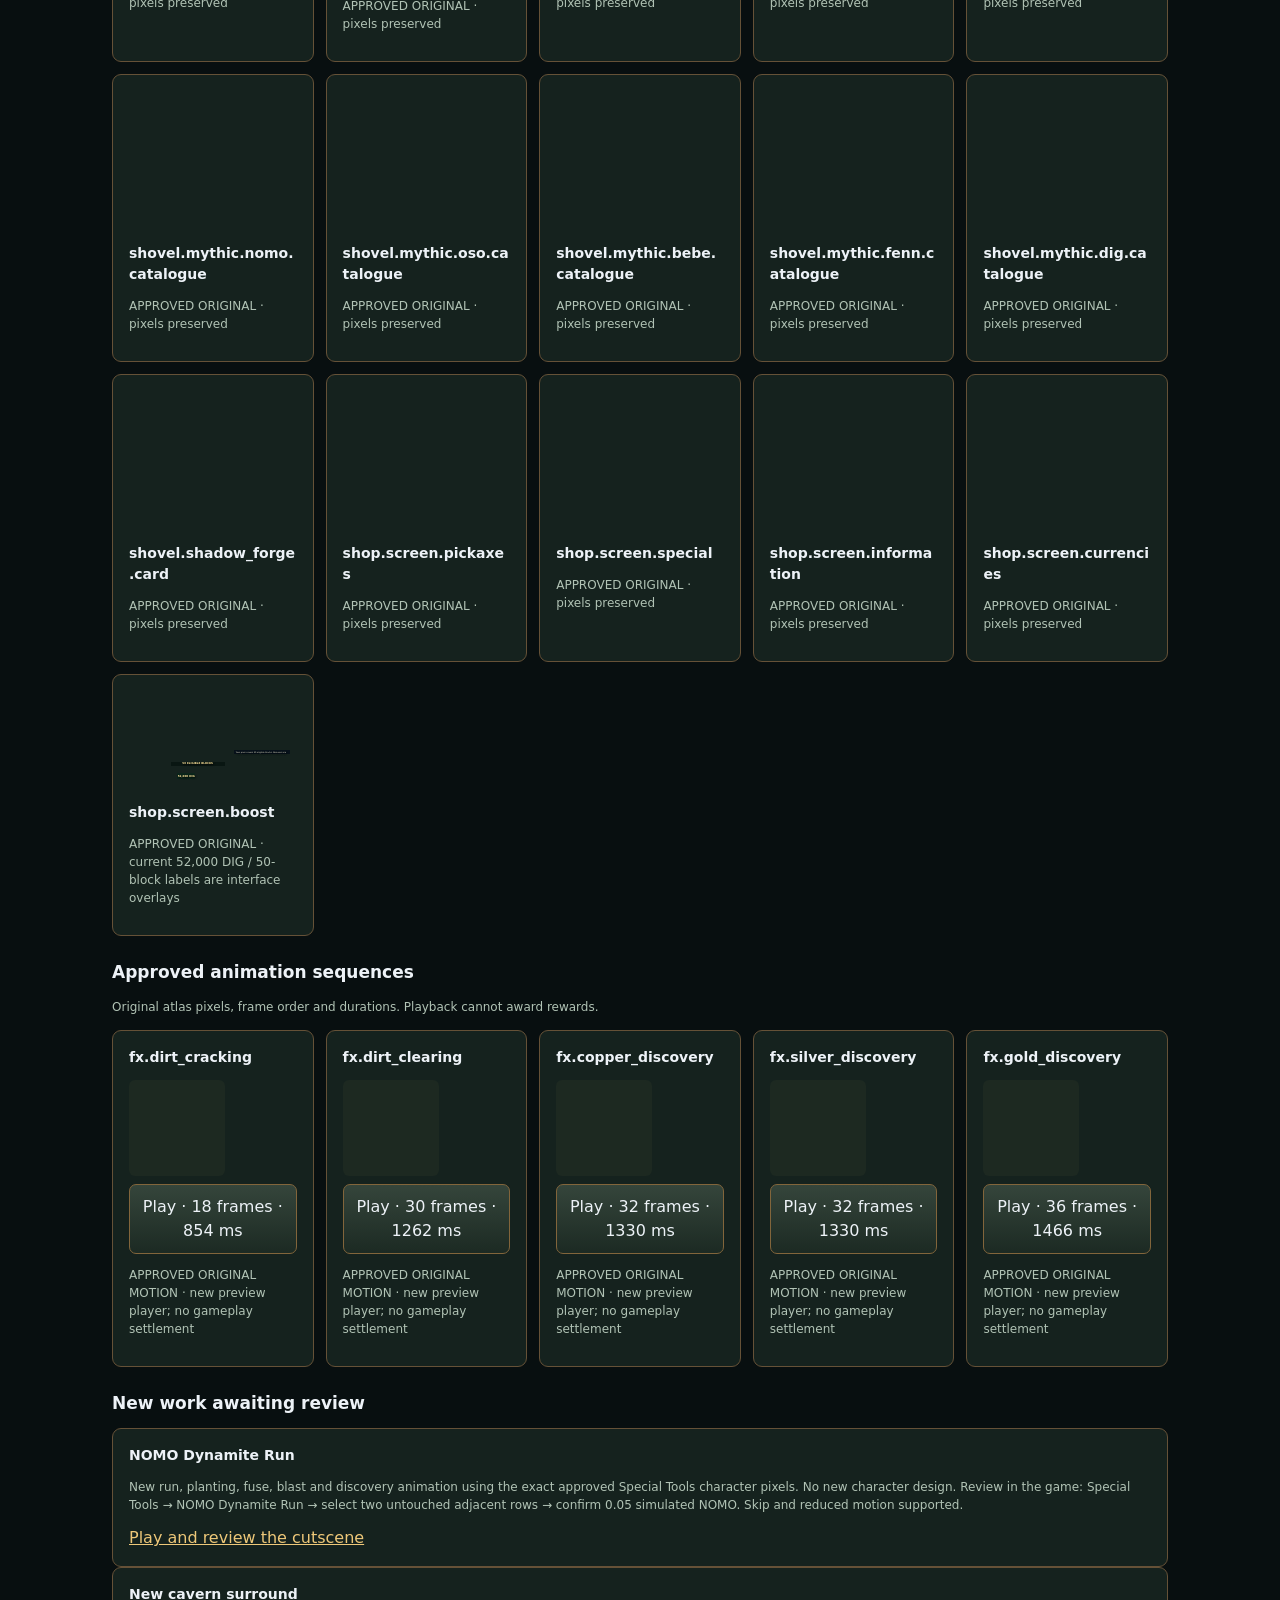
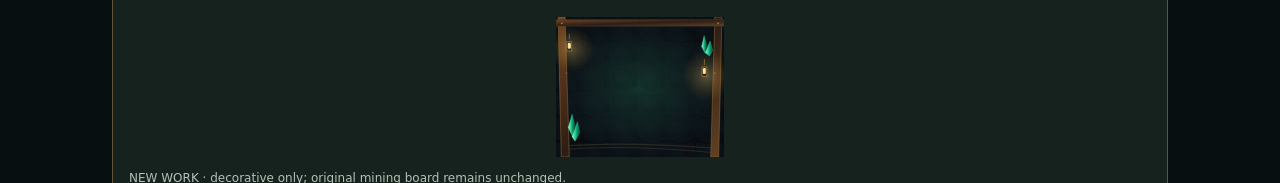
==== commit 450ce861: "Publish verified recovered DIG gameplay, crystals and current Boost labels" ====
--- a/visual-review.html
+++ b/visual-review.html
@@ -6,8 +6,9 @@
   <meta name="referrer" content="no-referrer">
   <meta http-equiv="Content-Security-Policy" content="default-src 'self'; script-src 'self'; style-src 'self'; img-src 'self' data:; connect-src 'self'; object-src 'none'; base-uri 'self'; form-action 'self'">
   <title>DIG: Deep Quest — artwork and motion review</title>
-  <link rel="stylesheet" href="style.css?v=loot-reveal-20261014">
-  <script type="module" src="review.mjs?v=loot-reveal-20261014"></script>
+  <link rel="stylesheet" href="style.css?v=dig-rules-20261015">
+  <link rel="stylesheet" href="approved-shop.css?v=dig-rules-20261015">
+  <script type="module" src="review.mjs?v=dig-rules-20261015"></script>
 </head>
 <body>
   <header><div><p class="eyebrow">DIG: DEEP QUEST · ORIGINALS + NEW WORK</p><h1>Mining artwork review</h1></div><a href="index.html">Back to game</a></header>
@@ -17,12 +18,12 @@
     <p class="hint">Review the information boundary and dashed-window treatment. All positions remain covered and unresolved. Light reveals the type, not a payout or an excavation. Metal still needs excavation before a matching pickaxe.</p>
     <div id="light-review" class="review-grid"></div>
     <h2>Confirmation and feedback</h2>
-    <section class="review-sample"><span class="draft-label">ui.purchase_confirmation · DRAFT FOR REVIEW</span><strong>Buy a simulated Boost Pass?</strong><p>260,000 DIG · 250 future eligible covered positions. Digging sold separately. NO REFUNDS. Unused uses carry forward. Activation, timing, utilization and profit are not guaranteed.</p><p class="hint">Confirm and Cancel are separate 44px controls in the gameplay dialog. This review sample cannot make a purchase.</p></section>
+    <section class="review-sample"><span class="draft-label">ui.purchase_confirmation · DRAFT FOR REVIEW</span><strong>Buy a simulated Boost Pass?</strong><p>52,000 DIG · 50 future eligible covered positions. Digging sold separately. NO REFUNDS. Unused uses carry forward. Activation, timing, utilization and profit are not guaranteed.</p><p class="hint">Confirm and Cancel are separate 44px controls in the gameplay dialog. This review sample cannot make a purchase.</p></section>
     <section class="review-sample"><span class="draft-label">ui.insufficient_balance · DRAFT FOR REVIEW</span><strong>Insufficient simulated DIG</strong><p>Your balance is too low for this purchase. Nothing was charged and no inventory was consumed.</p></section>
     <section class="review-sample"><span class="draft-label">ui.connection_states · DRAFT FOR REVIEW</span><strong>Local save unavailable</strong><p>You can play this temporary session, but new progress will not be saved. Existing saved rights are retained.</p></section>
     <h2>Integrated approved originals</h2><div class="review-grid" id="approved-gallery"></div>
     <h2>Approved animation sequences</h2><p class="hint">Original atlas pixels, frame order and durations. Playback cannot award rewards.</p><div class="review-grid" id="animation-gallery"></div>
-    <h2>New work awaiting review</h2><section class="review-card"><h3>NOMO Dynamite Run</h3><p>New run, planting, fuse, blast and discovery animation using the exact approved Special Tools character pixels. No new character design. Review in the game: Special Tools → NOMO Dynamite Run → select two untouched adjacent rows → confirm 0.05 simulated NOMO. Skip and reduced motion supported.</p><a href="index.html?v=loot-reveal-20261014">Play and review the cutscene</a></section><section class="review-card"><h3>New cavern surround</h3><img src="assets/new/cavern-surround.svg" alt="New procedural timber, rock, lantern and emerald surround"><p>NEW WORK · decorative only; original mining board remains unchanged.</p></section><div class="review-grid" id="candidate-gallery"></div><p class="hint">The game also previews new tool strikes, bounded debris, scan glows, descent motion, opt-in impact sounds and Mythic interface cards. These are presentation work, not approved original sequences or economic rules.</p>
+    <h2>New work awaiting review</h2><section class="review-card"><h3>NOMO Dynamite Run</h3><p>New run, planting, fuse, blast and discovery animation using the exact approved Special Tools character pixels. No new character design. Review in the game: Special Tools → NOMO Dynamite Run → select two untouched adjacent rows → confirm 0.05 simulated NOMO. Skip and reduced motion supported.</p><a href="index.html?v=dig-rules-20261015">Play and review the cutscene</a></section><section class="review-card"><h3>New cavern surround</h3><img src="assets/new/cavern-surround.svg" alt="New procedural timber, rock, lantern and emerald surround"><p>NEW WORK · decorative only; original mining board remains unchanged.</p></section><div class="review-grid" id="candidate-gallery"></div><p class="hint">The game also previews new tool strikes, bounded debris, scan glows, descent motion, opt-in impact sounds and Mythic interface cards. These are presentation work, not approved original sequences or economic rules.</p>
     <h2>Original artwork status</h2>
     <p id="original-status">Checking verified source bindings…</p>
     <p class="hint">Only verified originals appear in the approved gallery. Newly authored work and recovered pending-review candidates stay separate. This gallery does not approve a new character, token emblem, shovel or animation.</p>
--- a/approved-shop.css
+++ b/approved-shop.css
@@ -0,0 +1,29 @@
+#shop-panel{width:min(1400px,98vw);max-width:98vw}.approved-shop-nav{display:flex;flex-wrap:wrap;gap:6px;margin:8px 0}.approved-shop-nav button{width:auto;flex:1;min-width:125px;min-height:44px;margin:0}.approved-shop-nav [aria-pressed=true]{border-color:#52ed8f;background:#104e35}.approved-shop-viewport{width:100%;overflow:auto;overscroll-behavior-x:contain;border:1px solid #8f7748;border-radius:8px;-webkit-overflow-scrolling:touch}.approved-shop-scene{position:relative;width:100%;min-width:1000px;aspect-ratio:1280/853}.approved-shop-original{display:block;width:100%;height:auto}.approved-shop-hotspots{position:absolute;inset:0}.shop-art-hit{position:absolute;min-height:44px;background:transparent!important;border:2px solid transparent!important;padding:0!important;margin:0!important;border-radius:6px;box-shadow:none!important}.shop-art-hit:hover,.shop-art-hit:focus-visible{outline:3px solid #6affa0;outline-offset:-3px;background:#46d57115!important}.shop-art-balance{position:absolute;display:flex;align-items:center;background:#0d140b;color:#fbe9b1;font-size:clamp(10px,1vw,13px);font-weight:700;white-space:nowrap;overflow:hidden;line-height:1.1;padding:2px}.approved-shop-items{display:flex;flex-wrap:wrap;gap:6px;margin:12px 0}.approved-shop-items button{width:auto;flex:1 1 125px;min-height:44px;margin:0}.approved-shop-detail{background:#0d241d;border:1px solid #927344;padding:14px;border-radius:8px}.approved-shop-detail:empty{display:none}.approved-shop-detail button{min-height:44px}.approved-shop-notice{color:#d4efce;font-size:13px;overflow-wrap:anywhere}.approved-art-crop{position:relative;overflow:hidden;margin:10px auto;max-width:170px}.approved-art-crop img{position:absolute;max-width:none!important;height:auto!important;margin:0!important;object-fit:fill!important}.approved-shop-detail p{line-height:1.6}@media(max-width:620px){#shop-panel{padding:10px;max-height:94dvh}.approved-shop-nav button{min-width:95px;font-size:12px}.shop-art-balance{font-size:10px}.approved-shop-items button{font-size:13px}.approved-shop-viewport{touch-action:pan-x pan-y}}
+
+.shop-currency-runtime{position:absolute;white-space:pre-line;background:#0d2024;color:#e4f7de;font-size:clamp(12px,1.05vw,15px);line-height:1.8;padding:2px;pointer-events:none;overflow:hidden}.approved-shop-feedback[data-error=true]{color:#ffb4a4}.approved-shop-feedback:empty{display:none}
+.shop-price-badge{position:absolute;left:2px;right:2px;bottom:2px;display:block;padding:4px 2px;background:#071810f2;color:#ffe2a1;border:1px solid #b09049;border-radius:4px;font-size:11px;line-height:1.25;font-weight:700;white-space:normal;pointer-events:none}.approved-shop-items [data-shop-item-price]{line-height:1.5;padding:10px 8px}.shop-full-prices{margin-top:14px;padding:12px;background:#10261e;border:1px solid #927344;border-radius:8px}.shop-full-prices summary{min-height:44px;cursor:pointer;font-weight:700;display:list-item;padding:10px}.shop-price-list>div{padding:9px 0;border-bottom:1px solid #385546;display:grid;grid-template-columns:minmax(140px,1fr) minmax(170px,1fr);gap:6px}.shop-price-list dt{font-weight:700}.shop-price-list dd{margin:0;color:#ffe2a1}.shop-price-list dd.hint{grid-column:1/-1;color:#c5ddc9}@media(max-width:620px){.shop-price-badge{font-size:10px;padding:3px 1px}.shop-price-list>div{display:block}.shop-price-list dd{margin:6px 0}}
+.shop-digging-packs{padding:12px;margin:10px 0;background:#123021;border:2px solid #b18a44;border-radius:8px}.shop-digging-packs[hidden]{display:none}.shop-digging-packs h3{margin:0 0 8px;color:#ffe2a1}.shop-digging-packs p{margin:8px 0;line-height:1.5}.shop-pack-buttons{display:flex;gap:8px;flex-wrap:wrap}.shop-pack-buttons button{flex:1 1 150px;width:auto;min-height:48px;margin:0}.cell{touch-action:manipulation}
+.approved-shop-detail fieldset{display:grid;grid-template-columns:minmax(0,1fr);gap:8px;min-width:0}
+.approved-shop-detail fieldset label{display:block}
+.approved-shop-detail fieldset input{display:block;width:100%;min-width:0;box-sizing:border-box}
+
+/* Fit the unchanged landscape originals; readable item controls remain below. */
+.approved-shop-scene{min-width:0}
+.approved-shop-viewport{overflow:hidden;touch-action:pan-y pinch-zoom}
+@media(max-width:620px){
+ .approved-shop-scene .shop-art-hit{min-height:0}
+ .shop-art-balance{font-size:clamp(4px,1.4vw,7px);padding:0}
+ .shop-currency-runtime{font-size:clamp(4px,1.5vw,7px);line-height:1.25;padding:0}
+ .shop-price-badge{display:none}
+ .approved-shop-items button{min-width:100px;min-height:44px}
+ .approved-shop-notice,.approved-shop-detail p,.shop-digging-packs p{overflow-wrap:anywhere}
+}
+
+/* Current approved Boost terms overlay the dated embedded numbers without altering source art. */
+.approved-shop-scene{container-type:inline-size}
+.shop-boost-runtime{position:absolute;display:flex;align-items:center;justify-content:center;box-sizing:border-box;margin:0;padding:0 2px;background:#091612;color:#ffe39a;font-size:1.6cqw;line-height:1.1;font-weight:800;text-align:center;white-space:nowrap;pointer-events:none;text-shadow:1px 1px 2px #000}
+.shop-boost-price{font-size:1.65cqw;background:#0b251b;color:#ffe59c}
+.shop-boost-terms{font-size:1.25cqw;justify-content:flex-start;color:#f4edd5;background:#07111a;font-weight:500}
+#dig-reward-table{width:100%;border-collapse:collapse;font-size:clamp(11px,2.8vw,15px)}
+#dig-reward-table th,#dig-reward-table td{padding:8px 5px;border-bottom:1px solid #496047;text-align:left}
+#dig-reward-rules{margin:12px 0}#dig-reward-rules summary{min-height:44px;padding:10px;cursor:pointer}
